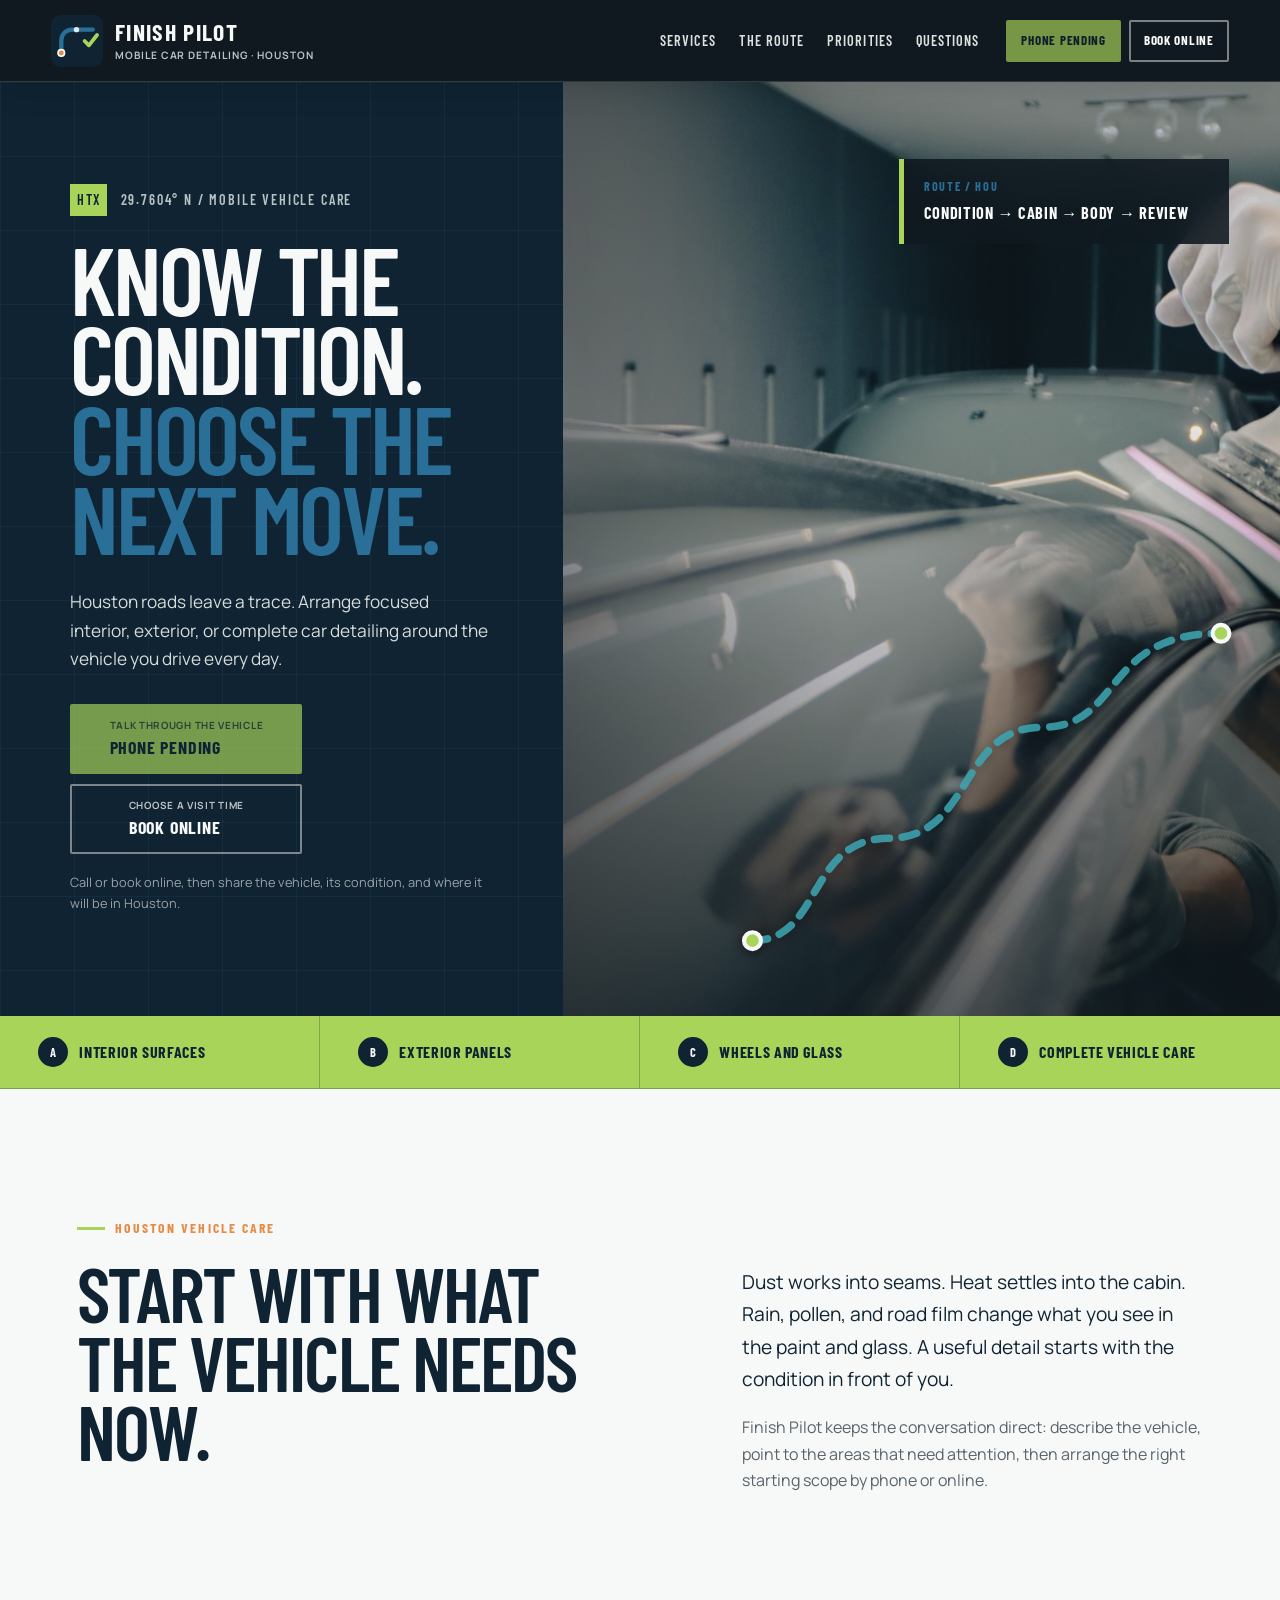
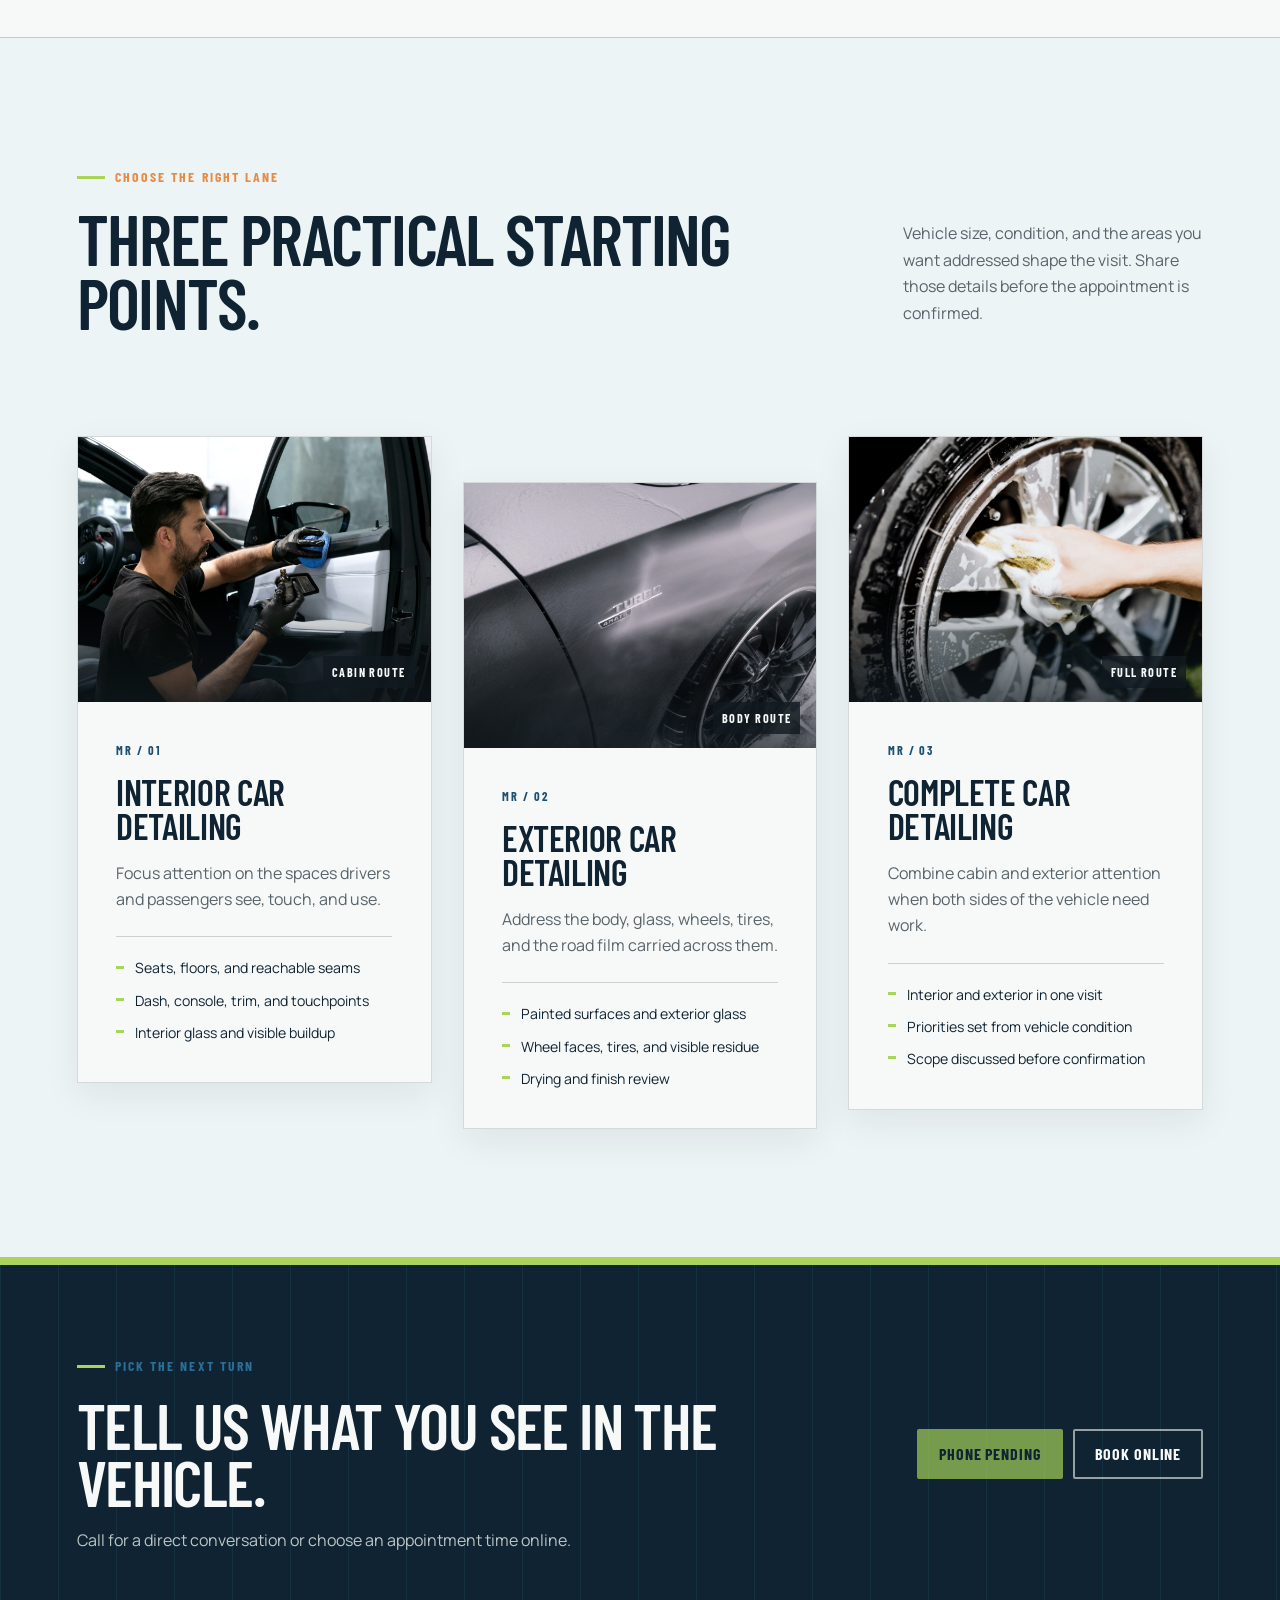
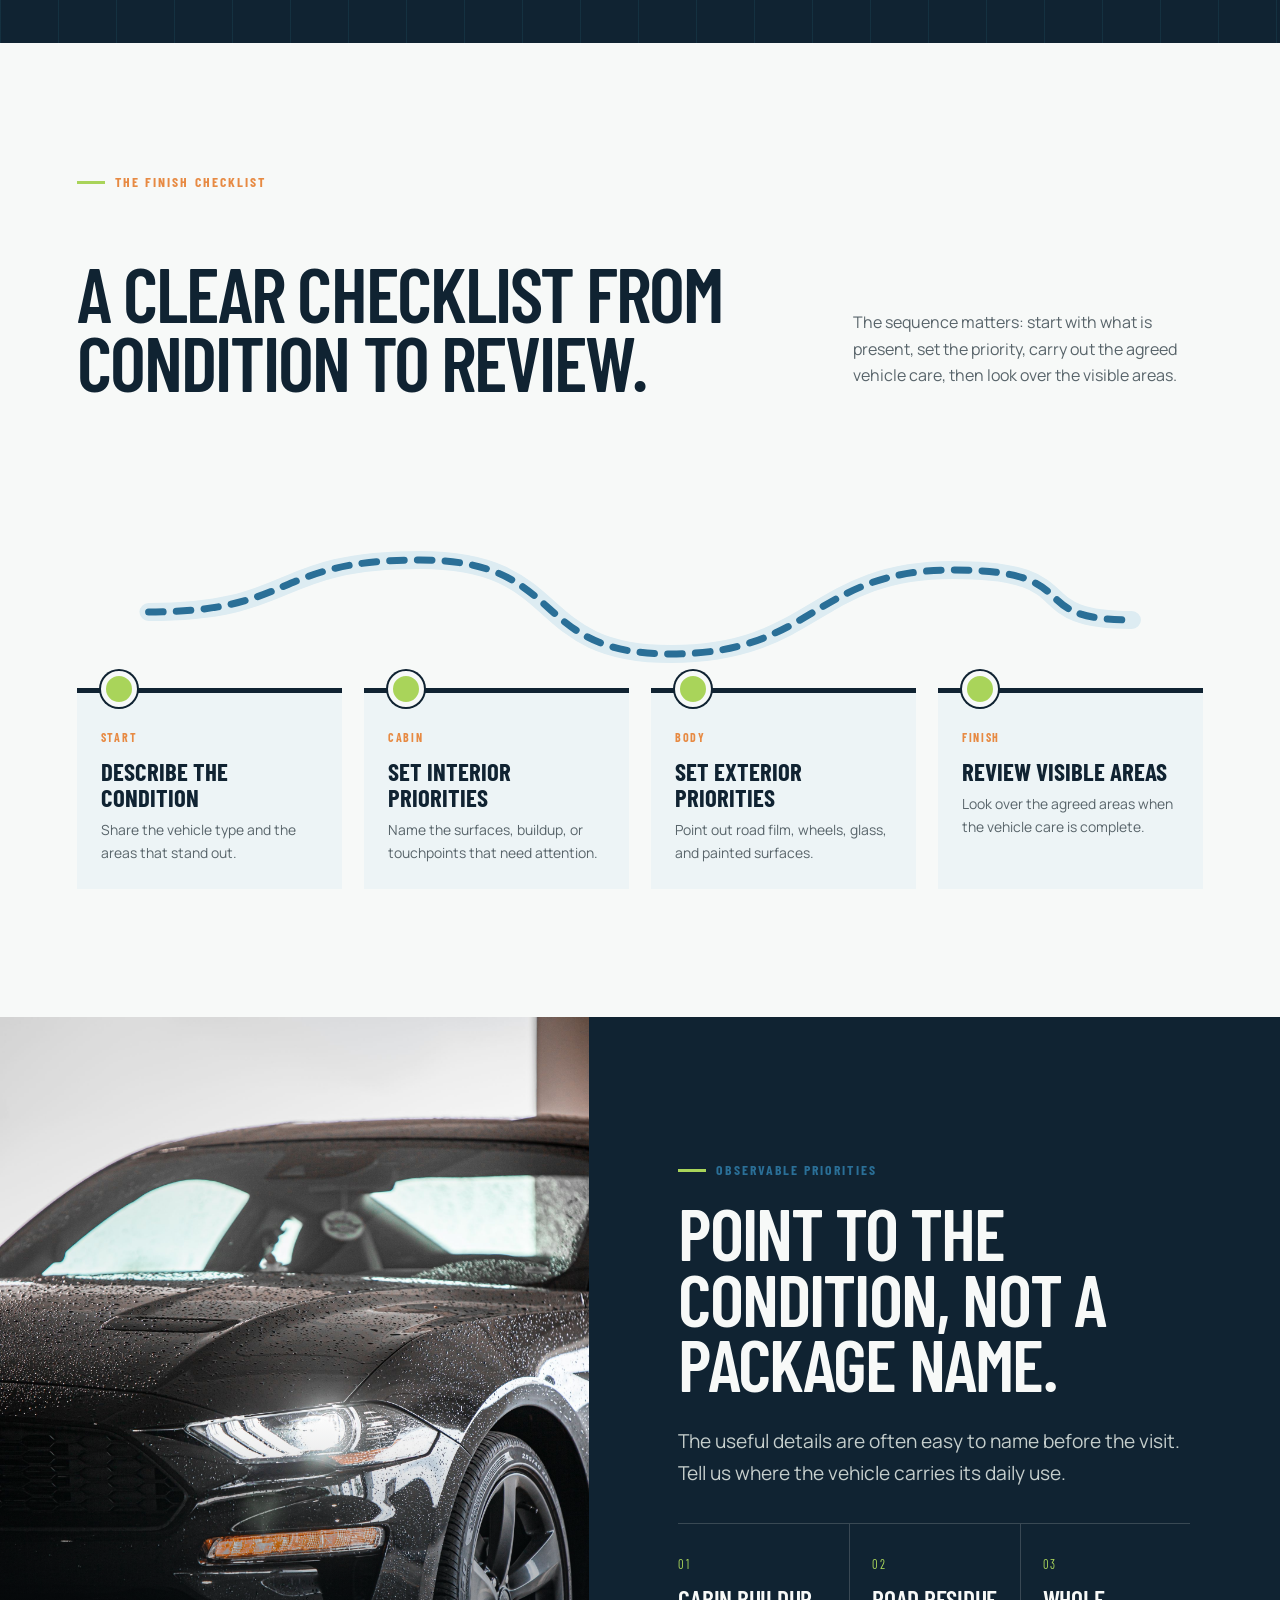
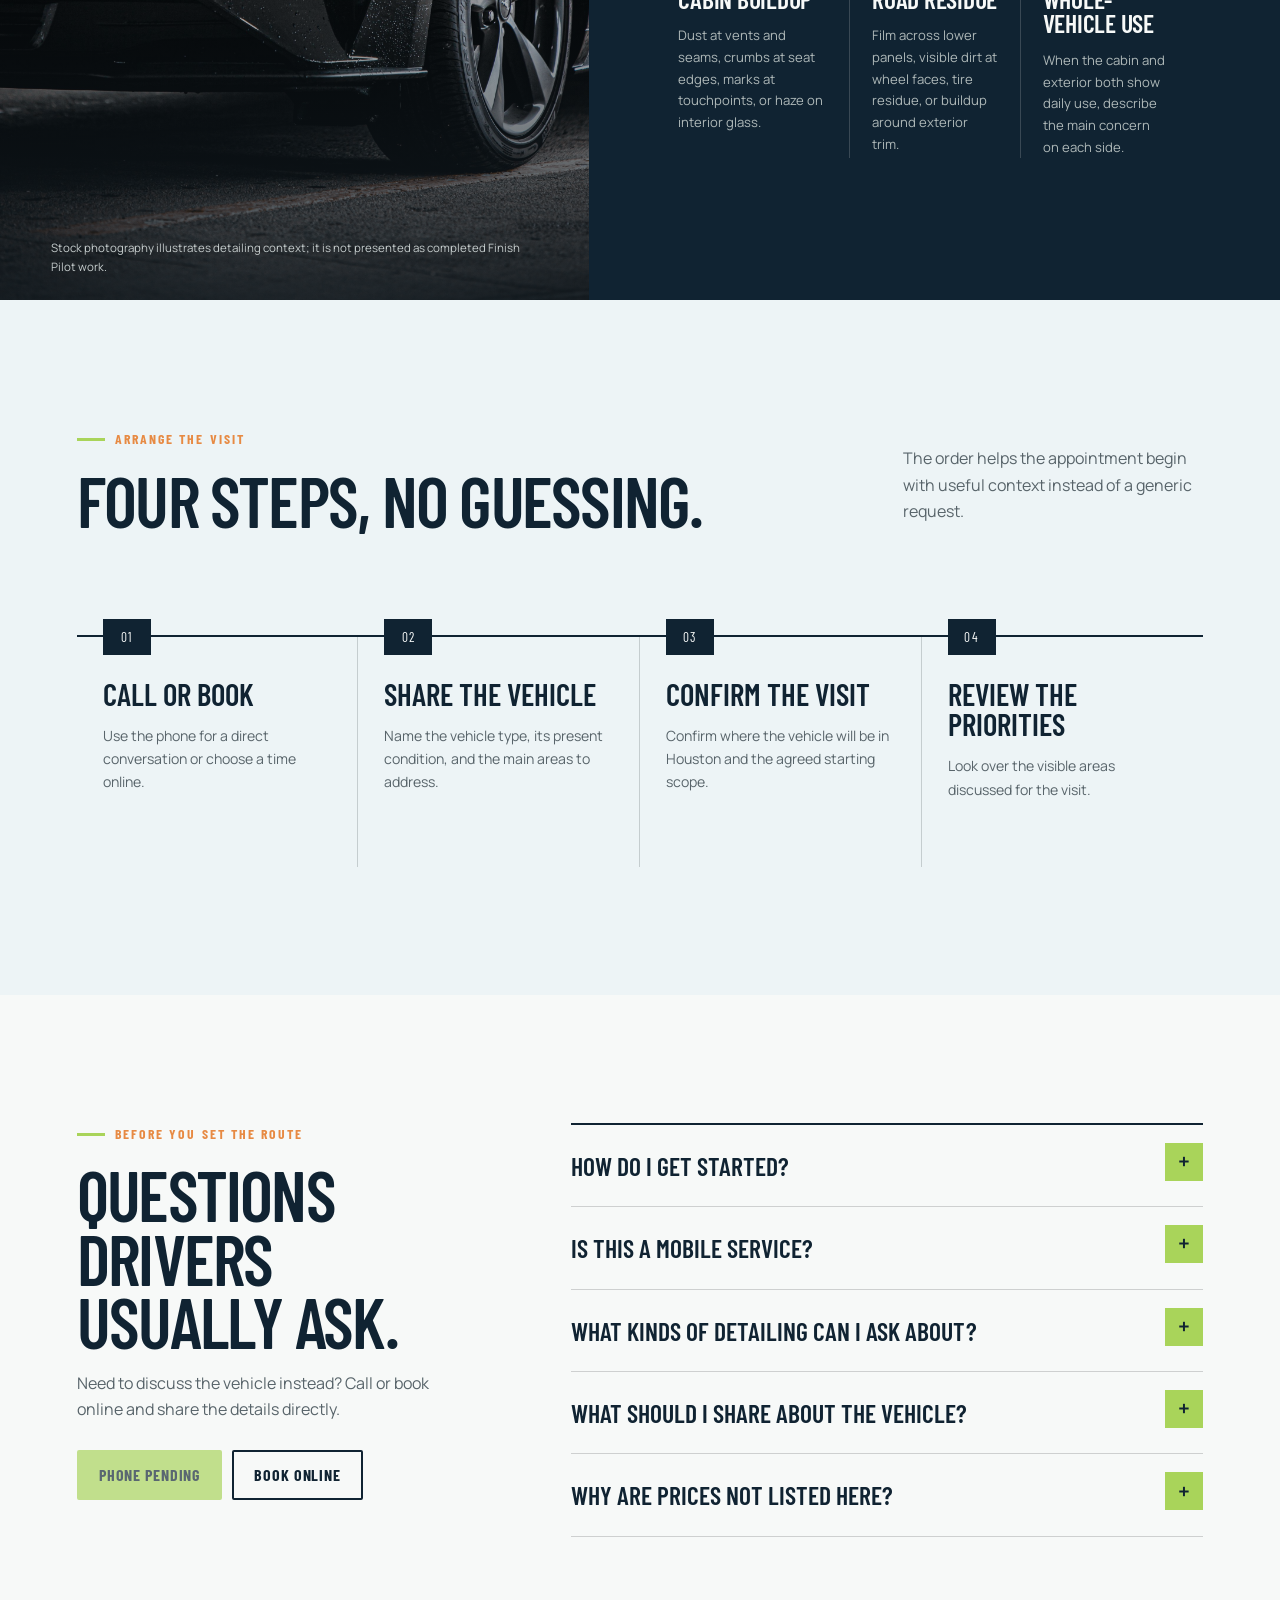
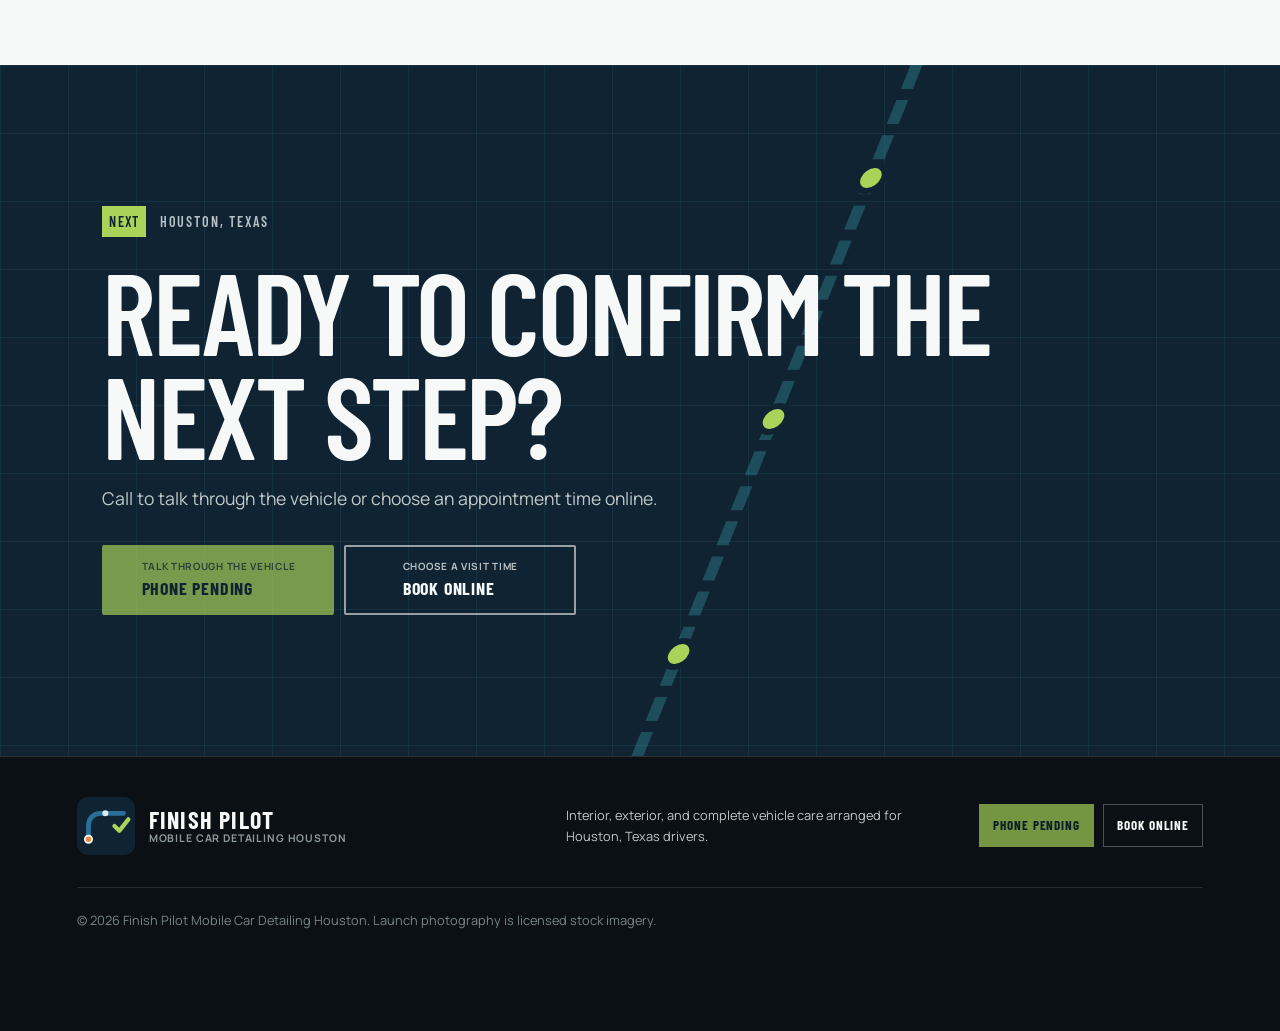
==== index.html @ 6c79b37c "feat: launch Finish Pilot Mobile Car Detailing Houston website" ====
<!doctype html>
<html lang="en">
<head>
  <meta charset="utf-8">
  <meta name="viewport" content="width=device-width, initial-scale=1">
  <title>Finish Pilot Mobile Car Detailing Houston, TX</title>
  <meta name="description" content="Mobile car detailing in Houston, Texas for interior, exterior, and complete vehicle care. Call Finish Pilot or book an appointment online.">
  <meta name="theme-color" content="#102332">
  <meta property="og:title" content="Finish Pilot Mobile Car Detailing Houston">
  <meta property="og:description" content="Call or book mobile car detailing for interior, exterior, and complete vehicle care in Houston, Texas.">
  <meta property="og:type" content="website">
  <meta property="og:url" content="https://finishpilot.shop/">
  <meta property="og:image" content="https://finishpilot.shop/assets/hero-route.jpg">
  <link rel="canonical" href="https://finishpilot.shop/">
  <link rel="icon" href="/assets/favicon.svg" type="image/svg+xml">
  <link rel="preconnect" href="https://fonts.googleapis.com">
  <link rel="preconnect" href="https://fonts.gstatic.com" crossorigin>
  <link href="https://fonts.googleapis.com/css2?family=Barlow+Condensed:wght@500;600;700&family=Manrope:wght@400;500;600;700&display=swap" rel="stylesheet">
  <link rel="preload" href="/assets/hero-route.jpg" as="image">
  <link rel="stylesheet" href="/styles.css">
  <script type="application/ld+json">
  {
    "@context": "https://schema.org",
    "@type": "LocalBusiness",
    "name": "Finish Pilot Mobile Car Detailing Houston",
    "url": "https://finishpilot.shop/",
    "description": "Mobile car detailing in Houston, Texas with interior, exterior, and complete vehicle care appointments.",
    "areaServed": {
      "@type": "City",
      "name": "Houston",
      "containedInPlace": {
        "@type": "State",
        "name": "Texas"
      }
    },
    "hasOfferCatalog": {
      "@type": "OfferCatalog",
      "name": "Car detailing services",
      "itemListElement": [
        {"@type": "Offer", "itemOffered": {"@type": "Service", "name": "Interior car detailing"}},
        {"@type": "Offer", "itemOffered": {"@type": "Service", "name": "Exterior car detailing"}},
        {"@type": "Offer", "itemOffered": {"@type": "Service", "name": "Complete car detailing"}}
      ]
    }
  }
  </script>
</head>
<body>
  <a class="skip-link" href="#main">Skip to content</a>

  <header class="site-header" data-header>
    <a class="brand" href="#top" aria-label="Finish Pilot home">
      <img src="/assets/logo.svg" width="52" height="52" alt="">
      <span class="brand-words">
        <strong>Finish Pilot</strong>
        <small>Mobile Car Detailing · Houston</small>
      </span>
    </a>

    <button class="menu-toggle" type="button" aria-expanded="false" aria-controls="site-nav">
      <span class="sr-only">Open menu</span>
      <i></i><i></i><i></i>
    </button>

    <nav class="site-nav" id="site-nav" aria-label="Primary navigation">
      <a href="#services">Services</a>
      <a href="#route">The route</a>
      <a href="#priorities">Priorities</a>
      <a href="#questions">Questions</a>
      <div class="nav-actions">
        <a class="button button-call button-small" href="#contact" aria-disabled="true">Phone pending</a>
        <a class="button button-book button-small" href="https://cal.com/sumitdatta/auto-detail-service">Book online</a>
      </div>
    </nav>
  </header>

  <main id="main">
    <section class="hero" id="top">
      <div class="hero-copy">
        <p class="coordinate"><span>HTX</span> 29.7604° N / Mobile vehicle care</p>
        <h1>Know the condition. <em>Choose the next move.</em></h1>
        <p class="hero-lede">Houston roads leave a trace. Arrange focused interior, exterior, or complete car detailing around the vehicle you drive every day.</p>
        <div class="action-pair hero-actions">
          <a class="button button-call button-large" href="#contact" aria-disabled="true">
            <span>Talk through the vehicle</span>
            <strong>Phone pending</strong>
          </a>
          <a class="button button-book button-large" href="https://cal.com/sumitdatta/auto-detail-service">
            <span>Choose a visit time</span>
            <strong>Book online</strong>
          </a>
        </div>
        <p class="microcopy">Call or book online, then share the vehicle, its condition, and where it will be in Houston.</p>
      </div>

      <div class="hero-image" role="img" aria-label="A polished vehicle panel under inspection light">
        <div class="hero-image-scrim"></div>
        <div class="hero-map-card" aria-hidden="true">
          <span>ROUTE / HOU</span>
          <strong>Condition → Cabin → Body → Review</strong>
        </div>
        <svg class="hero-route-line" viewBox="0 0 700 560" aria-hidden="true">
          <path d="M72 470 C156 470 136 348 235 348 S318 216 416 216 S487 104 630 104"/>
          <circle cx="72" cy="470" r="10"/>
          <circle cx="630" cy="104" r="10"/>
        </svg>
      </div>
    </section>

    <section class="road-strip" aria-label="Service focus">
      <p><span>A</span> Interior surfaces</p>
      <p><span>B</span> Exterior panels</p>
      <p><span>C</span> Wheels and glass</p>
      <p><span>D</span> Complete vehicle care</p>
    </section>

    <section class="section intro" aria-labelledby="intro-title">
      <div class="section-label">Houston vehicle care</div>
      <div class="intro-grid">
        <h2 id="intro-title">Start with what the vehicle needs now.</h2>
        <div class="intro-copy">
          <p class="lead">Dust works into seams. Heat settles into the cabin. Rain, pollen, and road film change what you see in the paint and glass. A useful detail starts with the condition in front of you.</p>
          <p>Finish Pilot keeps the conversation direct: describe the vehicle, point to the areas that need attention, then arrange the right starting scope by phone or online.</p>
        </div>
      </div>
    </section>

    <section class="section services" id="services" aria-labelledby="services-title">
      <div class="section-heading">
        <div>
          <p class="section-kicker">Choose the right lane</p>
          <h2 id="services-title">Three practical starting points.</h2>
        </div>
        <p>Vehicle size, condition, and the areas you want addressed shape the visit. Share those details before the appointment is confirmed.</p>
      </div>

      <div class="service-grid">
        <article class="service-card">
          <div class="service-photo">
            <img src="/assets/service-interior.jpg" alt="A vehicle interior receiving careful surface cleaning" loading="lazy">
            <span>Cabin route</span>
          </div>
          <div class="service-content">
            <p class="service-code">MR / 01</p>
            <h3>Interior car detailing</h3>
            <p>Focus attention on the spaces drivers and passengers see, touch, and use.</p>
            <ul>
              <li>Seats, floors, and reachable seams</li>
              <li>Dash, console, trim, and touchpoints</li>
              <li>Interior glass and visible buildup</li>
            </ul>
          </div>
        </article>

        <article class="service-card service-card-offset">
          <div class="service-photo">
            <img src="/assets/service-foam.jpg" alt="A dark car covered with wash foam" loading="lazy">
            <span>Body route</span>
          </div>
          <div class="service-content">
            <p class="service-code">MR / 02</p>
            <h3>Exterior car detailing</h3>
            <p>Address the body, glass, wheels, tires, and the road film carried across them.</p>
            <ul>
              <li>Painted surfaces and exterior glass</li>
              <li>Wheel faces, tires, and visible residue</li>
              <li>Drying and finish review</li>
            </ul>
          </div>
        </article>

        <article class="service-card">
          <div class="service-photo">
            <img src="/assets/service-wheel.jpg" alt="A vehicle wheel covered with cleaning foam" loading="lazy">
            <span>Full route</span>
          </div>
          <div class="service-content">
            <p class="service-code">MR / 03</p>
            <h3>Complete car detailing</h3>
            <p>Combine cabin and exterior attention when both sides of the vehicle need work.</p>
            <ul>
              <li>Interior and exterior in one visit</li>
              <li>Priorities set from vehicle condition</li>
              <li>Scope discussed before confirmation</li>
            </ul>
          </div>
        </article>
      </div>
    </section>

    <section class="route-callout" aria-label="Contact Finish Pilot">
      <div>
        <p class="section-kicker">Pick the next turn</p>
        <h2>Tell us what you see in the vehicle.</h2>
        <p>Call for a direct conversation or choose an appointment time online.</p>
      </div>
      <div class="action-pair">
        <a class="button button-call" href="#contact" aria-disabled="true">Phone pending</a>
        <a class="button button-book button-book-light" href="https://cal.com/sumitdatta/auto-detail-service">Book online</a>
      </div>
    </section>

    <section class="section route-section" id="route" aria-labelledby="route-title">
      <div class="route-intro">
        <p class="section-kicker">The finish checklist</p>
        <h2 id="route-title">A clear checklist from condition to review.</h2>
        <p>The sequence matters: start with what is present, set the priority, carry out the agreed vehicle care, then look over the visible areas.</p>
      </div>

      <div class="route-map">
        <svg viewBox="0 0 1100 190" preserveAspectRatio="none" aria-hidden="true">
          <path class="route-base" d="M70 100 C215 100 190 48 335 48 S440 142 580 142 S720 58 855 58 S920 108 1030 108"/>
          <path class="route-progress" d="M70 100 C215 100 190 48 335 48 S440 142 580 142 S720 58 855 58 S920 108 1030 108"/>
        </svg>
        <ol class="waypoints">
          <li>
            <span>Start</span>
            <strong>Describe the condition</strong>
            <p>Share the vehicle type and the areas that stand out.</p>
          </li>
          <li>
            <span>Cabin</span>
            <strong>Set interior priorities</strong>
            <p>Name the surfaces, buildup, or touchpoints that need attention.</p>
          </li>
          <li>
            <span>Body</span>
            <strong>Set exterior priorities</strong>
            <p>Point out road film, wheels, glass, and painted surfaces.</p>
          </li>
          <li>
            <span>Finish</span>
            <strong>Review visible areas</strong>
            <p>Look over the agreed areas when the vehicle care is complete.</p>
          </li>
        </ol>
      </div>
    </section>

    <section class="priorities" id="priorities" aria-labelledby="priorities-title">
      <div class="priority-image">
        <img src="/assets/detail-wet-paint.jpg" alt="Water droplets reflecting light on dark vehicle paint" loading="lazy">
        <p>Stock photography illustrates detailing context; it is not presented as completed Finish Pilot work.</p>
      </div>
      <div class="priority-copy">
        <p class="section-kicker">Observable priorities</p>
        <h2 id="priorities-title">Point to the condition, not a package name.</h2>
        <p class="lead">The useful details are often easy to name before the visit. Tell us where the vehicle carries its daily use.</p>
        <div class="priority-list">
          <article>
            <span>01</span>
            <h3>Cabin buildup</h3>
            <p>Dust at vents and seams, crumbs at seat edges, marks at touchpoints, or haze on interior glass.</p>
          </article>
          <article>
            <span>02</span>
            <h3>Road residue</h3>
            <p>Film across lower panels, visible dirt at wheel faces, tire residue, or buildup around exterior trim.</p>
          </article>
          <article>
            <span>03</span>
            <h3>Whole-vehicle use</h3>
            <p>When the cabin and exterior both show daily use, describe the main concern on each side.</p>
          </article>
        </div>
      </div>
    </section>

    <section class="section process" aria-labelledby="process-title">
      <div class="section-heading">
        <div>
          <p class="section-kicker">Arrange the visit</p>
          <h2 id="process-title">Four steps, no guessing.</h2>
        </div>
        <p>The order helps the appointment begin with useful context instead of a generic request.</p>
      </div>
      <ol class="process-grid">
        <li><span>Call or book</span><p>Use the phone for a direct conversation or choose a time online.</p></li>
        <li><span>Share the vehicle</span><p>Name the vehicle type, its present condition, and the main areas to address.</p></li>
        <li><span>Confirm the visit</span><p>Confirm where the vehicle will be in Houston and the agreed starting scope.</p></li>
        <li><span>Review the priorities</span><p>Look over the visible areas discussed for the visit.</p></li>
      </ol>
    </section>

    <section class="section questions" id="questions" aria-labelledby="questions-title">
      <div class="questions-intro">
        <p class="section-kicker">Before you set the route</p>
        <h2 id="questions-title">Questions drivers usually ask.</h2>
        <p>Need to discuss the vehicle instead? Call or book online and share the details directly.</p>
        <div class="action-pair questions-actions">
          <a class="button button-call" href="#contact" aria-disabled="true">Phone pending</a>
          <a class="button button-book button-book-dark" href="https://cal.com/sumitdatta/auto-detail-service">Book online</a>
        </div>
      </div>
      <div class="faq-list">
        <details>
          <summary>How do I get started?</summary>
          <p>Phone pending or book online. Share the vehicle type, its condition, the areas that need attention, and where it will be in Houston.</p>
        </details>
        <details>
          <summary>Is this a mobile service?</summary>
          <p>Yes. Finish Pilot is built around mobile car detailing in Houston. Confirm the location and visit details when you call or book.</p>
        </details>
        <details>
          <summary>What kinds of detailing can I ask about?</summary>
          <p>Start with interior, exterior, or complete car detailing. The vehicle size, condition, and visible priorities help shape the scope.</p>
        </details>
        <details>
          <summary>What should I share about the vehicle?</summary>
          <p>Share the vehicle type, what you can see now, any areas that need focused attention, and where the vehicle will be for the visit.</p>
        </details>
        <details>
          <summary>Why are prices not listed here?</summary>
          <p>Vehicle size, condition, and the requested scope vary. Discuss the vehicle by phone or through the booking path before the visit is confirmed.</p>
        </details>
      </div>
    </section>

    <section class="final-cta" id="contact">
      <div class="final-route-mark" aria-hidden="true">
        <span></span><span></span><span></span>
      </div>
      <p class="coordinate"><span>NEXT</span> Houston, Texas</p>
      <h2>Ready to confirm the next step?</h2>
      <p>Call to talk through the vehicle or choose an appointment time online.</p>
      <div class="action-pair final-actions">
        <a class="button button-call button-large" href="#contact" aria-disabled="true">
          <span>Talk through the vehicle</span>
          <strong>Phone pending</strong>
        </a>
        <a class="button button-book button-book-light button-large" href="https://cal.com/sumitdatta/auto-detail-service">
          <span>Choose a visit time</span>
          <strong>Book online</strong>
        </a>
      </div>
    </section>
  </main>

  <footer class="site-footer">
    <div class="footer-brand">
      <img src="/assets/logo.svg" width="58" height="58" alt="">
      <div><strong>Finish Pilot</strong><span>Mobile Car Detailing Houston</span></div>
    </div>
    <p>Interior, exterior, and complete vehicle care arranged for Houston, Texas drivers.</p>
    <div class="footer-actions">
      <a href="#contact" aria-disabled="true">Phone pending</a>
      <a href="https://cal.com/sumitdatta/auto-detail-service">Book online</a>
    </div>
    <p class="footer-fine">© <span data-year>2026</span> Finish Pilot Mobile Car Detailing Houston. Launch photography is licensed stock imagery.</p>
  </footer>

  <div class="mobile-action-bar" aria-label="Contact options">
    <a href="#contact" aria-disabled="true"><span>Call</span><strong>Phone pending</strong></a>
    <a href="https://cal.com/sumitdatta/auto-detail-service"><span>Schedule</span><strong>Book online</strong></a>
  </div>

  <script src="/script.js" defer></script>
</body>
</html>
---- styles.css ----
:root {
  --asphalt: #111a20;
  --asphalt-2: #1b2830;
  --rain: #3ca6b3;
  --rain-deep: #237985;
  --lane: #f5f3ed;
  --concrete: #d6d7d1;
  --concrete-light: #e8e8e2;
  --signal: #f2a900;
  --signal-dark: #b87700;
  --tail: #7a2738;
  --white: #ffffff;
  --ink-muted: #58646a;
  --line: rgba(17, 26, 32, 0.18);
  --header-height: 82px;
  --display: "Barlow Condensed", "Arial Narrow", sans-serif;
  --body: "Manrope", "Trebuchet MS", sans-serif;
  --shadow: 0 32px 80px rgba(17, 26, 32, 0.16);
}

/* Finish Pilot identity layer */
:root {
  --asphalt: #102332;
  --asphalt-2: #1c3a4d;
  --rain: #2a6f97;
  --rain-deep: #1c5070;
  --lane: #f7f9f8;
  --concrete: #ddecf2;
  --concrete-light: #edf4f6;
  --signal: #a9d45a;
  --signal-dark: #6f9b2d;
  --tail: #e78a43;
}

a[aria-disabled="true"] {
  pointer-events: none;
  cursor: not-allowed;
  opacity: 0.68;
}

* {
  box-sizing: border-box;
}

html {
  scroll-behavior: smooth;
  scroll-padding-top: calc(var(--header-height) + 18px);
}

body {
  margin: 0;
  overflow-x: hidden;
  background: var(--lane);
  color: var(--asphalt);
  font-family: var(--body);
  font-size: 16px;
  line-height: 1.65;
  -webkit-font-smoothing: antialiased;
}

body.menu-open {
  overflow: hidden;
}

img,
svg {
  display: block;
  max-width: 100%;
}

a {
  color: inherit;
}

button,
summary {
  font: inherit;
}

:focus-visible {
  outline: 3px solid var(--signal);
  outline-offset: 4px;
}

.sr-only {
  position: absolute;
  width: 1px;
  height: 1px;
  padding: 0;
  margin: -1px;
  overflow: hidden;
  clip: rect(0, 0, 0, 0);
  white-space: nowrap;
  border: 0;
}

.skip-link {
  position: fixed;
  z-index: 1000;
  top: 12px;
  left: 12px;
  padding: 10px 16px;
  background: var(--signal);
  color: var(--asphalt);
  font-weight: 800;
  text-decoration: none;
  transform: translateY(-160%);
}

.skip-link:focus {
  transform: translateY(0);
}

.site-header {
  position: fixed;
  z-index: 100;
  inset: 0 0 auto;
  min-height: var(--header-height);
  display: flex;
  align-items: center;
  justify-content: space-between;
  gap: 24px;
  padding: 12px clamp(20px, 4vw, 68px);
  color: var(--lane);
  background: rgba(17, 26, 32, 0.96);
  border-bottom: 1px solid rgba(245, 243, 237, 0.14);
  box-shadow: 0 8px 30px rgba(0, 0, 0, 0.12);
  backdrop-filter: blur(18px);
  transition: background 180ms ease, box-shadow 180ms ease;
}

.site-header.is-scrolled {
  background: rgba(17, 26, 32, 0.985);
  box-shadow: 0 12px 34px rgba(0, 0, 0, 0.24);
}

.brand {
  display: inline-flex;
  align-items: center;
  gap: 12px;
  min-width: 0;
  color: var(--lane);
  text-decoration: none;
}

.brand img {
  flex: 0 0 auto;
}

.brand-words {
  display: grid;
  line-height: 1.05;
}

.brand-words strong {
  font-family: var(--display);
  font-size: 1.48rem;
  font-weight: 700;
  letter-spacing: 0.055em;
  text-transform: uppercase;
}

.brand-words small {
  margin-top: 5px;
  color: #b7c0c3;
  font-size: 0.64rem;
  font-weight: 700;
  letter-spacing: 0.09em;
  text-transform: uppercase;
}

.site-nav {
  display: flex;
  align-items: center;
  gap: clamp(15px, 1.8vw, 28px);
}

.site-nav > a {
  color: #dce1df;
  font-family: var(--display);
  font-size: 0.89rem;
  font-weight: 600;
  letter-spacing: 0.075em;
  text-decoration: none;
  text-transform: uppercase;
}

.site-nav > a:hover {
  color: var(--signal);
}

.nav-actions {
  display: flex;
  gap: 8px;
  margin-left: 4px;
}

.menu-toggle {
  display: none;
  width: 46px;
  height: 46px;
  padding: 10px;
  color: var(--lane);
  background: transparent;
  border: 1px solid rgba(245, 243, 237, 0.25);
  cursor: pointer;
}

.menu-toggle i {
  display: block;
  height: 2px;
  margin: 5px 0;
  background: currentColor;
  transition: transform 180ms ease, opacity 180ms ease;
}

.menu-toggle[aria-expanded="true"] i:nth-of-type(1) {
  transform: translateY(7px) rotate(45deg);
}

.menu-toggle[aria-expanded="true"] i:nth-of-type(2) {
  opacity: 0;
}

.menu-toggle[aria-expanded="true"] i:nth-of-type(3) {
  transform: translateY(-7px) rotate(-45deg);
}

.button {
  display: inline-flex;
  align-items: center;
  justify-content: center;
  min-height: 50px;
  padding: 13px 20px;
  border: 2px solid transparent;
  border-radius: 2px;
  font-family: var(--display);
  font-size: 1rem;
  font-weight: 700;
  letter-spacing: 0.055em;
  line-height: 1.15;
  text-align: center;
  text-decoration: none;
  text-transform: uppercase;
  transition: transform 180ms ease, background 180ms ease, border-color 180ms ease, color 180ms ease;
}

.button:hover {
  transform: translateY(-2px);
}

.button-small {
  min-height: 42px;
  padding: 10px 13px;
  font-size: 0.82rem;
}

.button-large {
  min-width: 232px;
  min-height: 70px;
  display: grid;
  justify-items: start;
  gap: 4px;
  padding: 13px 20px;
  text-align: left;
}

.button-large span {
  font-family: var(--body);
  font-size: 0.62rem;
  font-weight: 700;
  letter-spacing: 0.07em;
  opacity: 0.74;
  text-transform: uppercase;
}

.button-large strong {
  font-family: var(--display);
  font-size: 1.12rem;
  letter-spacing: 0.045em;
}

.button-call {
  color: var(--asphalt);
  background: var(--signal);
  border-color: var(--signal);
}

.button-call:hover {
  background: #ffc33d;
  border-color: #ffc33d;
}

.button-book {
  color: var(--lane);
  background: transparent;
  border-color: rgba(245, 243, 237, 0.48);
}

.button-book:hover {
  color: var(--white);
  border-color: var(--rain);
  background: rgba(60, 166, 179, 0.16);
}

.button-book-light {
  color: var(--lane);
  border-color: rgba(245, 243, 237, 0.6);
}

.button-book-dark {
  color: var(--asphalt);
  border-color: var(--asphalt);
}

.button-book-dark:hover {
  color: var(--asphalt);
  background: rgba(60, 166, 179, 0.12);
  border-color: var(--rain-deep);
}

.action-pair {
  display: flex;
  flex-wrap: wrap;
  gap: 10px;
}

.hero {
  min-height: 720px;
  display: grid;
  grid-template-columns: minmax(0, 0.88fr) minmax(0, 1.12fr);
  padding-top: var(--header-height);
  background: var(--asphalt);
  color: var(--lane);
}

.hero-copy {
  position: relative;
  z-index: 2;
  display: flex;
  flex-direction: column;
  justify-content: center;
  padding: clamp(68px, 8vw, 132px) clamp(28px, 5.5vw, 96px);
  background:
    linear-gradient(90deg, rgba(60, 166, 179, 0.08) 1px, transparent 1px) 0 0 / 74px 74px,
    linear-gradient(rgba(60, 166, 179, 0.08) 1px, transparent 1px) 0 0 / 74px 74px,
    var(--asphalt);
}

.coordinate {
  margin: 0 0 22px;
  color: #b6c2c4;
  font-family: var(--display);
  font-size: 0.88rem;
  font-weight: 600;
  letter-spacing: 0.13em;
  text-transform: uppercase;
}

.coordinate span {
  display: inline-block;
  margin-right: 9px;
  padding: 4px 7px;
  color: var(--asphalt);
  background: var(--signal);
  letter-spacing: 0.08em;
}

.hero h1 {
  max-width: 760px;
  margin: 0;
  font-family: var(--display);
  font-size: clamp(4.6rem, 7.5vw, 8.8rem);
  font-weight: 600;
  letter-spacing: -0.035em;
  line-height: 0.83;
  text-transform: uppercase;
}

.hero h1 em {
  display: block;
  color: var(--rain);
  font-style: normal;
}

.hero-lede {
  max-width: 650px;
  margin: 32px 0 28px;
  color: #d6dcda;
  font-size: clamp(1.05rem, 1.35vw, 1.3rem);
  line-height: 1.65;
}

.hero-actions {
  margin-top: 2px;
}

.microcopy {
  max-width: 610px;
  margin: 18px 0 0;
  color: #97a4a7;
  font-size: 0.8rem;
}

.hero-image {
  position: relative;
  min-height: 640px;
  overflow: hidden;
  background: #17191a url("/assets/hero-route.jpg") center 62% / cover no-repeat;
}

.hero-image-scrim {
  position: absolute;
  inset: 0;
  background:
    linear-gradient(90deg, rgba(17, 26, 32, 0.4), transparent 38%),
    linear-gradient(180deg, rgba(17, 26, 32, 0.2), transparent 36%, rgba(17, 26, 32, 0.62));
}

.hero-map-card {
  position: absolute;
  z-index: 2;
  top: clamp(38px, 6vw, 92px);
  right: clamp(24px, 4vw, 68px);
  width: min(330px, calc(100% - 48px));
  padding: 17px 20px;
  color: var(--lane);
  background: rgba(17, 26, 32, 0.88);
  border-left: 5px solid var(--signal);
  backdrop-filter: blur(12px);
}

.hero-map-card span {
  display: block;
  margin-bottom: 4px;
  color: var(--rain);
  font-family: var(--display);
  font-size: 0.76rem;
  font-weight: 700;
  letter-spacing: 0.14em;
}

.hero-map-card strong {
  font-family: var(--display);
  font-size: 1.02rem;
  letter-spacing: 0.04em;
  text-transform: uppercase;
}

.hero-route-line {
  position: absolute;
  z-index: 2;
  inset: auto 0 0 auto;
  width: min(82%, 760px);
  height: auto;
  filter: drop-shadow(0 2px 6px rgba(0, 0, 0, 0.45));
}

.hero-route-line path {
  fill: none;
  stroke: rgba(60, 166, 179, 0.86);
  stroke-width: 9;
  stroke-linecap: round;
  stroke-dasharray: 18 15;
}

.hero-route-line circle {
  fill: var(--signal);
  stroke: var(--lane);
  stroke-width: 5;
}

.road-strip {
  display: grid;
  grid-template-columns: repeat(4, 1fr);
  background: var(--signal);
  border-bottom: 1px solid rgba(17, 26, 32, 0.28);
}

.road-strip p {
  display: flex;
  align-items: center;
  gap: 11px;
  min-height: 72px;
  margin: 0;
  padding: 15px clamp(18px, 3vw, 42px);
  border-right: 1px solid rgba(17, 26, 32, 0.25);
  font-family: var(--display);
  font-size: 1rem;
  font-weight: 700;
  letter-spacing: 0.04em;
  text-transform: uppercase;
}

.road-strip p:last-child {
  border-right: 0;
}

.road-strip span {
  display: inline-grid;
  width: 30px;
  height: 30px;
  place-items: center;
  color: var(--lane);
  background: var(--asphalt);
  border-radius: 50%;
  font-size: 0.78rem;
}

.section {
  padding: clamp(86px, 10vw, 156px) clamp(24px, 6vw, 104px);
}

.section-label,
.section-kicker {
  margin: 0 0 18px;
  color: var(--tail);
  font-family: var(--display);
  font-size: 0.86rem;
  font-weight: 700;
  letter-spacing: 0.15em;
  text-transform: uppercase;
}

.section-kicker::before,
.section-label::before {
  content: "";
  display: inline-block;
  width: 28px;
  height: 3px;
  margin: 0 10px 3px 0;
  background: var(--signal);
}

.intro {
  background: var(--lane);
}

.intro-grid {
  display: grid;
  grid-template-columns: minmax(0, 1.1fr) minmax(360px, 0.9fr);
  gap: clamp(42px, 8vw, 132px);
  align-items: start;
}

.intro h2,
.section-heading h2,
.route-intro h2,
.priority-copy h2,
.questions-intro h2,
.final-cta h2,
.route-callout h2 {
  margin: 0;
  font-family: var(--display);
  font-size: clamp(3.4rem, 6vw, 7rem);
  font-weight: 600;
  letter-spacing: -0.025em;
  line-height: 0.9;
  text-transform: uppercase;
}

.intro-copy {
  padding-top: 8px;
}

.lead {
  margin-top: 0;
  font-size: clamp(1.15rem, 1.5vw, 1.38rem);
  line-height: 1.68;
}

.intro-copy p:last-child {
  color: var(--ink-muted);
}

.services {
  background: var(--concrete-light);
  border-top: 1px solid var(--line);
}

.section-heading {
  display: grid;
  grid-template-columns: minmax(0, 1.45fr) minmax(300px, 0.55fr);
  gap: clamp(40px, 7vw, 112px);
  align-items: end;
  margin-bottom: clamp(54px, 8vw, 104px);
}

.section-heading h2 {
  font-size: clamp(3.4rem, 5.5vw, 6.7rem);
}

.section-heading > p {
  margin: 0 0 8px;
  color: var(--ink-muted);
}

.service-grid {
  display: grid;
  grid-template-columns: repeat(3, minmax(0, 1fr));
  gap: clamp(18px, 2.4vw, 38px);
  align-items: start;
}

.service-card {
  min-width: 0;
  background: var(--lane);
  border: 1px solid rgba(17, 26, 32, 0.14);
  box-shadow: 0 12px 34px rgba(17, 26, 32, 0.07);
}

.service-card-offset {
  margin-top: 46px;
}

.service-photo {
  position: relative;
  aspect-ratio: 4 / 3;
  overflow: hidden;
  background: var(--asphalt-2);
}

.service-photo::after {
  content: "";
  position: absolute;
  inset: 0;
  background: linear-gradient(180deg, transparent 58%, rgba(17, 26, 32, 0.72));
}

.service-photo img {
  width: 100%;
  height: 100%;
  object-fit: cover;
  filter: saturate(0.82) contrast(1.06);
  transition: transform 450ms ease;
}

.service-card:hover .service-photo img {
  transform: scale(1.025);
}

.service-photo span {
  position: absolute;
  z-index: 2;
  right: 16px;
  bottom: 14px;
  padding: 6px 9px;
  color: var(--lane);
  background: rgba(17, 26, 32, 0.8);
  font-family: var(--display);
  font-size: 0.76rem;
  font-weight: 700;
  letter-spacing: 0.12em;
  text-transform: uppercase;
}

.service-content {
  padding: clamp(24px, 3vw, 42px);
}

.service-code {
  margin: 0 0 14px;
  color: var(--rain-deep);
  font-family: var(--display);
  font-size: 0.77rem;
  font-weight: 700;
  letter-spacing: 0.16em;
}

.service-content h3,
.priority-list h3 {
  margin: 0 0 14px;
  font-family: var(--display);
  font-size: clamp(2rem, 2.8vw, 3rem);
  font-weight: 600;
  letter-spacing: -0.01em;
  line-height: 0.96;
  text-transform: uppercase;
}

.service-content > p:not(.service-code) {
  color: var(--ink-muted);
}

.service-content ul {
  display: grid;
  gap: 9px;
  margin: 24px 0 0;
  padding: 19px 0 0;
  border-top: 1px solid var(--line);
  list-style: none;
}

.service-content li {
  position: relative;
  padding-left: 19px;
  font-size: 0.88rem;
}

.service-content li::before {
  content: "";
  position: absolute;
  top: 0.66em;
  left: 0;
  width: 8px;
  height: 3px;
  background: var(--signal);
}

.route-callout {
  display: grid;
  grid-template-columns: minmax(0, 1fr) auto;
  gap: 42px;
  align-items: center;
  padding: clamp(62px, 7vw, 92px) clamp(24px, 6vw, 104px);
  color: var(--lane);
  background:
    linear-gradient(90deg, rgba(60, 166, 179, 0.11) 1px, transparent 1px) 0 0 / 58px 58px,
    var(--asphalt);
  border-top: 8px solid var(--signal);
}

.route-callout h2 {
  max-width: 850px;
  font-size: clamp(3.2rem, 5vw, 6rem);
}

.route-callout .section-kicker {
  color: var(--rain);
}

.route-callout p:not(.section-kicker) {
  margin-bottom: 0;
  color: #bdc6c6;
}

.route-callout .action-pair {
  justify-content: flex-end;
}

.route-section {
  background: var(--lane);
}

.route-intro {
  display: grid;
  grid-template-columns: minmax(0, 1.1fr) minmax(300px, 0.55fr);
  gap: clamp(34px, 6vw, 94px);
  align-items: end;
}

.route-intro .section-kicker {
  grid-column: 1 / -1;
  margin-bottom: -12px;
}

.route-intro > p:last-child {
  margin: 0 0 8px;
  color: var(--ink-muted);
}

.route-map {
  position: relative;
  margin-top: clamp(76px, 9vw, 126px);
  padding-top: 176px;
}

.route-map > svg {
  position: absolute;
  top: 0;
  left: 0;
  width: 100%;
  height: 190px;
  overflow: visible;
}

.route-base,
.route-progress {
  fill: none;
  stroke-linecap: round;
  stroke-linejoin: round;
}

.route-base {
  stroke: var(--concrete);
  stroke-width: 18;
}

.route-progress {
  stroke: var(--rain);
  stroke-width: 7;
  stroke-dasharray: 14 13;
}

.waypoints {
  display: grid;
  grid-template-columns: repeat(4, minmax(0, 1fr));
  gap: 22px;
  margin: 0;
  padding: 0;
  list-style: none;
}

.waypoints li {
  position: relative;
  padding: 30px 24px 24px;
  background: var(--concrete-light);
  border-top: 5px solid var(--asphalt);
}

.waypoints li::before {
  content: "";
  position: absolute;
  top: -22px;
  left: 24px;
  width: 26px;
  height: 26px;
  background: var(--signal);
  border: 5px solid var(--lane);
  border-radius: 50%;
  box-shadow: 0 0 0 2px var(--asphalt);
}

.waypoints span {
  color: var(--tail);
  font-family: var(--display);
  font-size: 0.75rem;
  font-weight: 700;
  letter-spacing: 0.14em;
  text-transform: uppercase;
}

.waypoints strong {
  display: block;
  margin: 9px 0;
  font-family: var(--display);
  font-size: 1.55rem;
  line-height: 1.05;
  text-transform: uppercase;
}

.waypoints p {
  margin: 0;
  color: var(--ink-muted);
  font-size: 0.87rem;
}

.priorities {
  display: grid;
  grid-template-columns: minmax(0, 0.92fr) minmax(0, 1.08fr);
  min-height: 760px;
  color: var(--lane);
  background: var(--asphalt);
}

.priority-image {
  position: relative;
  min-height: 620px;
  overflow: hidden;
}

.priority-image::after {
  content: "";
  position: absolute;
  inset: 0;
  background: linear-gradient(180deg, transparent 45%, rgba(17, 26, 32, 0.86));
}

.priority-image img {
  width: 100%;
  height: 100%;
  object-fit: cover;
}

.priority-image p {
  position: absolute;
  z-index: 2;
  right: clamp(22px, 4vw, 60px);
  bottom: 24px;
  left: clamp(22px, 4vw, 60px);
  margin: 0;
  color: #c5cccc;
  font-size: 0.72rem;
}

.priority-copy {
  display: flex;
  flex-direction: column;
  justify-content: center;
  padding: clamp(74px, 9vw, 136px) clamp(30px, 7vw, 116px);
}

.priority-copy .section-kicker {
  color: var(--rain);
}

.priority-copy h2 {
  font-size: clamp(3.6rem, 5.7vw, 6.8rem);
}

.priority-copy > .lead {
  max-width: 760px;
  margin: 28px 0 34px;
  color: #c5cecc;
}

.priority-list {
  display: grid;
  grid-template-columns: repeat(3, minmax(0, 1fr));
  border-top: 1px solid rgba(245, 243, 237, 0.18);
}

.priority-list article {
  padding: 26px 22px 0 0;
}

.priority-list article + article {
  padding-left: 22px;
  border-left: 1px solid rgba(245, 243, 237, 0.18);
}

.priority-list span {
  color: var(--signal);
  font-family: var(--display);
  font-size: 0.78rem;
  letter-spacing: 0.14em;
}

.priority-list h3 {
  margin-top: 10px;
  font-size: 1.6rem;
}

.priority-list p {
  margin-bottom: 0;
  color: #aeb8b8;
  font-size: 0.82rem;
}

.process {
  background: var(--concrete-light);
}

.process-grid {
  display: grid;
  grid-template-columns: repeat(4, minmax(0, 1fr));
  margin: 0;
  padding: 0;
  border-top: 2px solid var(--asphalt);
  list-style: none;
  counter-reset: route-step;
}

.process-grid li {
  position: relative;
  min-height: 230px;
  padding: 42px 26px 24px;
  border-right: 1px solid var(--line);
  counter-increment: route-step;
}

.process-grid li:last-child {
  border-right: 0;
}

.process-grid li::before {
  content: counter(route-step, decimal-leading-zero);
  position: absolute;
  top: -18px;
  left: 26px;
  display: grid;
  min-width: 48px;
  height: 36px;
  place-items: center;
  color: var(--lane);
  background: var(--asphalt);
  font-family: var(--display);
  font-size: 0.84rem;
  letter-spacing: 0.1em;
}

.process-grid span {
  display: block;
  font-family: var(--display);
  font-size: clamp(1.8rem, 2.4vw, 2.7rem);
  font-weight: 600;
  line-height: 1;
  text-transform: uppercase;
}

.process-grid p {
  color: var(--ink-muted);
  font-size: 0.88rem;
}

.questions {
  display: grid;
  grid-template-columns: minmax(0, 0.75fr) minmax(0, 1.25fr);
  gap: clamp(50px, 9vw, 150px);
  background: var(--lane);
}

.questions-intro {
  align-self: start;
}

.questions-intro h2 {
  font-size: clamp(3.5rem, 5.5vw, 6.4rem);
}

.questions-intro > p:not(.section-kicker) {
  color: var(--ink-muted);
}

.questions-actions {
  margin-top: 28px;
}

.faq-list {
  border-top: 2px solid var(--asphalt);
}

.faq-list details {
  border-bottom: 1px solid var(--line);
}

.faq-list summary {
  position: relative;
  padding: 26px 54px 26px 0;
  font-family: var(--display);
  font-size: clamp(1.45rem, 2vw, 2.05rem);
  font-weight: 600;
  line-height: 1.15;
  text-transform: uppercase;
  cursor: pointer;
  list-style: none;
}

.faq-list summary::-webkit-details-marker {
  display: none;
}

.faq-list summary::after {
  content: "+";
  position: absolute;
  top: 18px;
  right: 0;
  display: grid;
  width: 38px;
  height: 38px;
  place-items: center;
  color: var(--asphalt);
  background: var(--signal);
  font-family: var(--body);
  font-size: 1.3rem;
  font-weight: 700;
}

.faq-list details[open] summary::after {
  content: "–";
}

.faq-list details p {
  max-width: 760px;
  margin: -4px 0 27px;
  padding-right: 54px;
  color: var(--ink-muted);
}

.final-cta {
  position: relative;
  overflow: hidden;
  padding: clamp(92px, 11vw, 170px) clamp(24px, 8vw, 140px);
  color: var(--lane);
  background:
    linear-gradient(90deg, rgba(60, 166, 179, 0.11) 1px, transparent 1px) 0 0 / 68px 68px,
    linear-gradient(rgba(60, 166, 179, 0.11) 1px, transparent 1px) 0 0 / 68px 68px,
    var(--asphalt);
}

.final-cta h2 {
  position: relative;
  z-index: 2;
  max-width: 980px;
  font-size: clamp(4.5rem, 9vw, 10.5rem);
}

.final-cta > p:not(.coordinate) {
  position: relative;
  z-index: 2;
  max-width: 660px;
  color: #c2cac9;
  font-size: 1.1rem;
}

.final-actions {
  position: relative;
  z-index: 2;
  margin-top: 32px;
}

.final-route-mark {
  position: absolute;
  z-index: 1;
  top: 0;
  right: -80px;
  width: 46%;
  height: 100%;
  border-left: 12px dashed rgba(60, 166, 179, 0.32);
  transform: skewX(-22deg);
}

.final-route-mark span {
  position: absolute;
  left: -22px;
  width: 32px;
  height: 32px;
  background: var(--signal);
  border: 6px solid var(--asphalt);
  border-radius: 50%;
}

.final-route-mark span:nth-child(1) { top: 14%; }
.final-route-mark span:nth-child(2) { top: 49%; }
.final-route-mark span:nth-child(3) { top: 83%; }

.site-footer {
  display: grid;
  grid-template-columns: 1.2fr 1fr auto;
  gap: 32px;
  align-items: center;
  padding: 40px clamp(24px, 6vw, 104px) 100px;
  color: #c1c8c7;
  background: #0a1014;
  border-top: 1px solid rgba(245, 243, 237, 0.14);
}

.footer-brand {
  display: flex;
  align-items: center;
  gap: 14px;
}

.footer-brand div {
  display: grid;
  line-height: 1.1;
}

.footer-brand strong {
  color: var(--lane);
  font-family: var(--display);
  font-size: 1.5rem;
  letter-spacing: 0.05em;
  text-transform: uppercase;
}

.footer-brand span {
  color: #8f9b9e;
  font-size: 0.66rem;
  font-weight: 700;
  letter-spacing: 0.08em;
  text-transform: uppercase;
}

.site-footer > p {
  margin: 0;
  font-size: 0.8rem;
}

.footer-actions {
  display: flex;
  gap: 9px;
}

.footer-actions a {
  padding: 10px 13px;
  color: var(--lane);
  border: 1px solid rgba(245, 243, 237, 0.28);
  font-family: var(--display);
  font-size: 0.82rem;
  font-weight: 700;
  letter-spacing: 0.07em;
  text-decoration: none;
  text-transform: uppercase;
}

.footer-actions a:first-child {
  color: var(--asphalt);
  background: var(--signal);
  border-color: var(--signal);
}

.footer-fine {
  grid-column: 1 / -1;
  padding-top: 22px;
  border-top: 1px solid rgba(245, 243, 237, 0.12);
  color: #778589;
}

.mobile-action-bar {
  display: none;
}

@media (max-width: 1180px) {
  .site-nav > a {
    display: none;
  }

  .hero {
    grid-template-columns: minmax(0, 0.98fr) minmax(0, 1.02fr);
  }

  .hero h1 {
    font-size: clamp(4.4rem, 8.4vw, 7.2rem);
  }

  .service-grid {
    gap: 18px;
  }

  .service-content {
    padding: 26px 22px 30px;
  }

  .priority-list {
    grid-template-columns: 1fr;
  }

  .priority-list article,
  .priority-list article + article {
    padding: 20px 0;
    border-left: 0;
    border-bottom: 1px solid rgba(245, 243, 237, 0.14);
  }

  .priority-list article:last-child {
    border-bottom: 0;
  }

  .site-footer {
    grid-template-columns: 1fr 1fr;
  }

  .footer-actions {
    grid-column: 1 / -1;
  }
}

@media (max-width: 900px) {
  :root {
    --header-height: 76px;
  }

  .site-header {
    padding: 10px 20px;
  }

  .brand img {
    width: 48px;
    height: 48px;
  }

  .brand-words strong {
    font-size: 1.28rem;
  }

  .brand-words small {
    font-size: 0.57rem;
  }

  .menu-toggle {
    display: block;
  }

  .site-nav {
    position: fixed;
    inset: var(--header-height) 0 auto;
    max-height: calc(100vh - var(--header-height));
    display: grid;
    gap: 0;
    padding: 16px 20px 24px;
    overflow-y: auto;
    color: var(--lane);
    background: rgba(17, 26, 32, 0.995);
    border-top: 1px solid rgba(245, 243, 237, 0.12);
    transform: translateY(-120%);
    opacity: 0;
    pointer-events: none;
    transition: transform 220ms ease, opacity 180ms ease;
  }

  .site-nav.is-open {
    transform: translateY(0);
    opacity: 1;
    pointer-events: auto;
  }

  .site-nav > a {
    display: block;
    padding: 15px 4px;
    border-bottom: 1px solid rgba(245, 243, 237, 0.12);
    font-size: 1.1rem;
  }

  .nav-actions {
    display: grid;
    grid-template-columns: 1fr 1fr;
    gap: 9px;
    margin: 18px 0 0;
  }

  .hero {
    min-height: auto;
    grid-template-columns: 1fr;
  }

  .hero-copy {
    min-height: 630px;
    padding: 78px 28px 72px;
  }

  .hero-image {
    min-height: 590px;
    background-position: center 70%;
  }

  .road-strip {
    grid-template-columns: repeat(2, 1fr);
  }

  .road-strip p:nth-child(2) {
    border-right: 0;
  }

  .road-strip p:nth-child(-n+2) {
    border-bottom: 1px solid rgba(17, 26, 32, 0.25);
  }

  .intro-grid,
  .section-heading,
  .route-intro,
  .questions,
  .route-callout {
    grid-template-columns: 1fr;
  }

  .intro-grid,
  .section-heading,
  .route-intro {
    gap: 34px;
  }

  .service-grid {
    grid-template-columns: 1fr;
    gap: 28px;
  }

  .service-card-offset {
    margin-top: 0;
  }

  .service-card {
    display: grid;
    grid-template-columns: minmax(0, 0.95fr) minmax(0, 1.05fr);
  }

  .service-photo {
    height: 100%;
    min-height: 390px;
    aspect-ratio: auto;
  }

  .route-callout .action-pair {
    justify-content: flex-start;
  }

  .route-map {
    padding-top: 0;
  }

  .route-map > svg {
    display: none;
  }

  .waypoints {
    grid-template-columns: repeat(2, minmax(0, 1fr));
    gap: 34px 18px;
  }

  .priorities {
    grid-template-columns: 1fr;
  }

  .priority-image {
    min-height: 600px;
  }

  .priority-list {
    grid-template-columns: repeat(3, minmax(0, 1fr));
  }

  .priority-list article,
  .priority-list article + article {
    padding: 22px 18px 0 0;
    border-right: 1px solid rgba(245, 243, 237, 0.14);
    border-bottom: 0;
  }

  .priority-list article + article {
    padding-left: 18px;
  }

  .priority-list article:last-child {
    border-right: 0;
  }

  .process-grid {
    grid-template-columns: repeat(2, minmax(0, 1fr));
    gap: 44px 0;
  }

  .process-grid li:nth-child(2) {
    border-right: 0;
  }
}

@media (max-width: 640px) {
  body {
    padding-bottom: 68px;
  }

  .brand-words small {
    max-width: 175px;
    white-space: nowrap;
    overflow: hidden;
    text-overflow: ellipsis;
  }

  .hero-copy {
    min-height: 590px;
    padding: 68px 20px 58px;
  }

  .hero h1 {
    font-size: clamp(4rem, 20vw, 6.4rem);
  }

  .coordinate {
    font-size: 0.74rem;
  }

  .hero-lede {
    margin: 26px 0 22px;
    font-size: 1rem;
  }

  .action-pair,
  .hero-actions,
  .final-actions,
  .questions-actions {
    display: grid;
    grid-template-columns: 1fr;
    width: 100%;
  }

  .button,
  .button-large {
    width: 100%;
    min-width: 0;
  }

  .hero-image {
    min-height: 520px;
  }

  .hero-map-card {
    top: 24px;
    right: 20px;
    width: calc(100% - 40px);
  }

  .road-strip {
    grid-template-columns: 1fr;
  }

  .road-strip p,
  .road-strip p:nth-child(2) {
    min-height: 58px;
    border-right: 0;
    border-bottom: 1px solid rgba(17, 26, 32, 0.25);
  }

  .road-strip p:last-child {
    border-bottom: 0;
  }

  .section {
    padding: 82px 20px;
  }

  .intro h2,
  .section-heading h2,
  .route-intro h2,
  .priority-copy h2,
  .questions-intro h2,
  .route-callout h2 {
    font-size: clamp(3.2rem, 15vw, 5rem);
  }

  .intro-grid {
    grid-template-columns: 1fr;
  }

  .section-heading {
    margin-bottom: 44px;
  }

  .service-card {
    display: block;
  }

  .service-photo {
    min-height: 0;
    aspect-ratio: 4 / 3;
  }

  .route-callout {
    padding: 66px 20px;
  }

  .waypoints {
    grid-template-columns: 1fr;
    gap: 36px;
  }

  .priorities {
    display: flex;
    flex-direction: column;
  }

  .priority-image {
    min-height: 460px;
  }

  .priority-copy {
    padding: 76px 20px;
  }

  .priority-list {
    grid-template-columns: 1fr;
  }

  .priority-list article,
  .priority-list article + article {
    padding: 22px 0;
    border-right: 0;
    border-bottom: 1px solid rgba(245, 243, 237, 0.14);
  }

  .process-grid {
    grid-template-columns: 1fr;
    gap: 42px 0;
  }

  .process-grid li,
  .process-grid li:nth-child(2) {
    min-height: 0;
    padding: 36px 12px 18px;
    border-right: 0;
    border-bottom: 1px solid var(--line);
  }

  .questions {
    gap: 52px;
  }

  .faq-list details p {
    padding-right: 0;
  }

  .final-cta {
    padding: 92px 20px 104px;
  }

  .final-cta h2 {
    font-size: clamp(4.4rem, 22vw, 7rem);
  }

  .final-route-mark {
    right: -150px;
    width: 70%;
    opacity: 0.62;
  }

  .site-footer {
    grid-template-columns: 1fr;
    padding: 36px 20px 40px;
  }

  .footer-actions {
    grid-column: 1;
    display: grid;
    grid-template-columns: 1fr 1fr;
  }

  .footer-actions a {
    text-align: center;
  }

  .footer-fine {
    grid-column: 1;
  }

  .mobile-action-bar {
    position: fixed;
    z-index: 120;
    inset: auto 0 0;
    display: grid;
    grid-template-columns: 1.12fr 0.88fr;
    min-height: 68px;
    box-shadow: 0 -10px 30px rgba(0, 0, 0, 0.2);
  }

  .mobile-action-bar a {
    display: grid;
    place-content: center;
    gap: 1px;
    padding: 8px 11px;
    color: var(--asphalt);
    background: var(--signal);
    text-align: center;
    text-decoration: none;
  }

  .mobile-action-bar a + a {
    color: var(--lane);
    background: var(--rain-deep);
  }

  .mobile-action-bar span {
    font-family: var(--body);
    font-size: 0.58rem;
    font-weight: 700;
    letter-spacing: 0.08em;
    text-transform: uppercase;
  }

  .mobile-action-bar strong {
    font-family: var(--display);
    font-size: 0.98rem;
    letter-spacing: 0.035em;
    text-transform: uppercase;
  }
}

@media (prefers-reduced-motion: reduce) {
  html {
    scroll-behavior: auto;
  }

  *,
  *::before,
  *::after {
    scroll-behavior: auto !important;
    transition-duration: 0.01ms !important;
    animation-duration: 0.01ms !important;
    animation-iteration-count: 1 !important;
  }
}
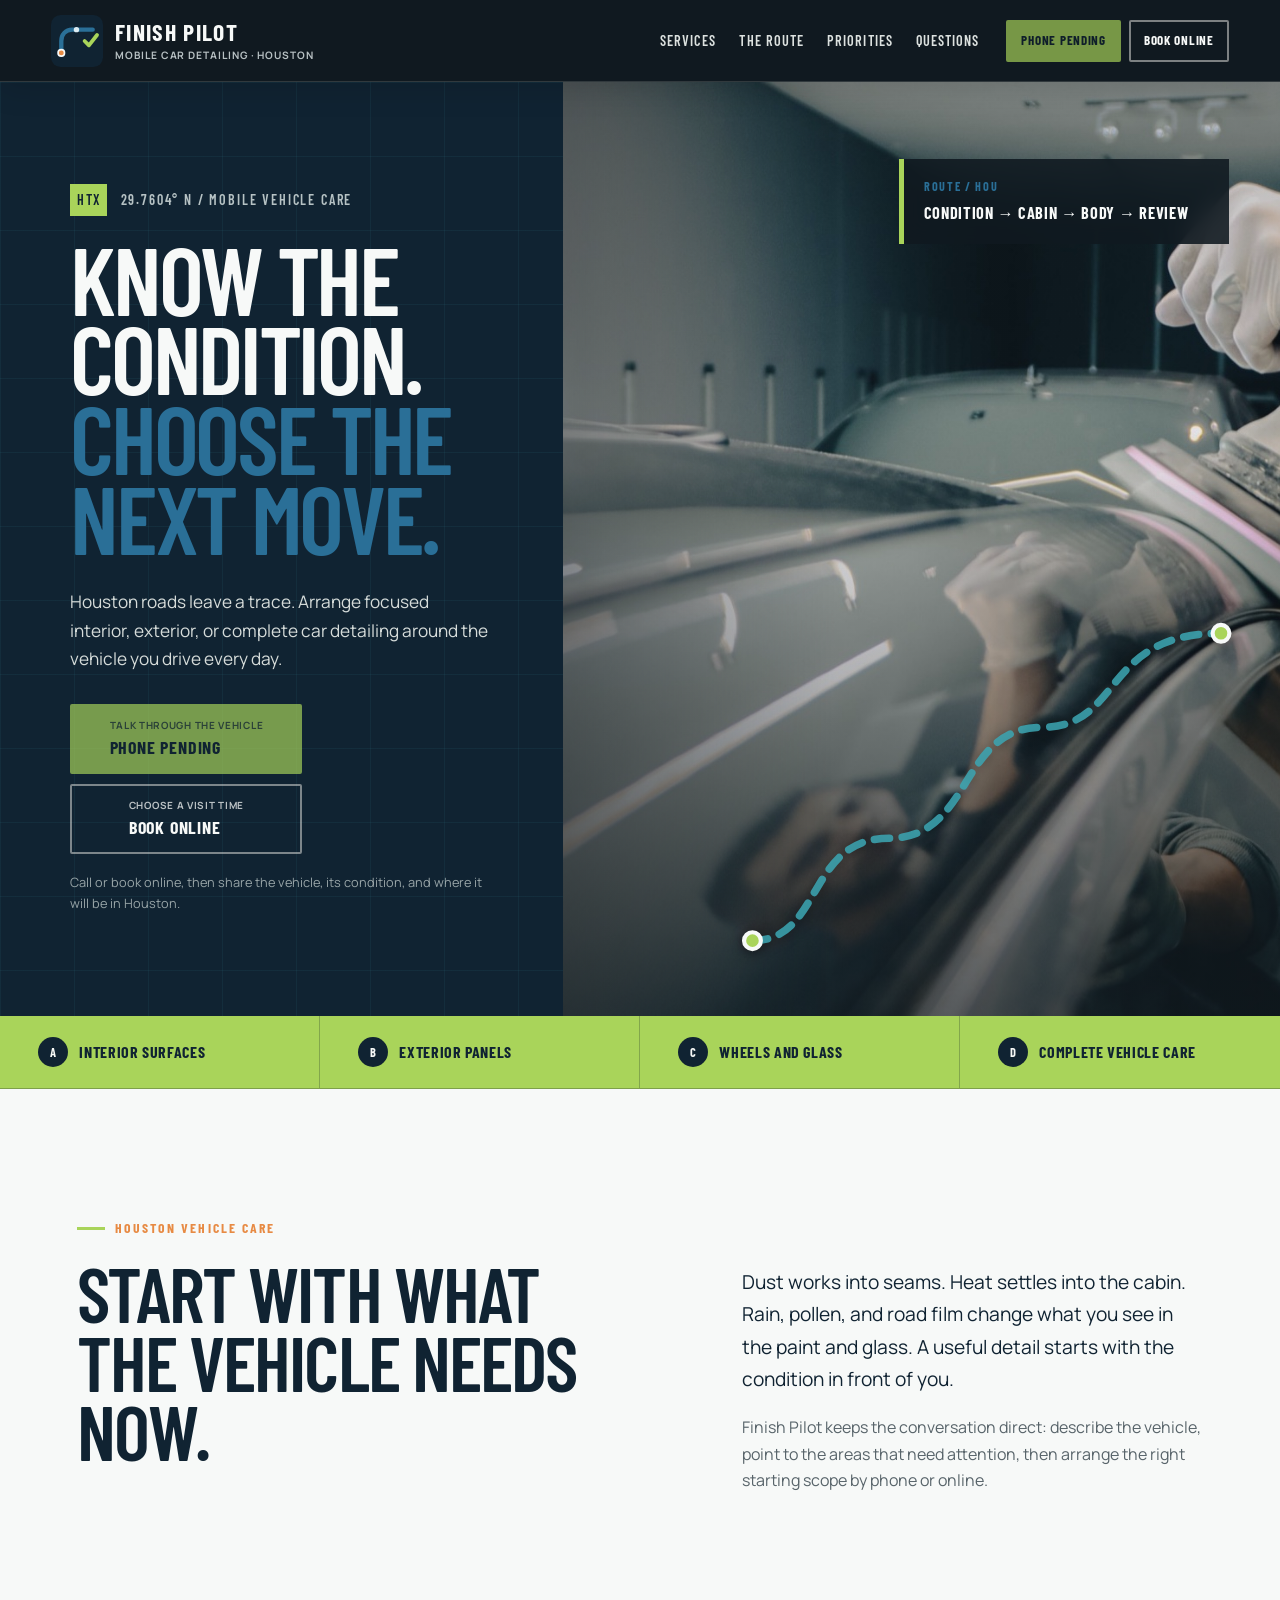
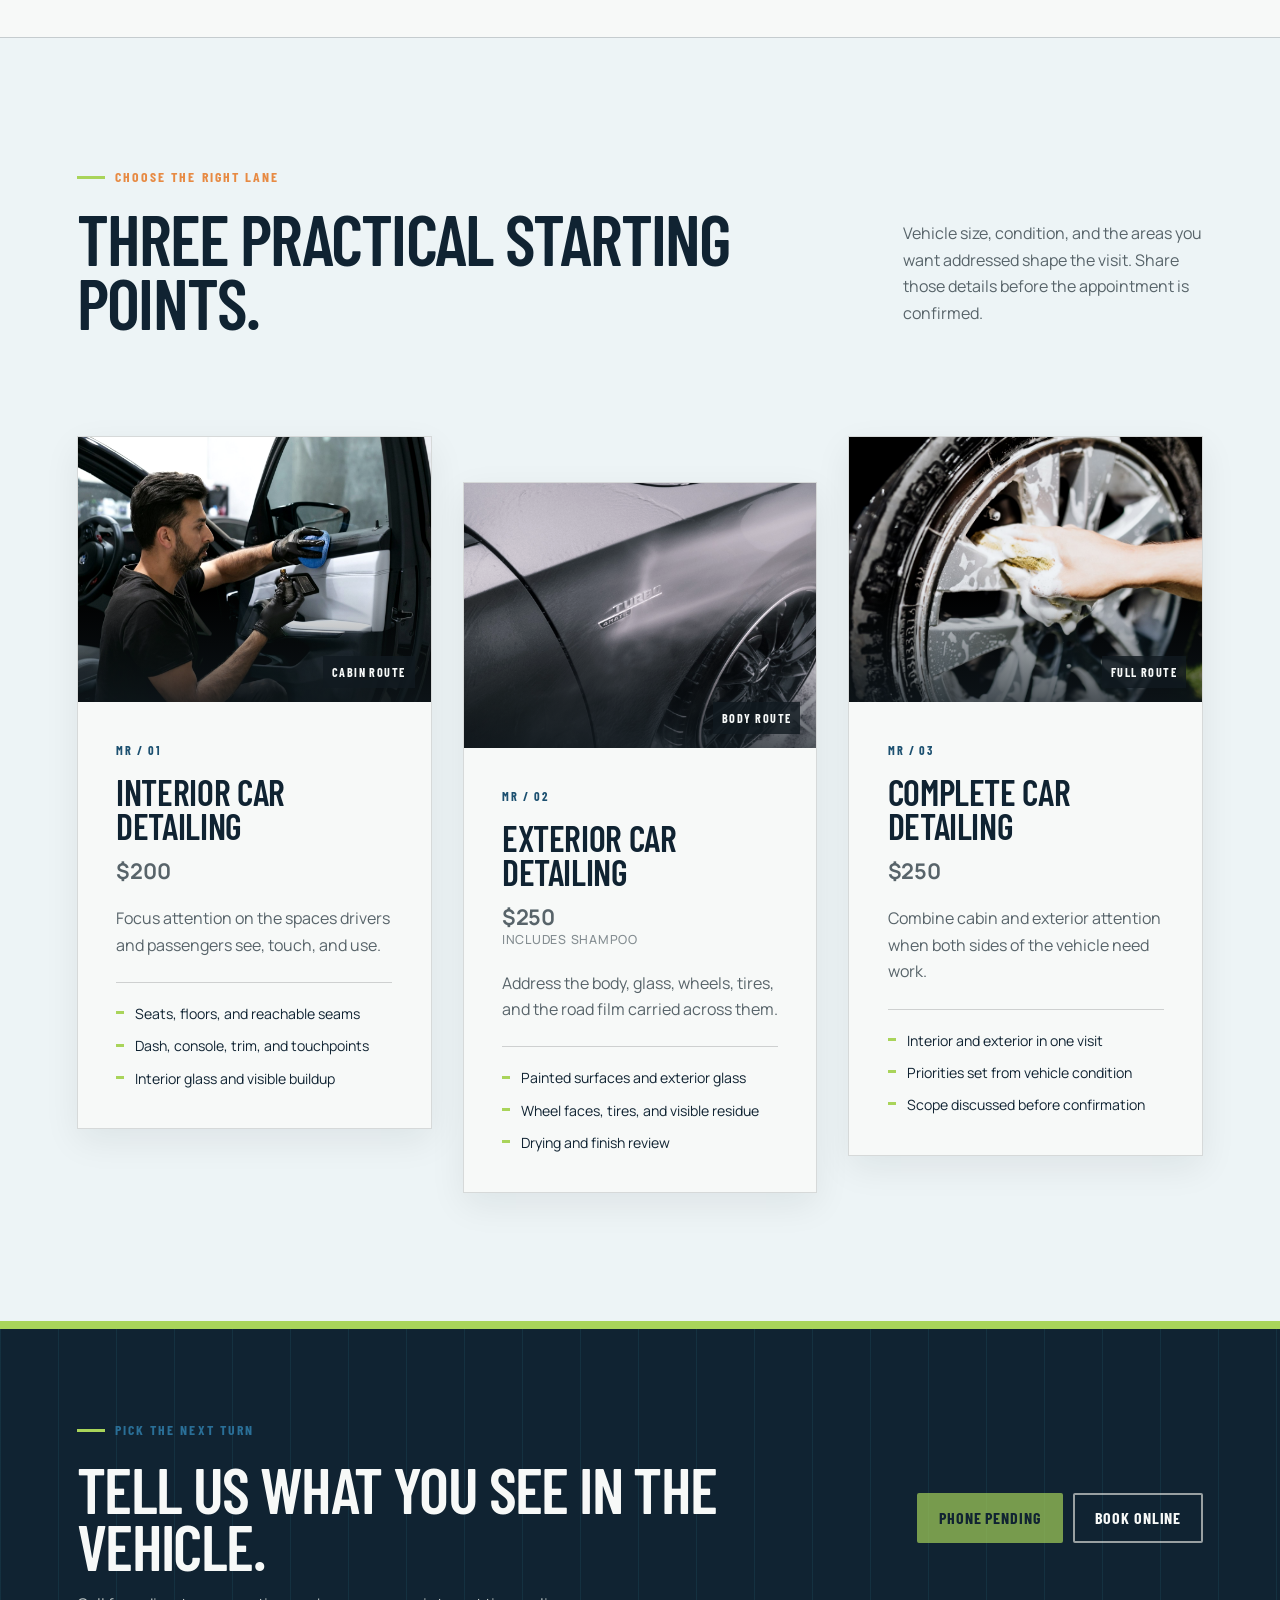
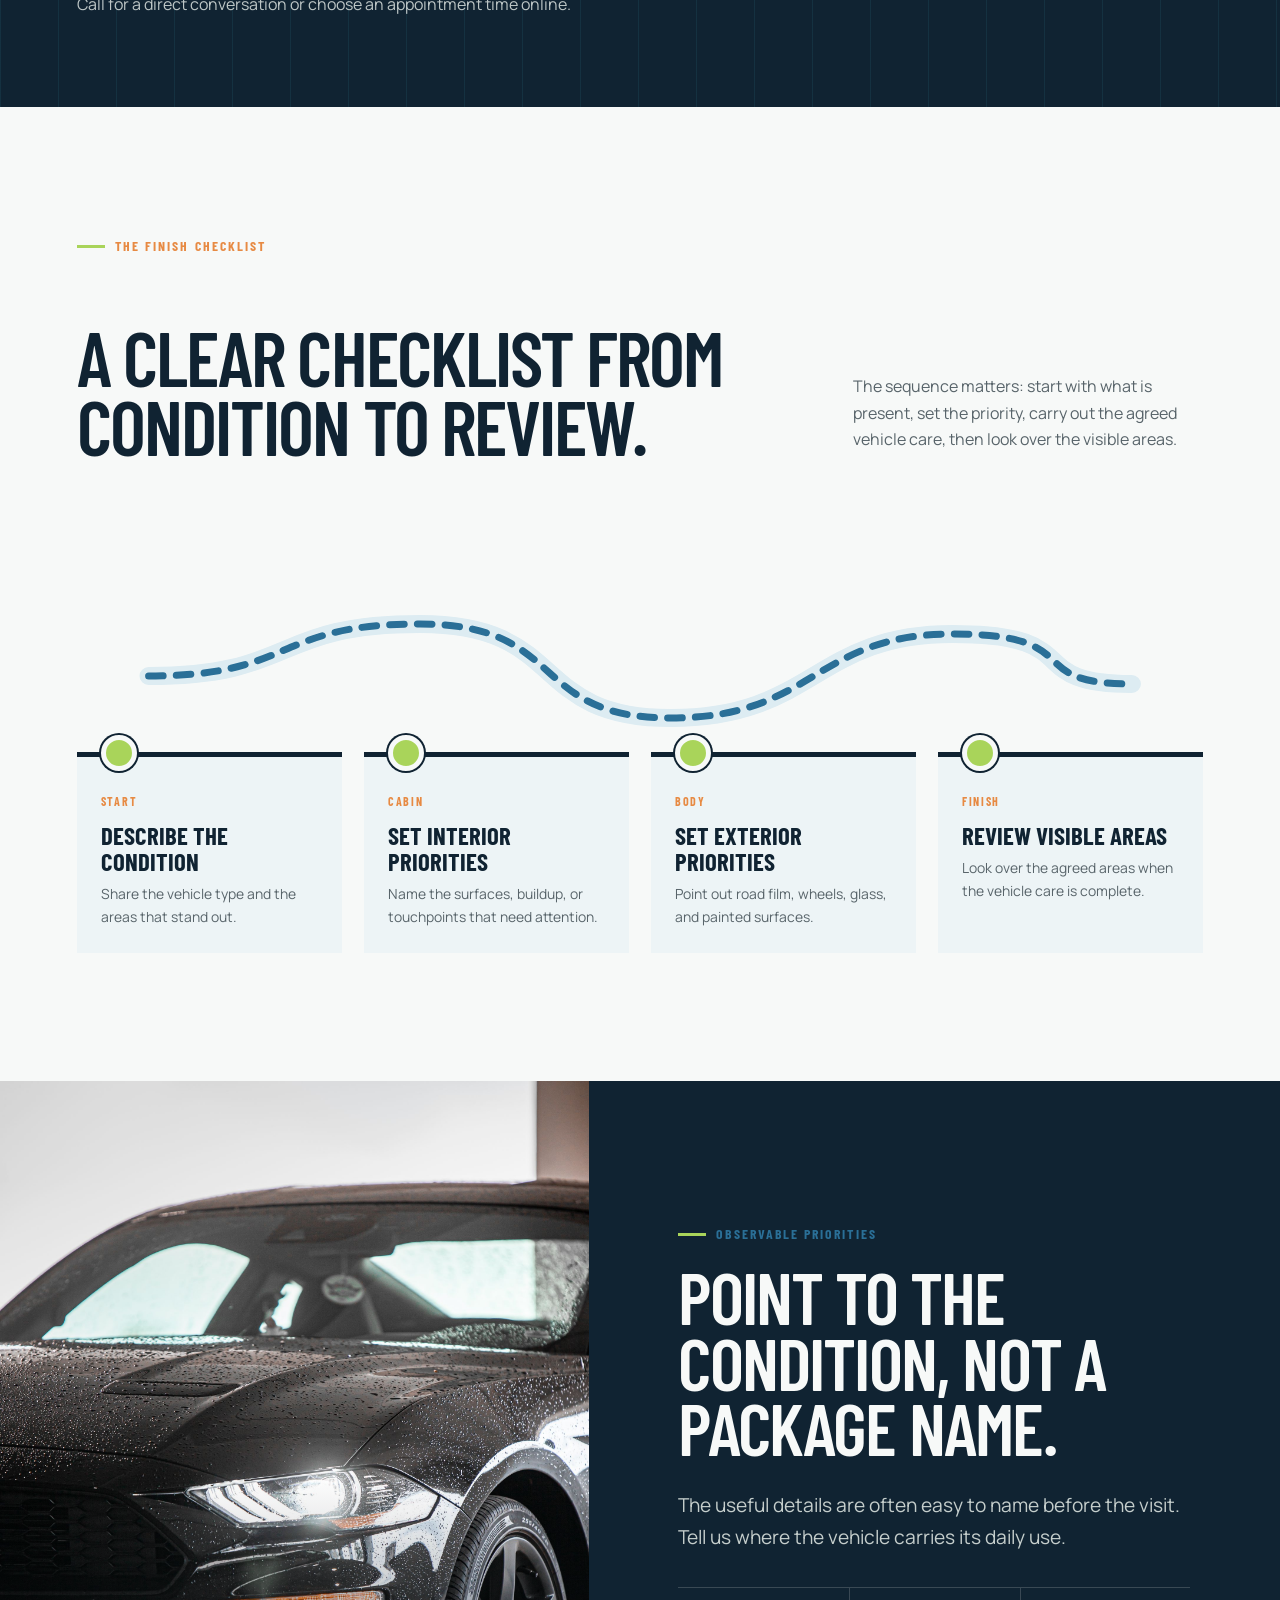
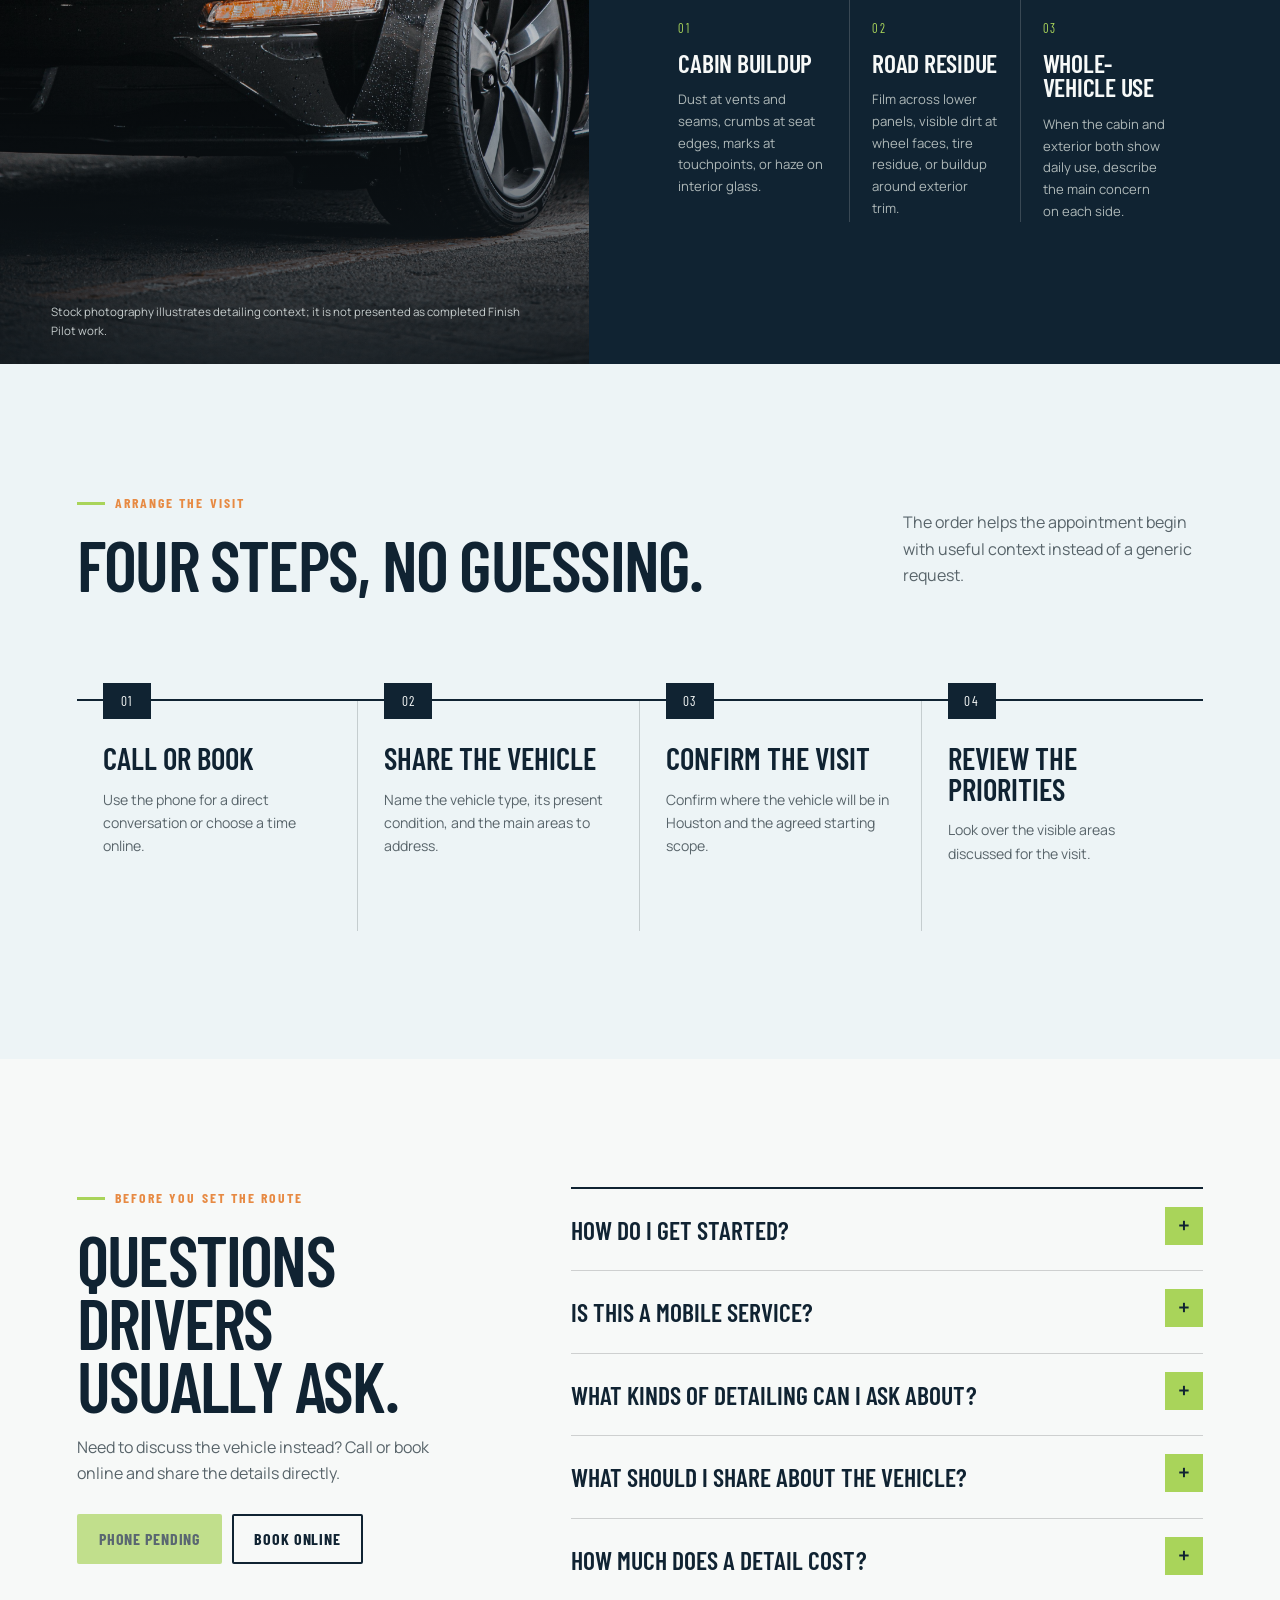
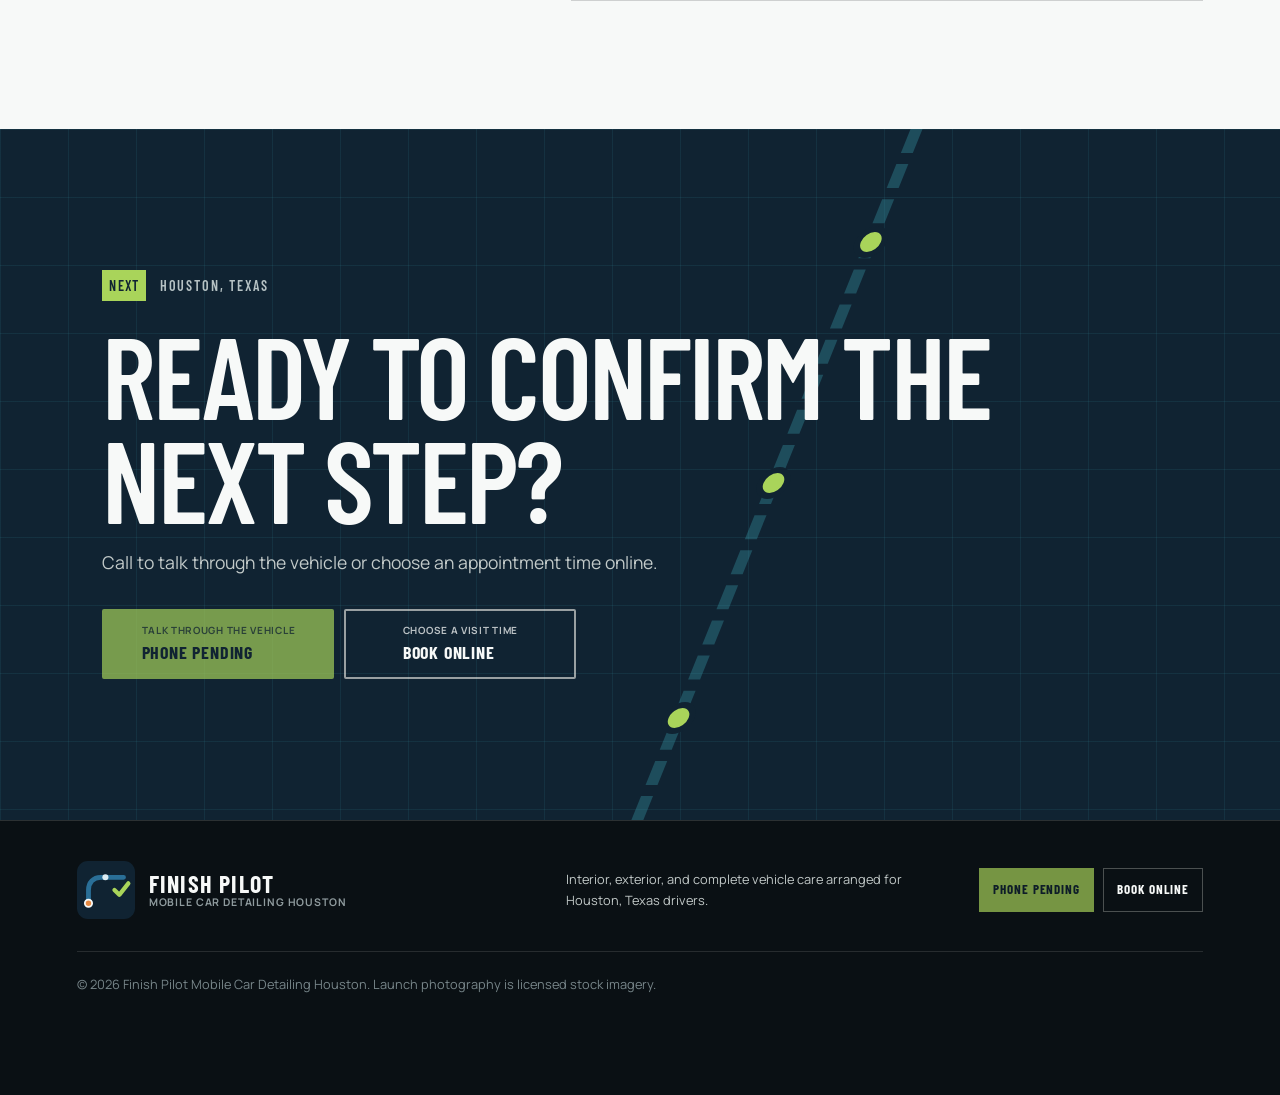
==== commit e5f3018d: "feat: add service pricing to site Interior $200, exterior $250 with shampoo, complete $250. Adds pri" ====
--- a/index.html
+++ b/index.html
@@ -37,11 +37,36 @@
       "@type": "OfferCatalog",
       "name": "Car detailing services",
       "itemListElement": [
-        {"@type": "Offer", "itemOffered": {"@type": "Service", "name": "Interior car detailing"}},
-        {"@type": "Offer", "itemOffered": {"@type": "Service", "name": "Exterior car detailing"}},
-        {"@type": "Offer", "itemOffered": {"@type": "Service", "name": "Complete car detailing"}}
+        {
+          "@type": "Offer",
+          "itemOffered": {
+            "@type": "Service",
+            "name": "Interior car detailing"
+          },
+          "price": "200",
+          "priceCurrency": "USD"
+        },
+        {
+          "@type": "Offer",
+          "itemOffered": {
+            "@type": "Service",
+            "name": "Exterior car detailing"
+          },
+          "price": "250",
+          "priceCurrency": "USD"
+        },
+        {
+          "@type": "Offer",
+          "itemOffered": {
+            "@type": "Service",
+            "name": "Complete car detailing"
+          },
+          "price": "250",
+          "priceCurrency": "USD"
+        }
       ]
-    }
+    },
+    "priceRange": "$200-$250"
   }
   </script>
 </head>
@@ -143,6 +168,7 @@
           <div class="service-content">
             <p class="service-code">MR / 01</p>
             <h3>Interior car detailing</h3>
+            <p class="service-price">$200</p>
             <p>Focus attention on the spaces drivers and passengers see, touch, and use.</p>
             <ul>
               <li>Seats, floors, and reachable seams</li>
@@ -160,6 +186,7 @@
           <div class="service-content">
             <p class="service-code">MR / 02</p>
             <h3>Exterior car detailing</h3>
+            <p class="service-price">$250<span>Includes shampoo</span></p>
             <p>Address the body, glass, wheels, tires, and the road film carried across them.</p>
             <ul>
               <li>Painted surfaces and exterior glass</li>
@@ -177,6 +204,7 @@
           <div class="service-content">
             <p class="service-code">MR / 03</p>
             <h3>Complete car detailing</h3>
+            <p class="service-price">$250</p>
             <p>Combine cabin and exterior attention when both sides of the vehicle need work.</p>
             <ul>
               <li>Interior and exterior in one visit</li>
@@ -310,8 +338,8 @@
           <p>Share the vehicle type, what you can see now, any areas that need focused attention, and where the vehicle will be for the visit.</p>
         </details>
         <details>
-          <summary>Why are prices not listed here?</summary>
-          <p>Vehicle size, condition, and the requested scope vary. Discuss the vehicle by phone or through the booking path before the visit is confirmed.</p>
+          <summary>How much does a detail cost?</summary>
+          <p>Interior car detailing starts at $200. Exterior car detailing is $250 and includes shampoo. Complete car detailing is $250. Vehicle size and condition can affect the final scope, so confirm the details when you call or book.</p>
         </details>
       </div>
     </section>
--- a/styles.css
+++ b/styles.css
@@ -1667,3 +1667,21 @@
     animation-iteration-count: 1 !important;
   }
 }
+
+.service-price {
+  margin-top: 0.9rem;
+  font-size: 1.35rem;
+  font-weight: 700;
+  letter-spacing: -0.01em;
+  line-height: 1.2;
+}
+
+.service-price span {
+  display: block;
+  margin-top: 0.2rem;
+  font-size: 0.78rem;
+  font-weight: 500;
+  letter-spacing: 0.06em;
+  text-transform: uppercase;
+  opacity: 0.72;
+}
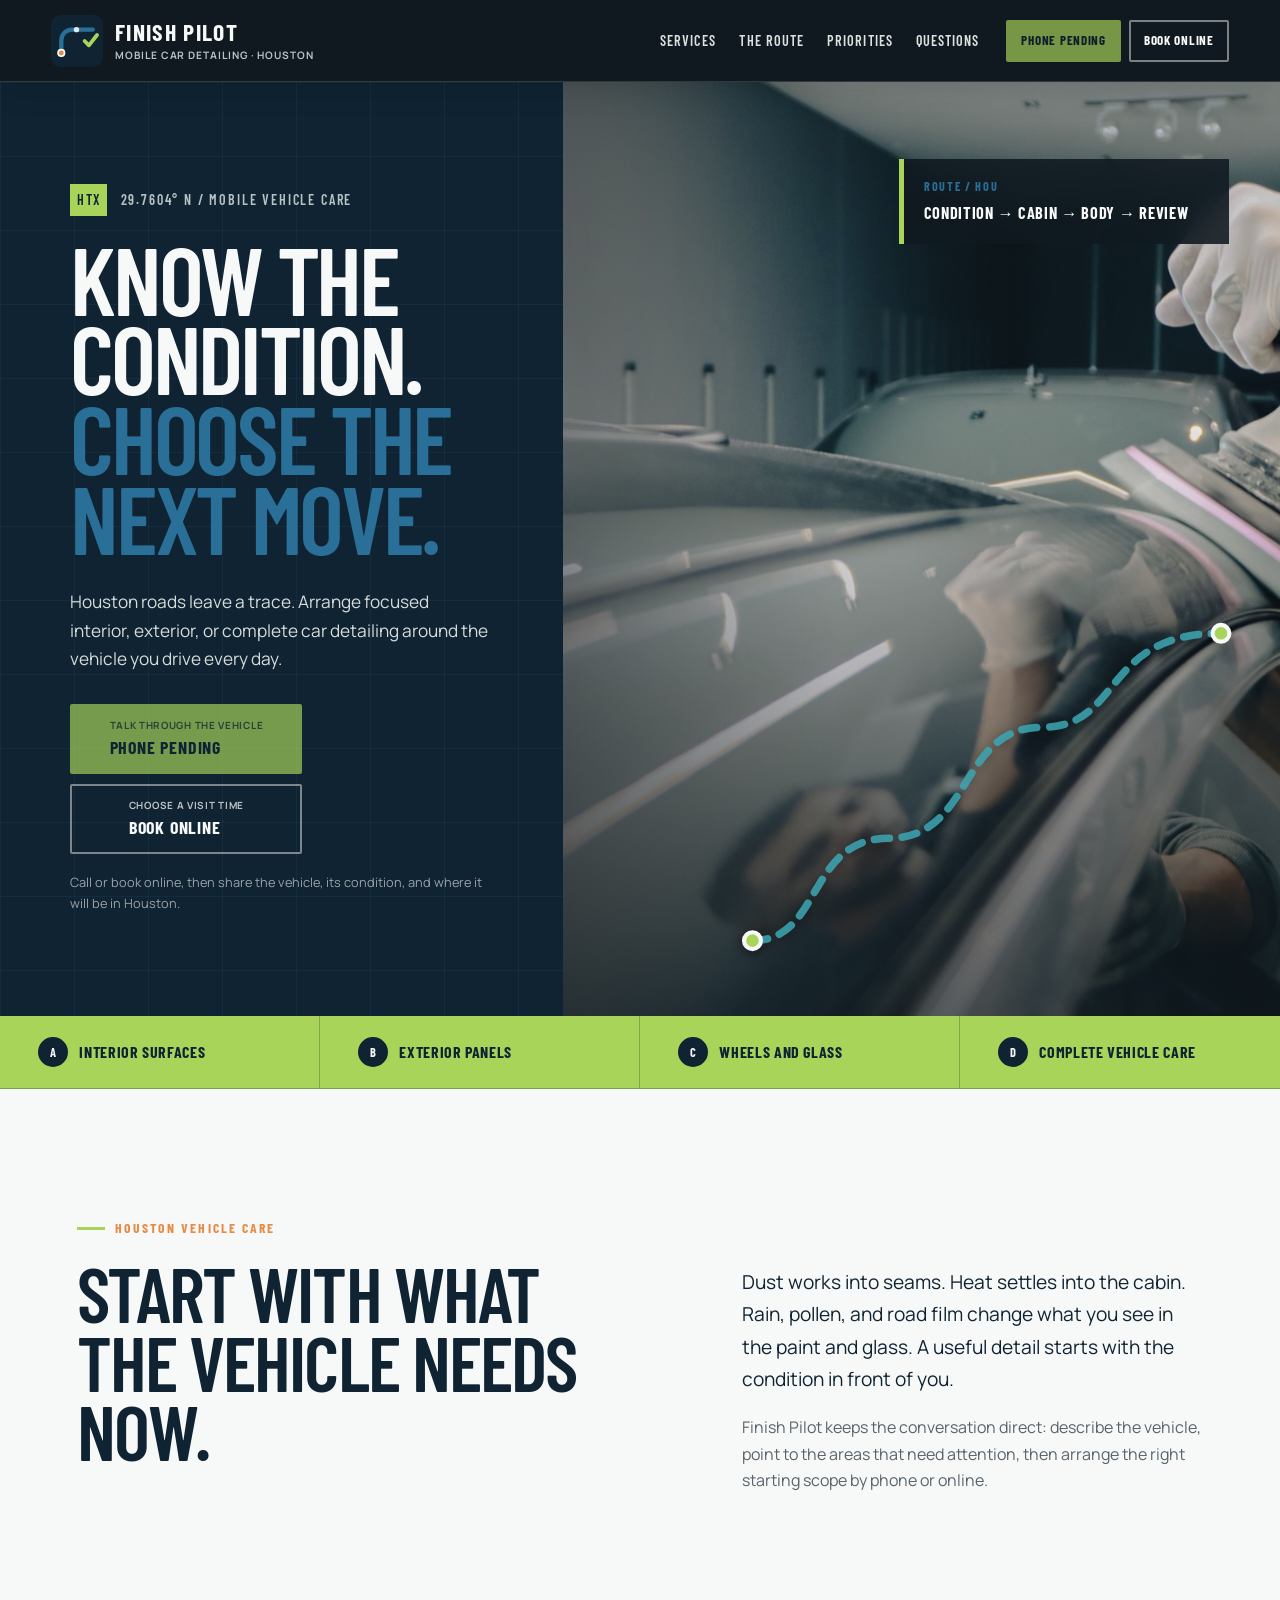
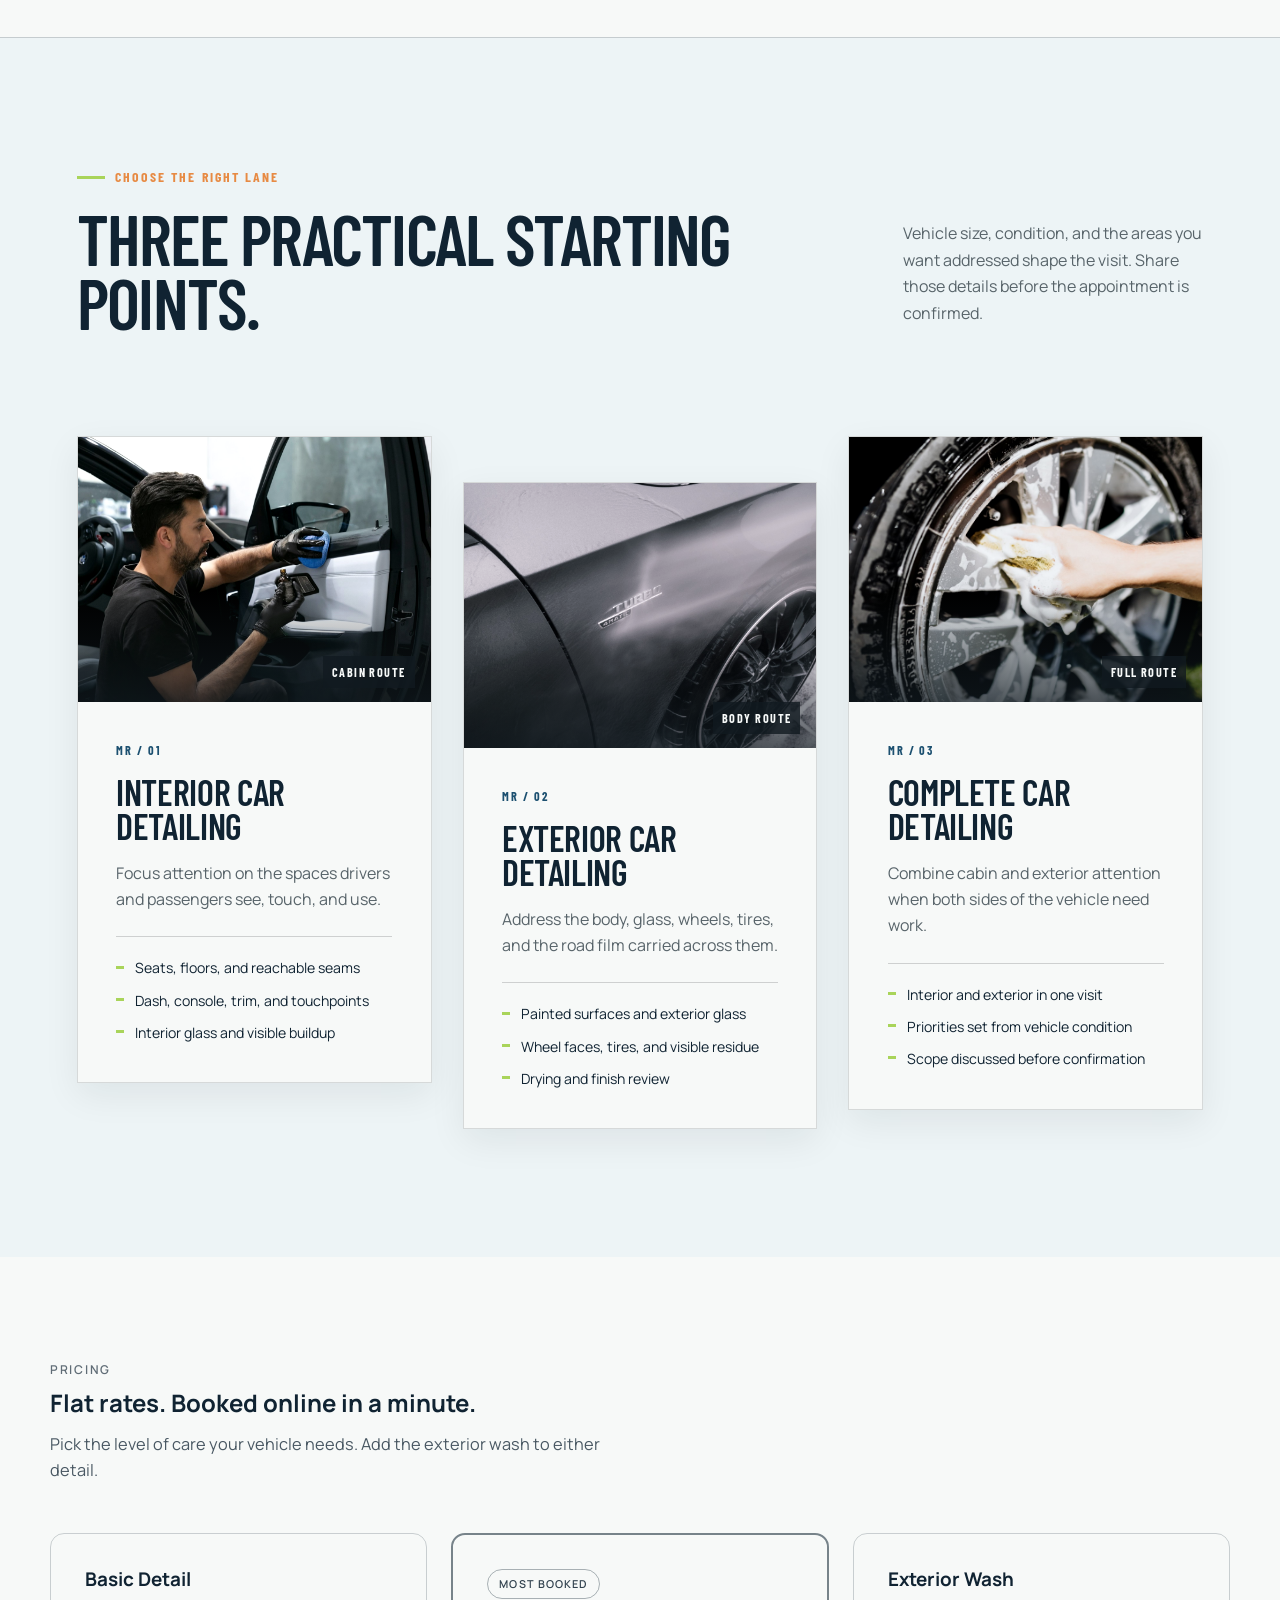
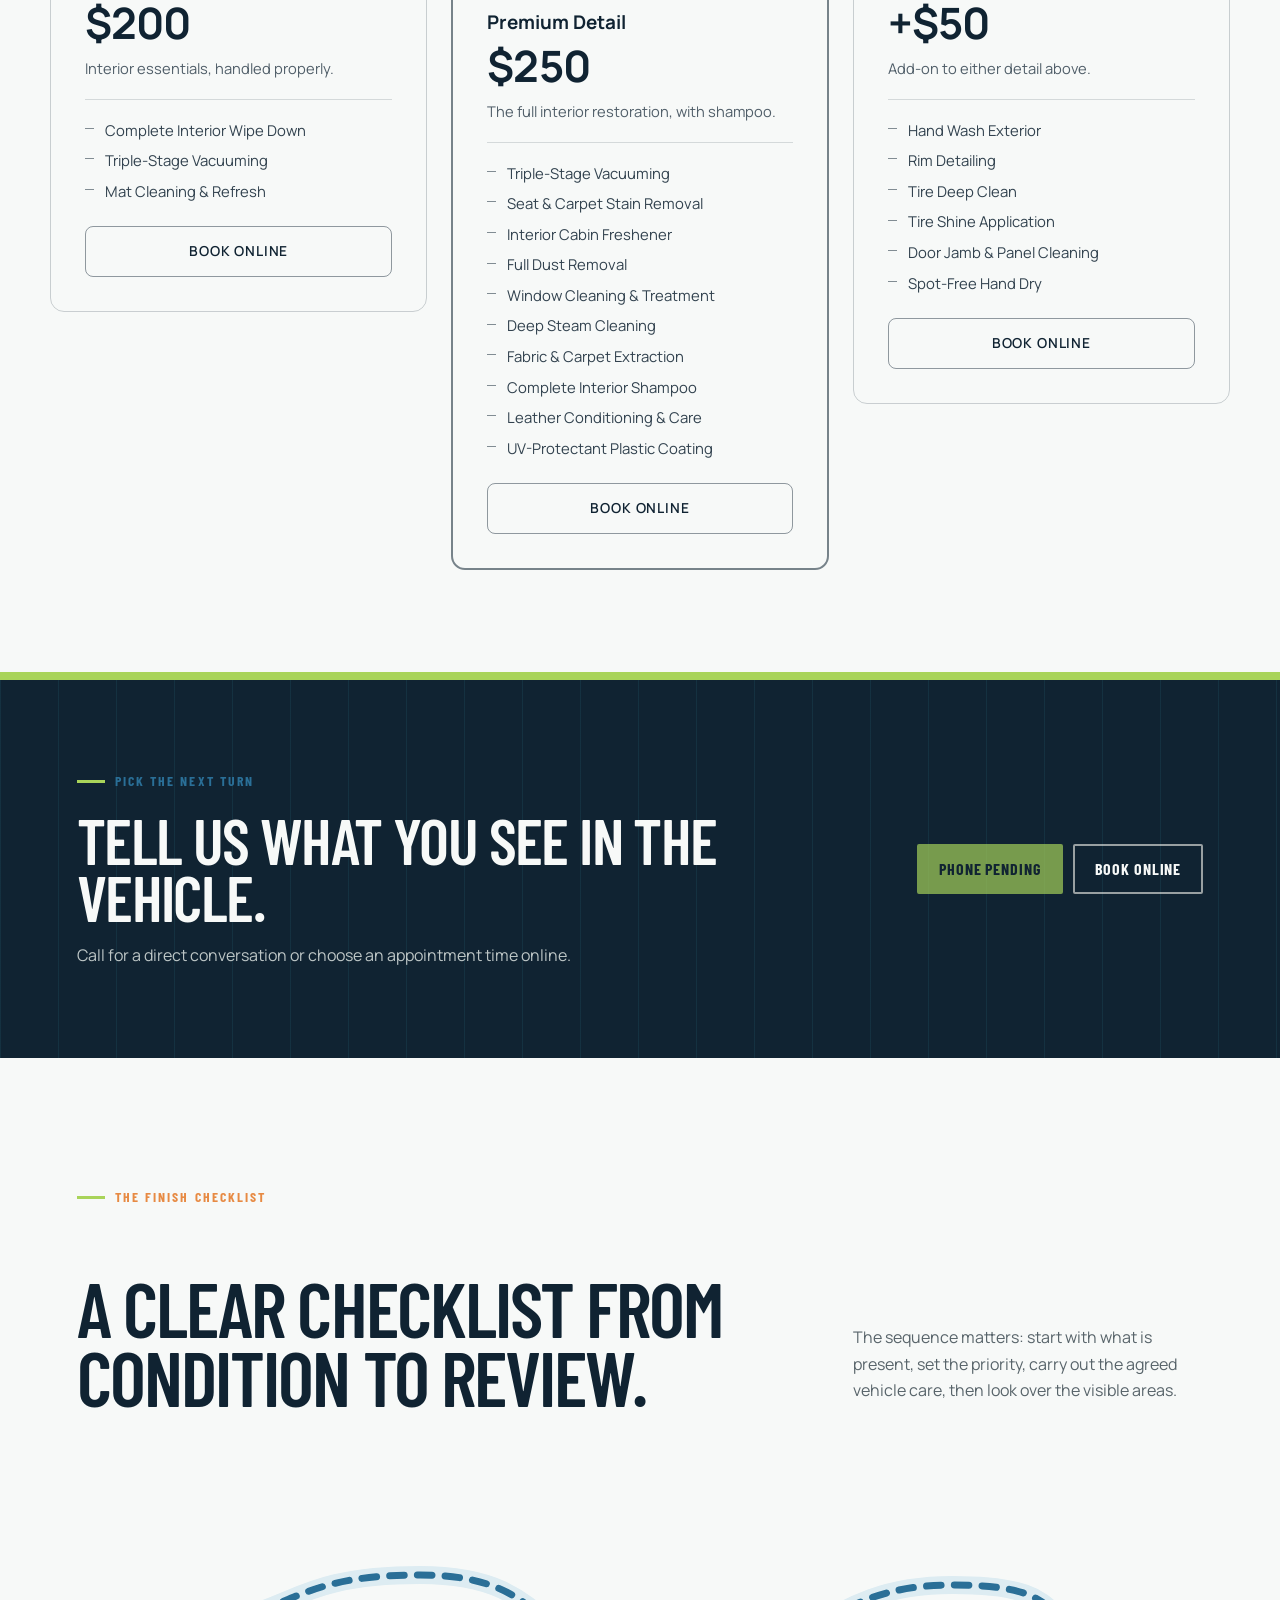
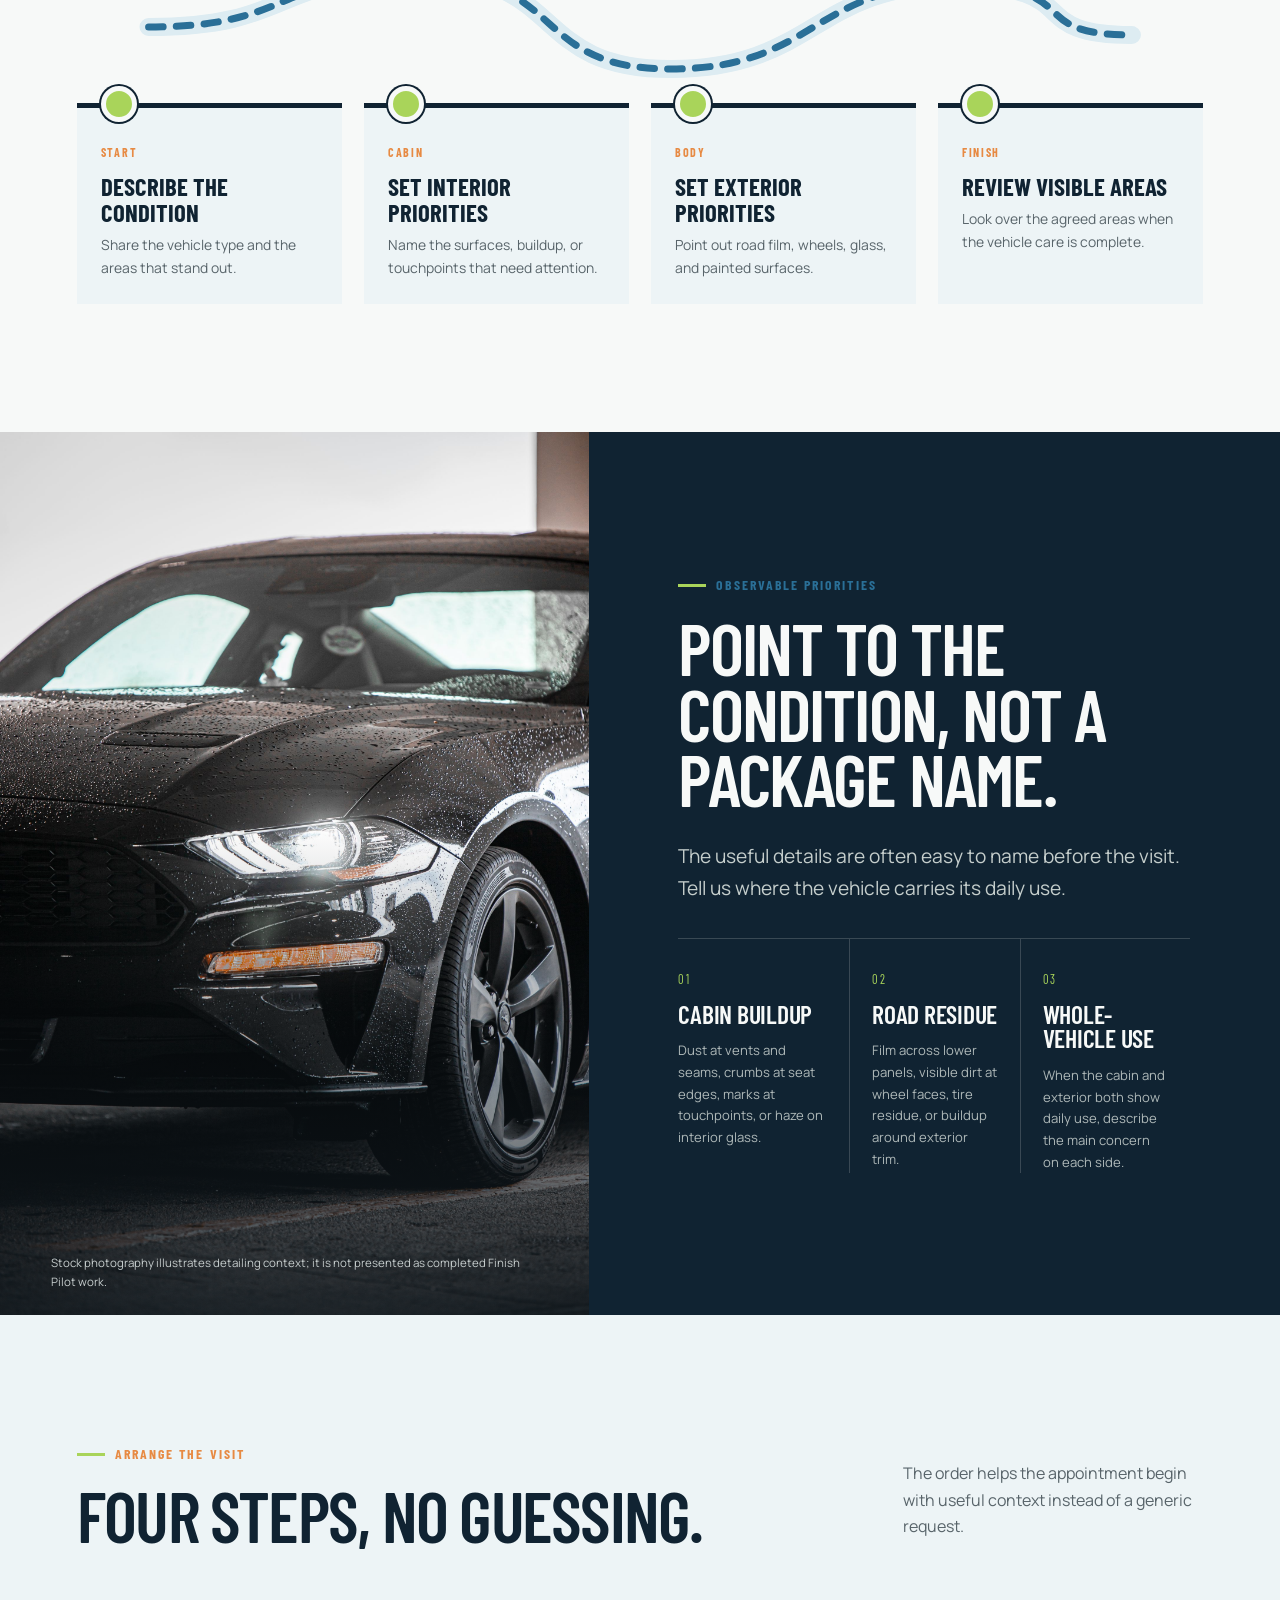
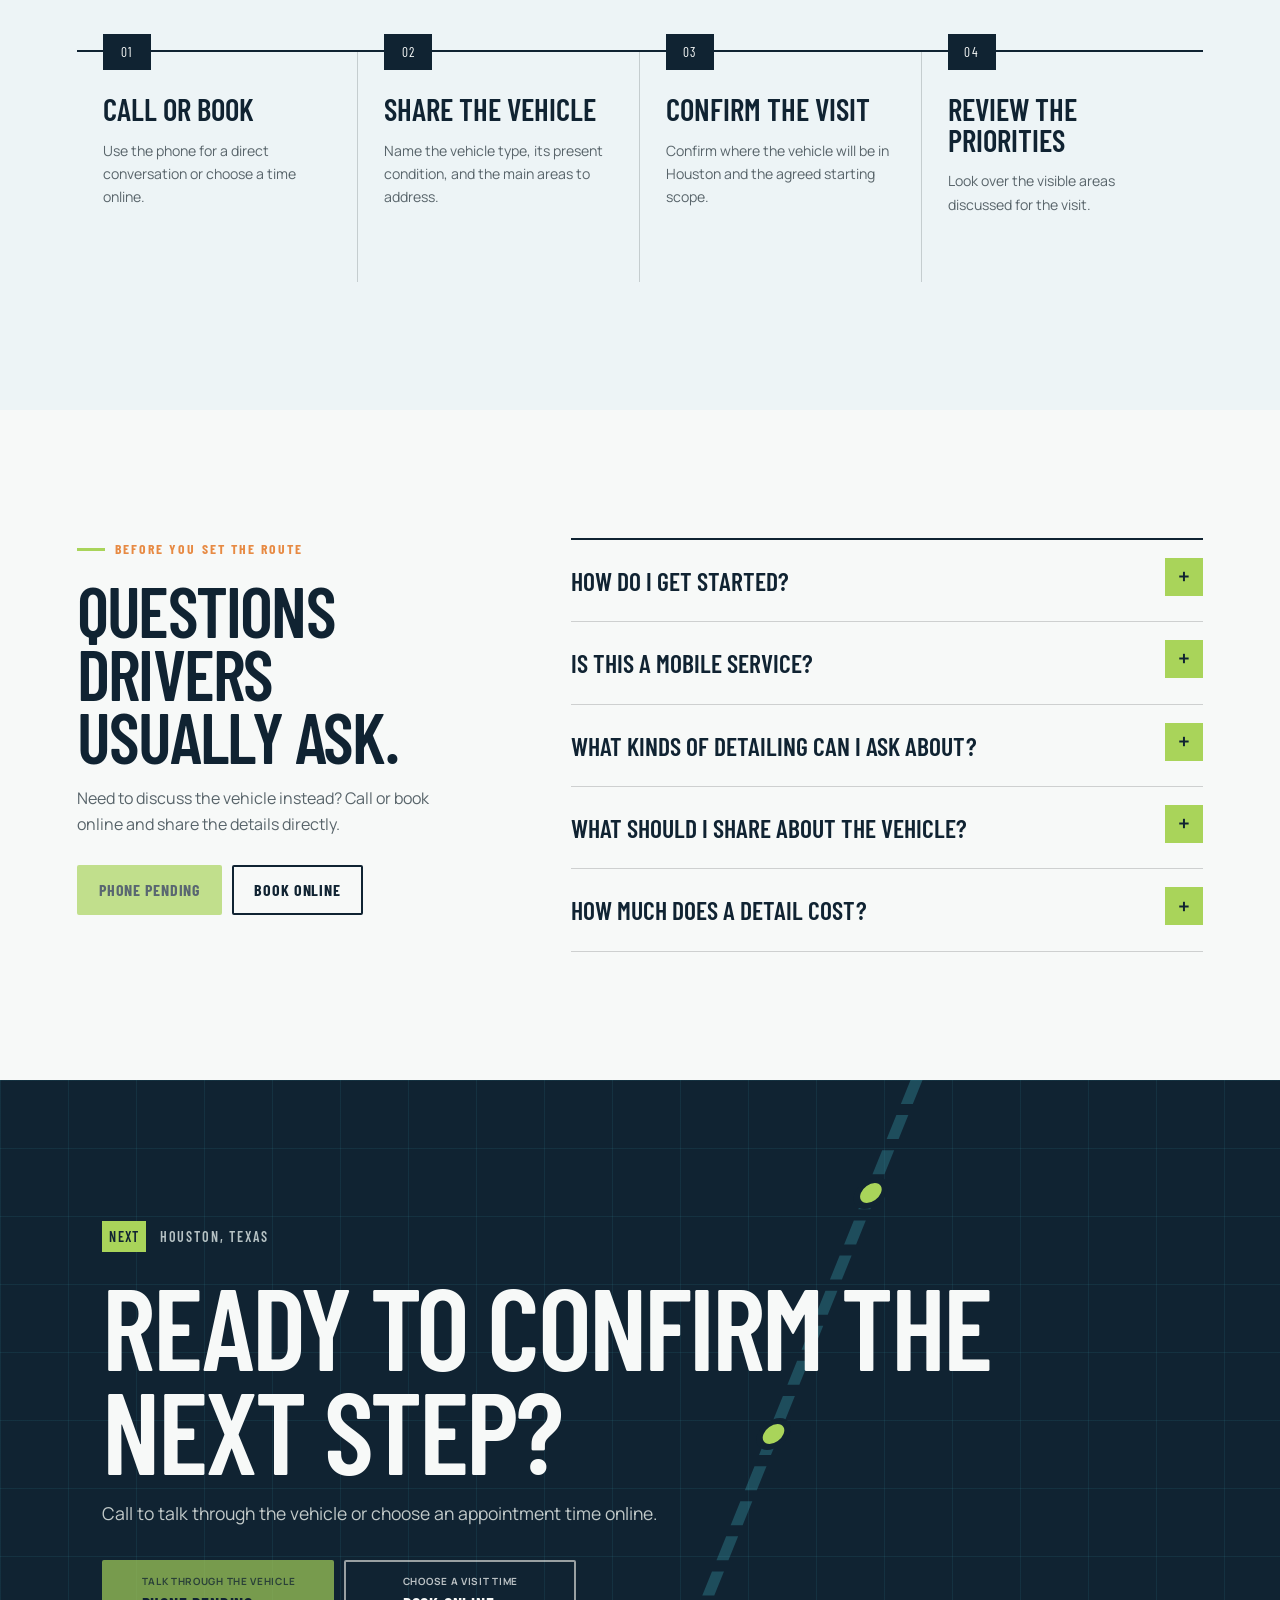
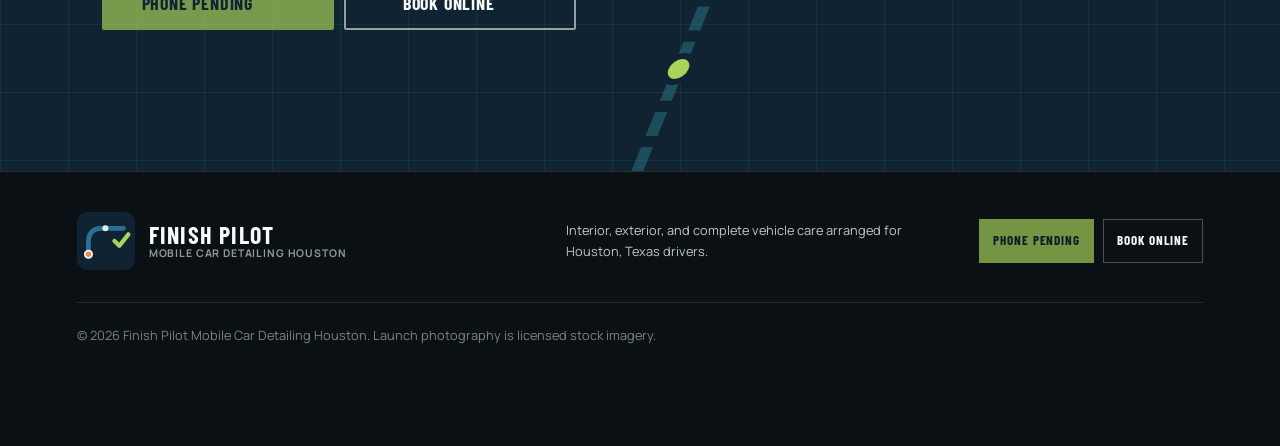
==== commit f66f3cb4: "feat: replace pricing with the standard rate grid Basic Detail $200, Premium Detail $250 including s" ====
--- a/index.html
+++ b/index.html
@@ -42,31 +42,63 @@
           "itemOffered": {
             "@type": "Service",
             "name": "Interior car detailing"
-          },
-          "price": "200",
-          "priceCurrency": "USD"
+          }
         },
         {
           "@type": "Offer",
           "itemOffered": {
             "@type": "Service",
             "name": "Exterior car detailing"
-          },
-          "price": "250",
-          "priceCurrency": "USD"
+          }
         },
         {
           "@type": "Offer",
           "itemOffered": {
             "@type": "Service",
             "name": "Complete car detailing"
-          },
-          "price": "250",
-          "priceCurrency": "USD"
+          }
         }
       ]
     },
-    "priceRange": "$200-$250"
+    "priceRange": "$200-$250",
+    "makesOffer": [
+      {
+        "@type": "Offer",
+        "name": "Basic Detail",
+        "price": "200",
+        "priceCurrency": "USD",
+        "availability": "https://schema.org/InStock",
+        "itemOffered": {
+          "@type": "Service",
+          "name": "Basic Detail",
+          "description": "Interior essentials: complete interior wipe down, triple-stage vacuuming, and mat cleaning and refresh."
+        }
+      },
+      {
+        "@type": "Offer",
+        "name": "Premium Detail",
+        "price": "250",
+        "priceCurrency": "USD",
+        "availability": "https://schema.org/InStock",
+        "itemOffered": {
+          "@type": "Service",
+          "name": "Premium Detail",
+          "description": "The full interior restoration, including complete interior shampoo, deep steam cleaning, fabric and carpet extraction, and leather conditioning."
+        }
+      },
+      {
+        "@type": "Offer",
+        "name": "Exterior Wash",
+        "price": "50",
+        "priceCurrency": "USD",
+        "availability": "https://schema.org/InStock",
+        "itemOffered": {
+          "@type": "Service",
+          "name": "Exterior Wash",
+          "description": "Add-on exterior wash: hand wash, rim detailing, tire deep clean and shine, door jamb cleaning, and spot-free hand dry."
+        }
+      }
+    ]
   }
   </script>
 </head>
@@ -168,7 +200,6 @@
           <div class="service-content">
             <p class="service-code">MR / 01</p>
             <h3>Interior car detailing</h3>
-            <p class="service-price">$200</p>
             <p>Focus attention on the spaces drivers and passengers see, touch, and use.</p>
             <ul>
               <li>Seats, floors, and reachable seams</li>
@@ -186,7 +217,6 @@
           <div class="service-content">
             <p class="service-code">MR / 02</p>
             <h3>Exterior car detailing</h3>
-            <p class="service-price">$250<span>Includes shampoo</span></p>
             <p>Address the body, glass, wheels, tires, and the road film carried across them.</p>
             <ul>
               <li>Painted surfaces and exterior glass</li>
@@ -204,7 +234,6 @@
           <div class="service-content">
             <p class="service-code">MR / 03</p>
             <h3>Complete car detailing</h3>
-            <p class="service-price">$250</p>
             <p>Combine cabin and exterior attention when both sides of the vehicle need work.</p>
             <ul>
               <li>Interior and exterior in one visit</li>
@@ -215,6 +244,64 @@
         </article>
       </div>
     </section>
+
+    <section class="rates" id="pricing" aria-labelledby="pricing-title">
+      <div class="rates-shell">
+        <div class="rates-head">
+          <p class="rates-eyebrow">Pricing</p>
+          <h2 id="pricing-title">Flat rates. Booked online in a minute.</h2>
+          <p class="rates-intro">Pick the level of care your vehicle needs. Add the exterior wash to either detail.</p>
+        </div>
+
+        <div class="rate-grid">
+          <article class="rate-card">
+            <h3>Basic Detail</h3>
+            <p class="rate-figure">$200</p>
+            <p class="rate-note">Interior essentials, handled properly.</p>
+            <ul class="rate-list">
+              <li>Complete Interior Wipe Down</li>
+              <li>Triple-Stage Vacuuming</li>
+              <li>Mat Cleaning &amp; Refresh</li>
+            </ul>
+            <a class="rate-cta" href="https://cal.com/sumitdatta/auto-detail-service" target="_blank" rel="noopener">Book Online</a>
+          </article>
+          <article class="rate-card rate-card-featured">
+            <span class="rate-badge">Most booked</span>
+            <h3>Premium Detail</h3>
+            <p class="rate-figure">$250</p>
+            <p class="rate-note">The full interior restoration, with shampoo.</p>
+            <ul class="rate-list">
+              <li>Triple-Stage Vacuuming</li>
+              <li>Seat &amp; Carpet Stain Removal</li>
+              <li>Interior Cabin Freshener</li>
+              <li>Full Dust Removal</li>
+              <li>Window Cleaning &amp; Treatment</li>
+              <li>Deep Steam Cleaning</li>
+              <li>Fabric &amp; Carpet Extraction</li>
+              <li>Complete Interior Shampoo</li>
+              <li>Leather Conditioning &amp; Care</li>
+              <li>UV-Protectant Plastic Coating</li>
+            </ul>
+            <a class="rate-cta" href="https://cal.com/sumitdatta/auto-detail-service" target="_blank" rel="noopener">Book Online</a>
+          </article>
+          <article class="rate-card">
+            <h3>Exterior Wash</h3>
+            <p class="rate-figure">+$50</p>
+            <p class="rate-note">Add-on to either detail above.</p>
+            <ul class="rate-list">
+              <li>Hand Wash Exterior</li>
+              <li>Rim Detailing</li>
+              <li>Tire Deep Clean</li>
+              <li>Tire Shine Application</li>
+              <li>Door Jamb &amp; Panel Cleaning</li>
+              <li>Spot-Free Hand Dry</li>
+            </ul>
+            <a class="rate-cta" href="https://cal.com/sumitdatta/auto-detail-service" target="_blank" rel="noopener">Book Online</a>
+          </article>
+        </div>
+      </div>
+    </section>
+
 
     <section class="route-callout" aria-label="Contact Finish Pilot">
       <div>
@@ -339,7 +426,7 @@
         </details>
         <details>
           <summary>How much does a detail cost?</summary>
-          <p>Interior car detailing starts at $200. Exterior car detailing is $250 and includes shampoo. Complete car detailing is $250. Vehicle size and condition can affect the final scope, so confirm the details when you call or book.</p>
+          <p>The Basic Detail is $200 and covers interior essentials. The Premium Detail is $250 and includes a complete interior shampoo. An Exterior Wash can be added to either for $50. Vehicle size and condition can affect the final scope, so confirm the details when you call or book.</p>
         </details>
       </div>
     </section>
--- a/styles.css
+++ b/styles.css
@@ -1668,20 +1668,147 @@
   }
 }
 
-.service-price {
-  margin-top: 0.9rem;
-  font-size: 1.35rem;
+/* Pricing section — self-contained, inherits each site's own colors and type. */
+.rates {
+  padding: clamp(56px, 8vw, 104px) clamp(20px, 5vw, 48px);
+}
+
+.rates-shell {
+  width: min(1180px, 100%);
+  margin-inline: auto;
+}
+
+.rates-head {
+  max-width: 60ch;
+  margin-bottom: clamp(30px, 4vw, 50px);
+}
+
+.rates-eyebrow {
+  margin: 0 0 10px;
+  font-size: 0.76rem;
+  font-weight: 600;
+  letter-spacing: 0.14em;
+  text-transform: uppercase;
+  opacity: 0.65;
+}
+
+.rates-head h2 {
+  margin: 0 0 14px;
+  line-height: 1.12;
+}
+
+.rates-intro {
+  margin: 0;
+  font-size: 1.02rem;
+  line-height: 1.6;
+  opacity: 0.75;
+}
+
+.rate-grid {
+  display: grid;
+  gap: clamp(16px, 2vw, 24px);
+  grid-template-columns: repeat(auto-fit, minmax(260px, 1fr));
+  align-items: start;
+}
+
+.rate-card {
+  position: relative;
+  display: flex;
+  flex-direction: column;
+  padding: clamp(24px, 3vw, 34px);
+  border: 1px solid color-mix(in srgb, currentColor 20%, transparent);
+  border-radius: 14px;
+}
+
+.rate-card-featured {
+  border-width: 2px;
+  border-color: color-mix(in srgb, currentColor 55%, transparent);
+}
+
+.rate-badge {
+  align-self: flex-start;
+  margin-bottom: 12px;
+  padding: 5px 11px;
+  border: 1px solid color-mix(in srgb, currentColor 40%, transparent);
+  border-radius: 999px;
+  font-size: 0.68rem;
+  font-weight: 600;
+  letter-spacing: 0.1em;
+  text-transform: uppercase;
+  opacity: 0.85;
+}
+
+.rate-card h3 {
+  margin: 0;
+  font-size: 1.18rem;
+  line-height: 1.25;
+}
+
+.rate-figure {
+  margin: 10px 0 0;
+  font-size: clamp(2.1rem, 4vw, 2.7rem);
   font-weight: 700;
-  letter-spacing: -0.01em;
-  line-height: 1.2;
-}
-
-.service-price span {
-  display: block;
-  margin-top: 0.2rem;
-  font-size: 0.78rem;
-  font-weight: 500;
+  letter-spacing: -0.02em;
+  line-height: 1;
+}
+
+.rate-note {
+  margin: 12px 0 0;
+  font-size: 0.92rem;
+  line-height: 1.5;
+  opacity: 0.72;
+}
+
+.rate-list {
+  margin: 20px 0 0;
+  padding: 20px 0 0;
+  border-top: 1px solid color-mix(in srgb, currentColor 15%, transparent);
+  list-style: none;
+  display: grid;
+  gap: 9px;
+}
+
+.rate-list li {
+  position: relative;
+  padding-left: 20px;
+  font-size: 0.93rem;
+  line-height: 1.45;
+  opacity: 0.85;
+}
+
+.rate-list li::before {
+  content: "";
+  position: absolute;
+  left: 0;
+  top: 0.55em;
+  width: 9px;
+  height: 1px;
+  background: currentColor;
+  opacity: 0.6;
+}
+
+.rate-cta {
+  margin-top: 24px;
+  padding: 13px 20px;
+  border: 1px solid color-mix(in srgb, currentColor 45%, transparent);
+  border-radius: 8px;
+  font-size: 0.86rem;
+  font-weight: 600;
   letter-spacing: 0.06em;
   text-transform: uppercase;
-  opacity: 0.72;
-}
+  text-align: center;
+  text-decoration: none;
+  color: inherit;
+  transition: opacity 0.18s ease;
+}
+
+.rate-cta:hover,
+.rate-cta:focus-visible {
+  opacity: 0.7;
+}
+
+@media (max-width: 640px) {
+  .rate-grid {
+    grid-template-columns: 1fr;
+  }
+}
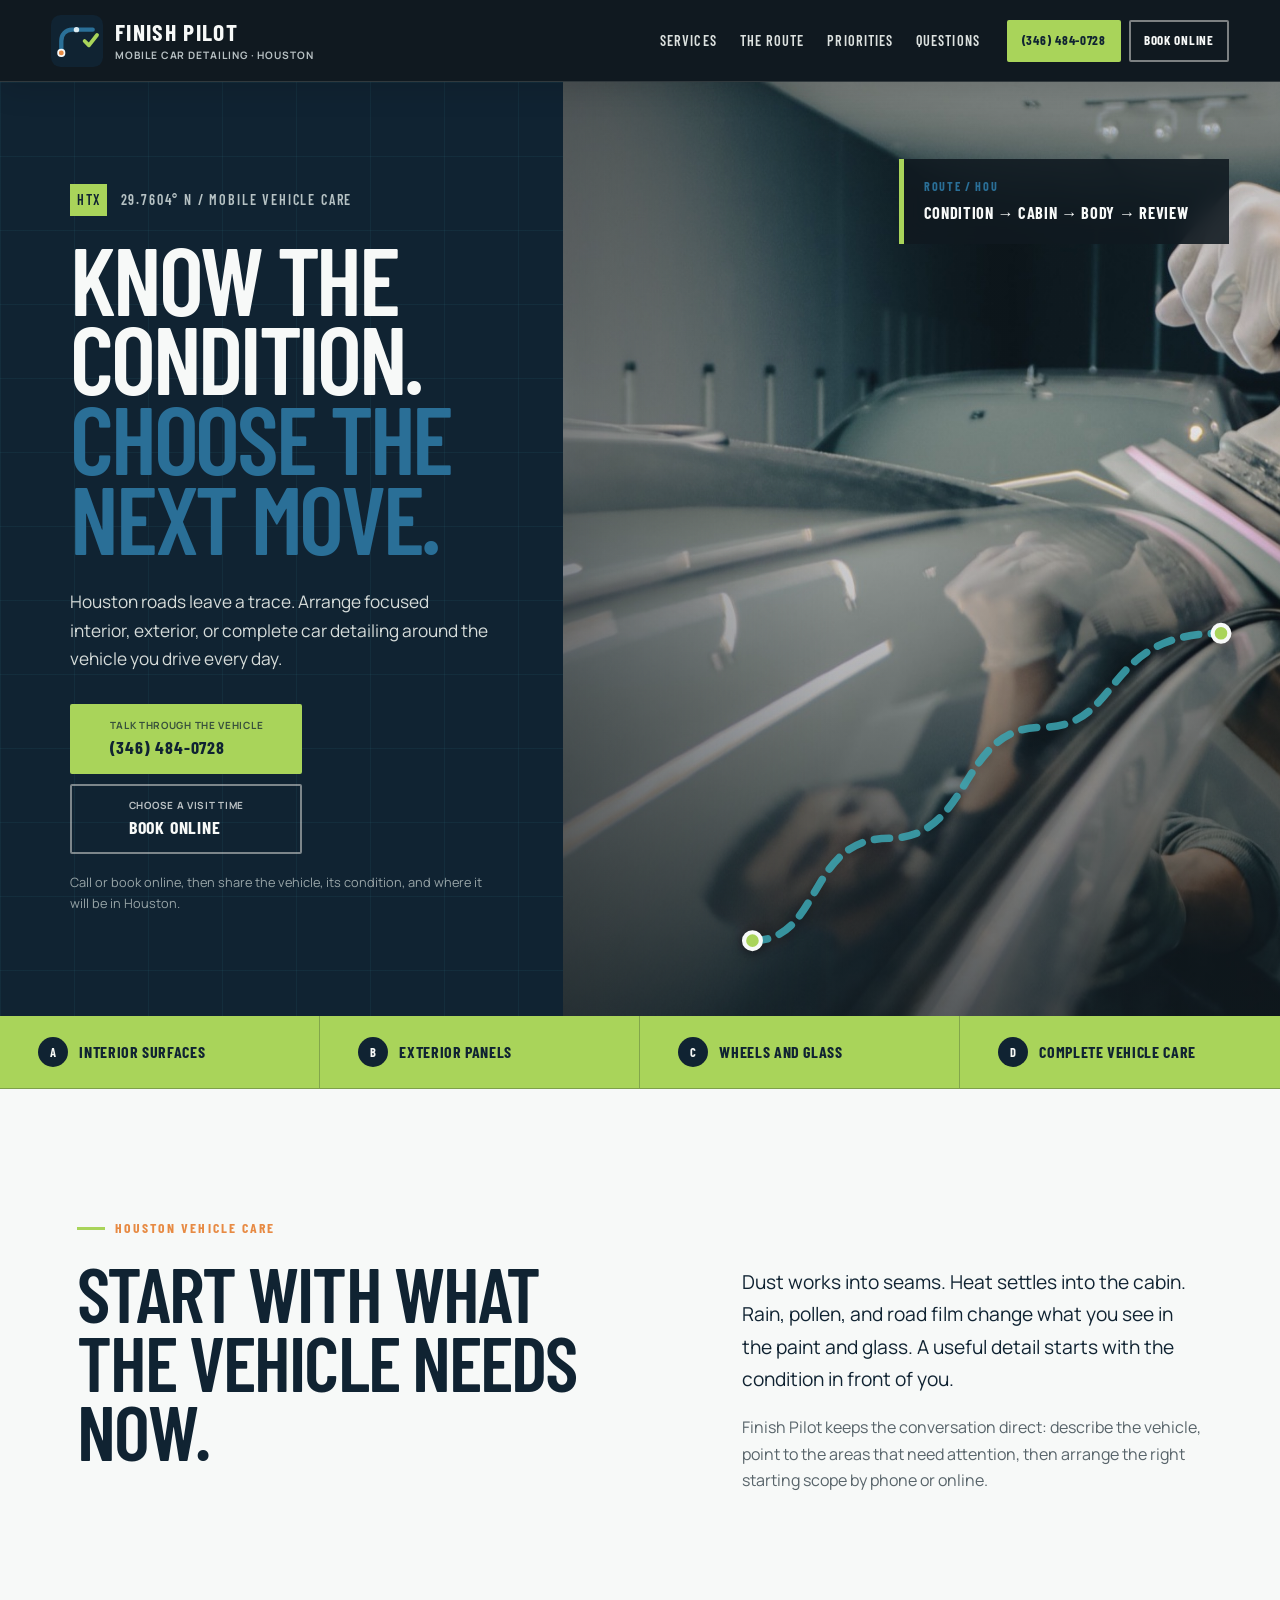
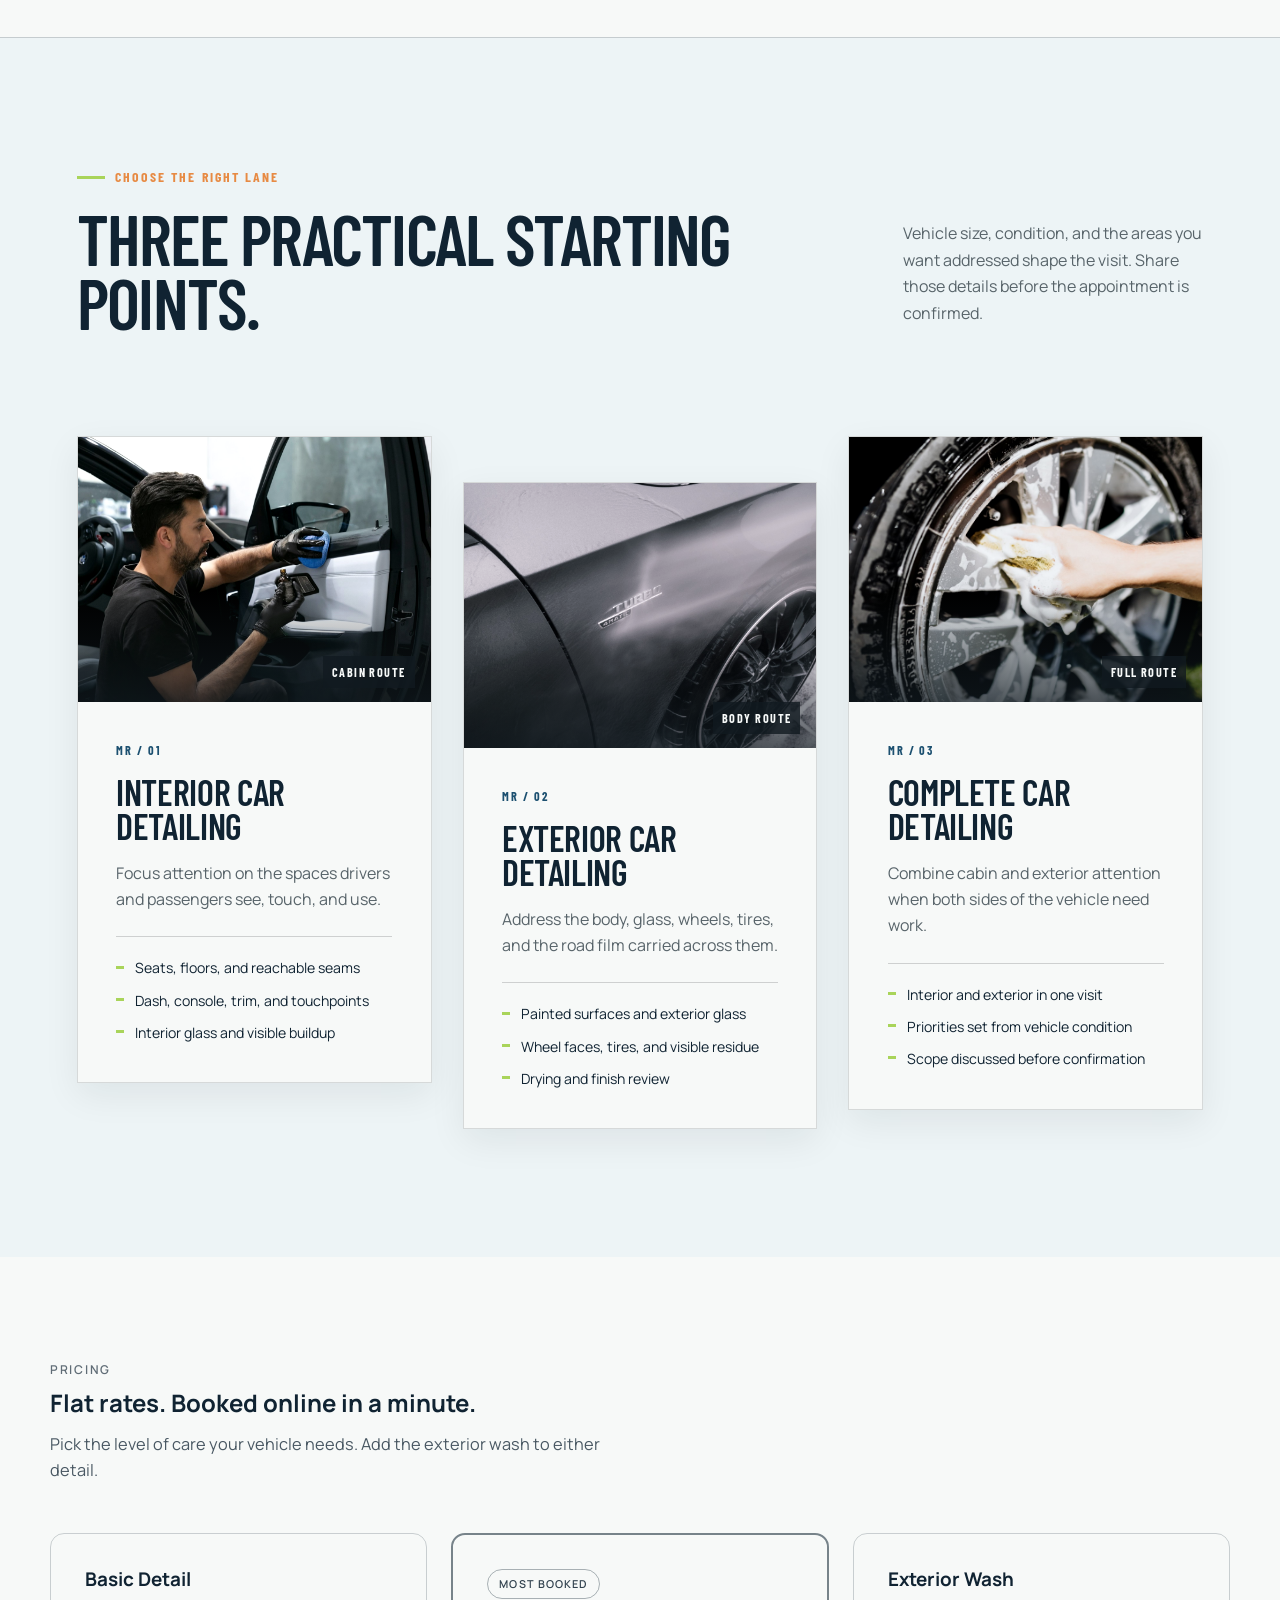
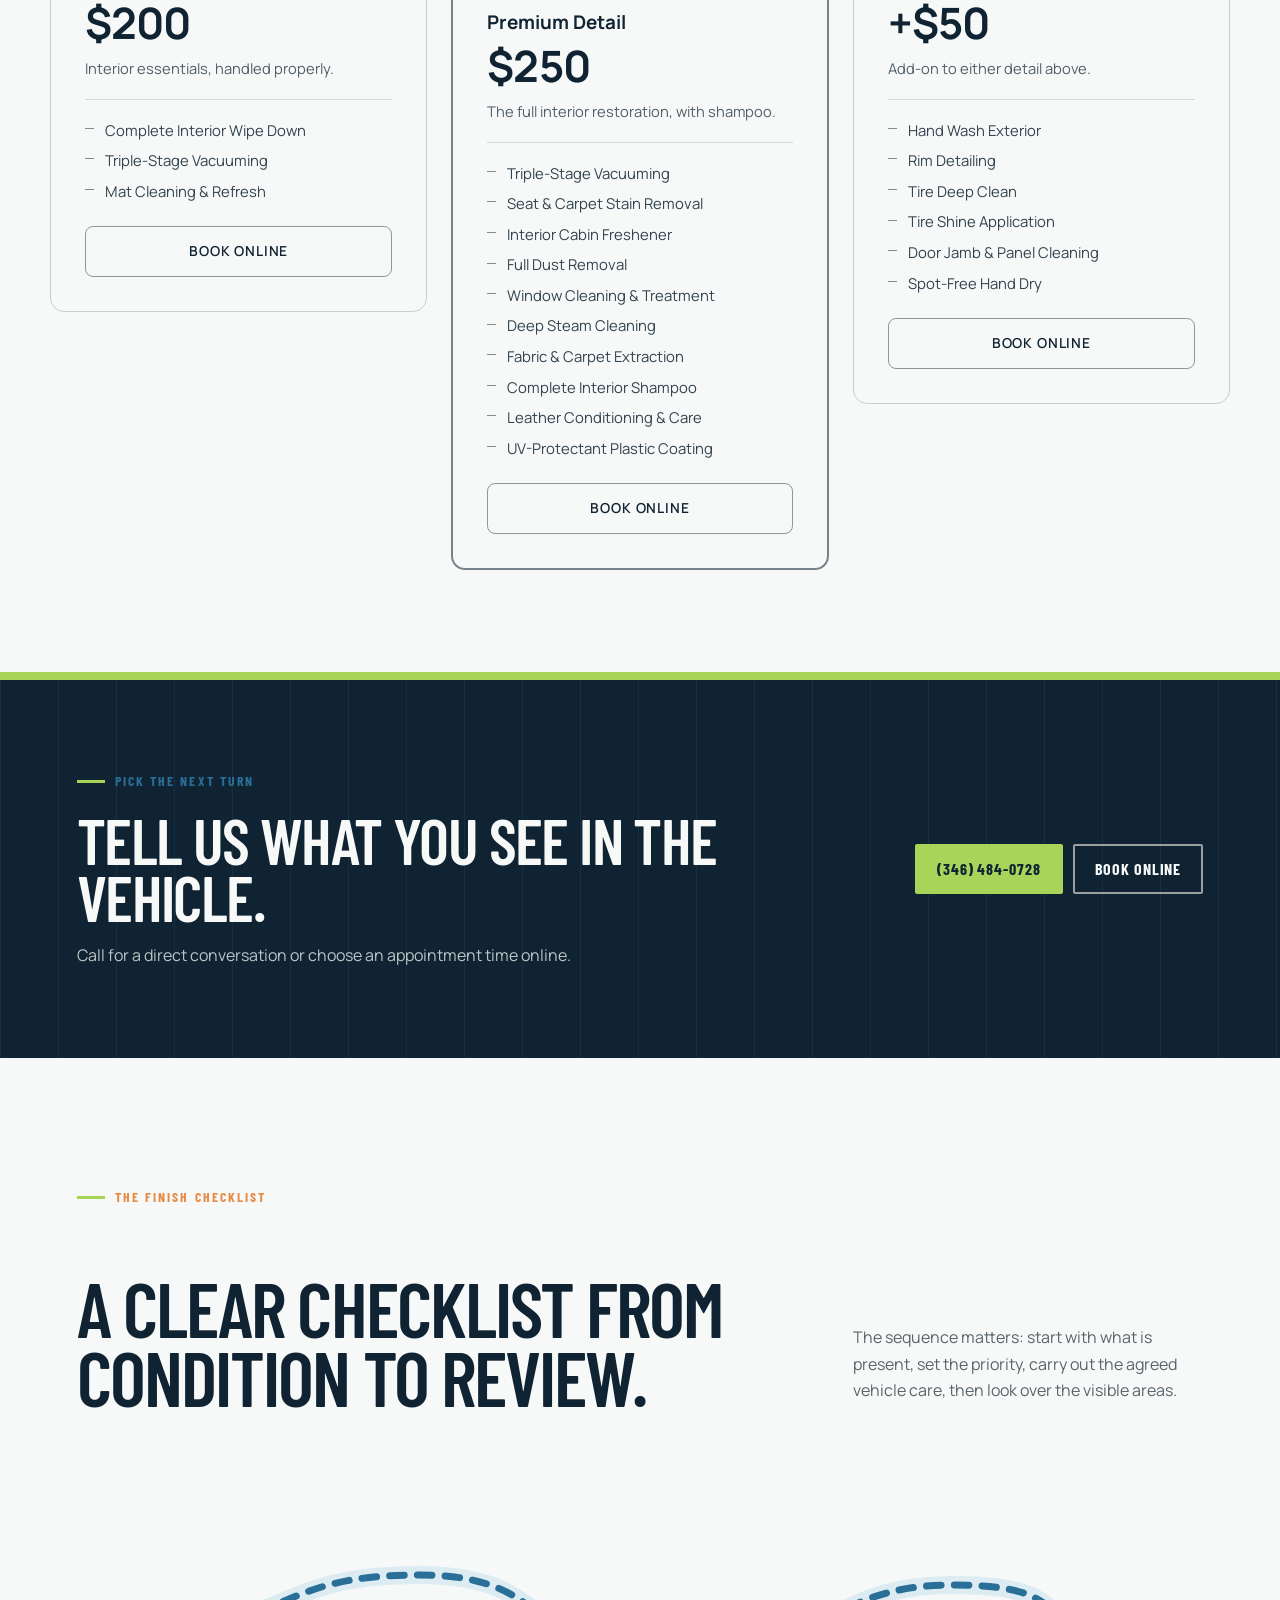
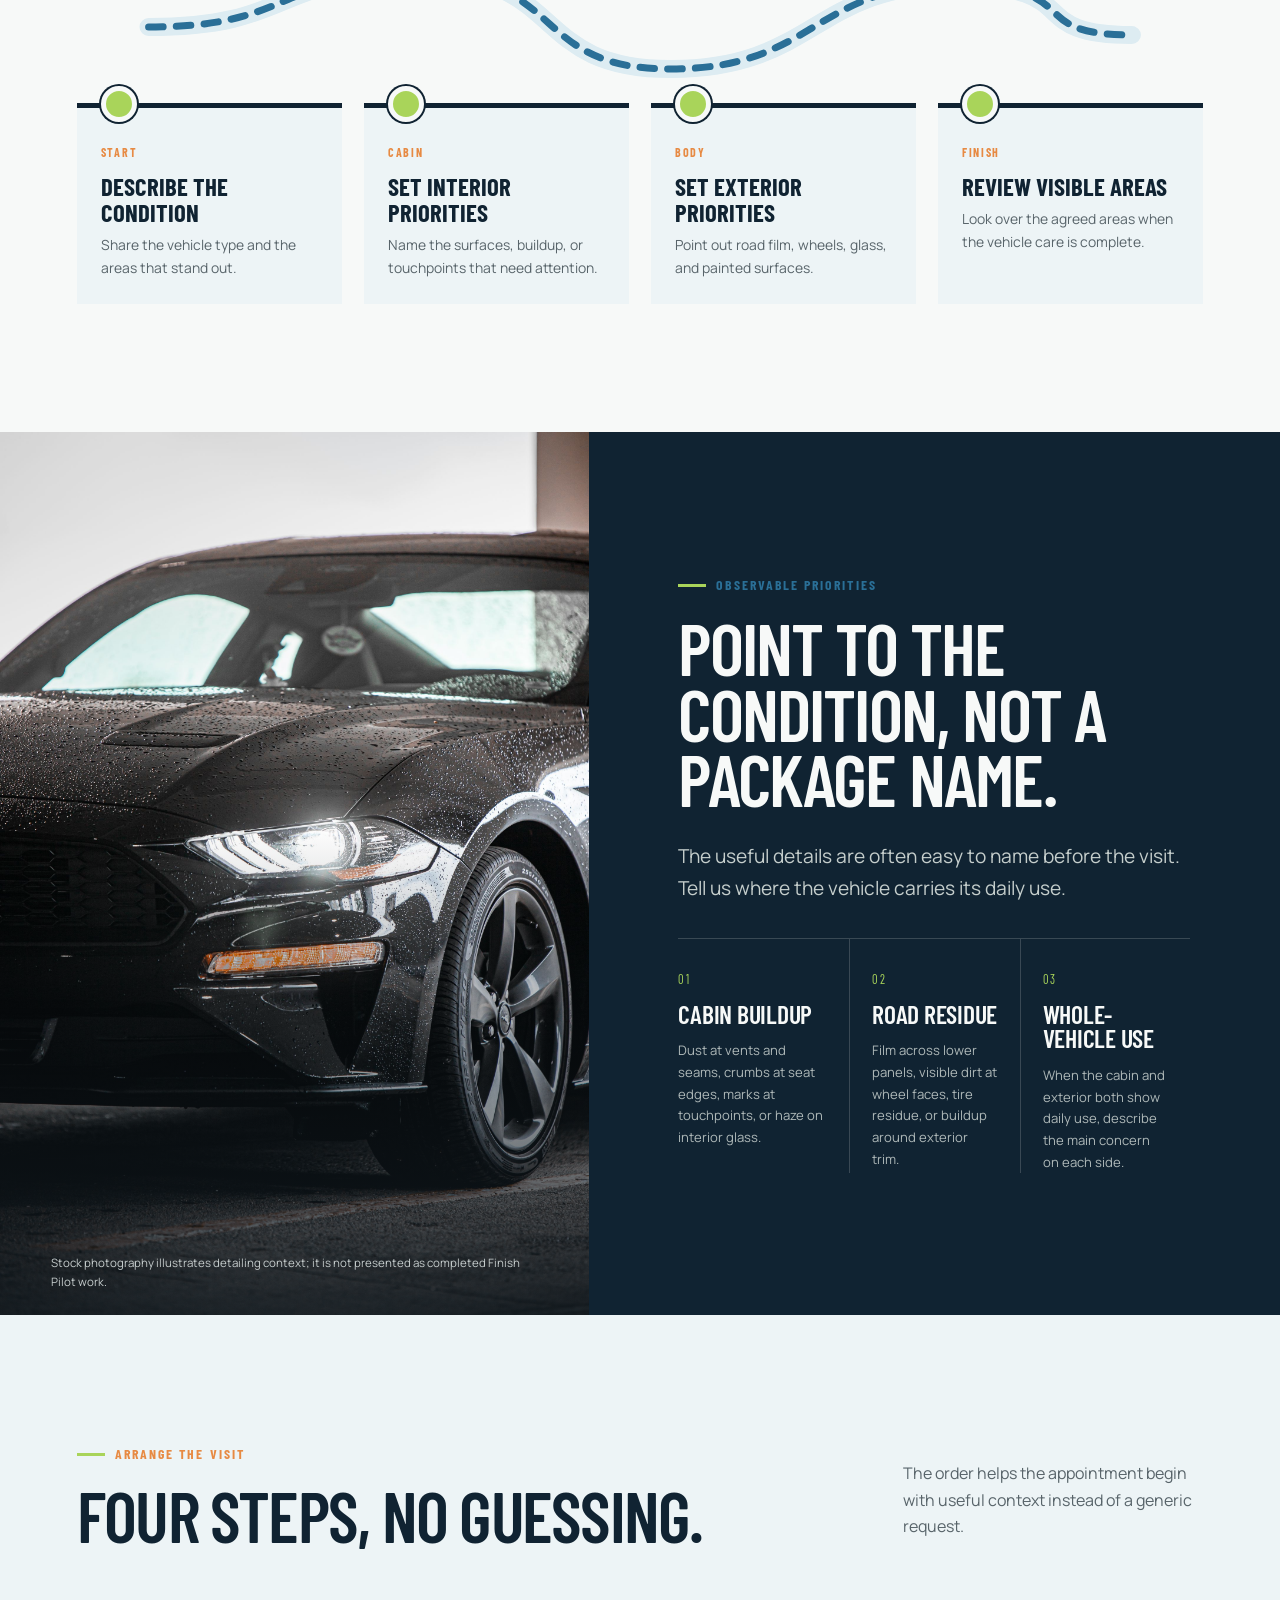
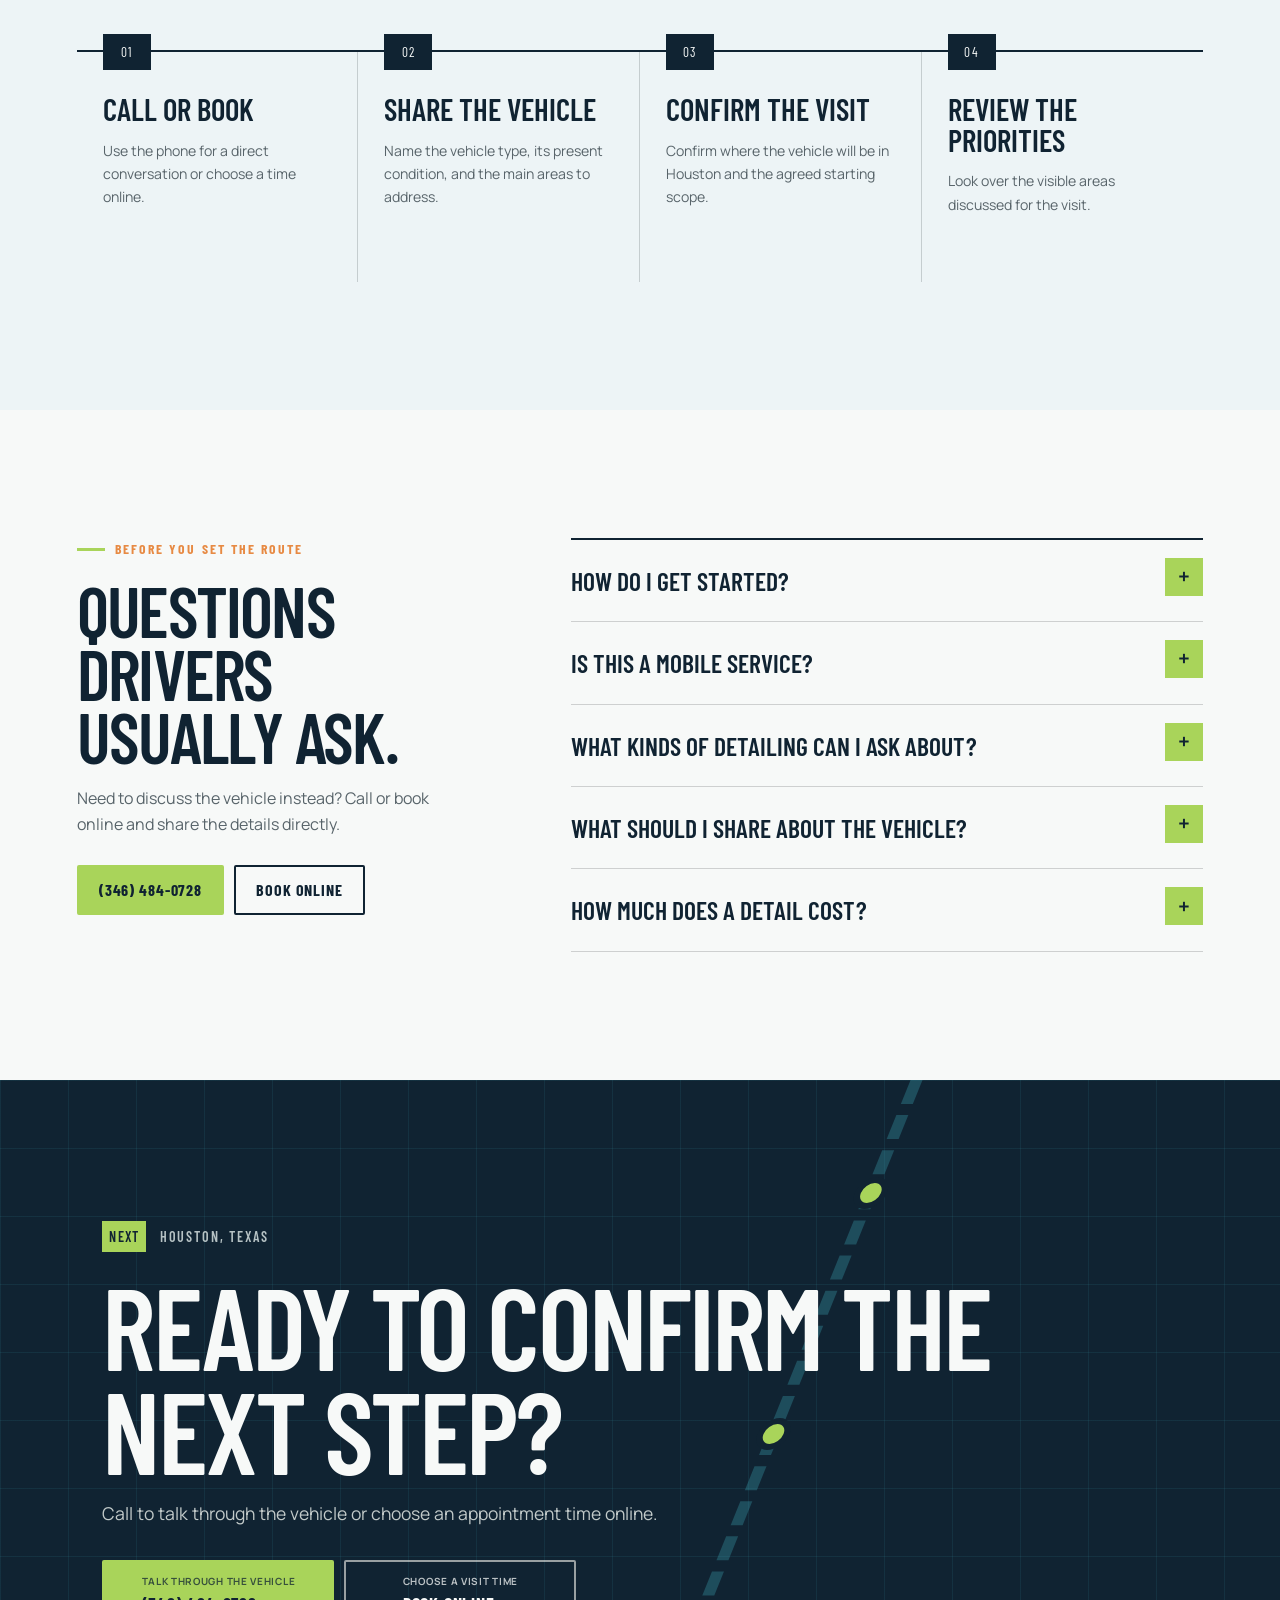
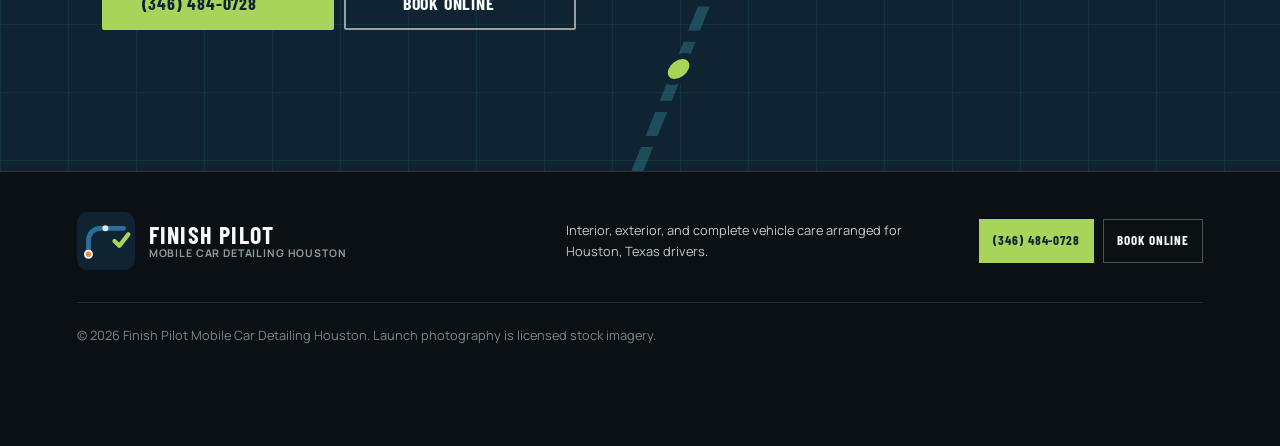
==== commit caad7a2a: "fix: sync GMB identity and pricing" ====
--- a/index.html
+++ b/index.html
@@ -3,7 +3,7 @@
 <head>
   <meta charset="utf-8">
   <meta name="viewport" content="width=device-width, initial-scale=1">
-  <title>Finish Pilot Mobile Car Detailing Houston, TX</title>
+  <title>Finish Pilot Mobile Car Detailing Houston | Call or Book Online</title>
   <meta name="description" content="Mobile car detailing in Houston, Texas for interior, exterior, and complete vehicle care. Call Finish Pilot or book an appointment online.">
   <meta name="theme-color" content="#102332">
   <meta property="og:title" content="Finish Pilot Mobile Car Detailing Houston">
@@ -19,88 +19,97 @@
   <link rel="preload" href="/assets/hero-route.jpg" as="image">
   <link rel="stylesheet" href="/styles.css">
   <script type="application/ld+json">
-  {
-    "@context": "https://schema.org",
-    "@type": "LocalBusiness",
-    "name": "Finish Pilot Mobile Car Detailing Houston",
-    "url": "https://finishpilot.shop/",
-    "description": "Mobile car detailing in Houston, Texas with interior, exterior, and complete vehicle care appointments.",
-    "areaServed": {
-      "@type": "City",
-      "name": "Houston",
-      "containedInPlace": {
-        "@type": "State",
-        "name": "Texas"
-      }
-    },
-    "hasOfferCatalog": {
-      "@type": "OfferCatalog",
-      "name": "Car detailing services",
-      "itemListElement": [
-        {
-          "@type": "Offer",
-          "itemOffered": {
-            "@type": "Service",
-            "name": "Interior car detailing"
+      {
+        "@context": "https://schema.org",
+        "@type": "LocalBusiness",
+        "name": "Finish Pilot Mobile Car Detailing Houston",
+        "url": "https://finishpilot.shop/",
+        "telephone": "+1 346-484-0728",
+        "address": {
+          "@type": "PostalAddress",
+          "streetAddress": "26500 Kuykendahl Rd",
+          "addressLocality": "The Woodlands",
+          "addressRegion": "TX",
+          "postalCode": "77389",
+          "addressCountry": "US"
+        },
+        "description": "Mobile car detailing in Houston, Texas with interior, exterior, and complete vehicle care appointments.",
+        "areaServed": {
+          "@type": "City",
+          "name": "Houston",
+          "containedInPlace": {
+            "@type": "State",
+            "name": "Texas"
           }
         },
-        {
-          "@type": "Offer",
-          "itemOffered": {
-            "@type": "Service",
-            "name": "Exterior car detailing"
+        "hasOfferCatalog": {
+          "@type": "OfferCatalog",
+          "name": "Car detailing services",
+          "itemListElement": [
+            {
+              "@type": "Offer",
+              "itemOffered": {
+                "@type": "Service",
+                "name": "Interior car detailing"
+              }
+            },
+            {
+              "@type": "Offer",
+              "itemOffered": {
+                "@type": "Service",
+                "name": "Exterior car detailing"
+              }
+            },
+            {
+              "@type": "Offer",
+              "itemOffered": {
+                "@type": "Service",
+                "name": "Complete car detailing"
+              }
+            }
+          ]
+        },
+        "priceRange": "$200-$250",
+        "makesOffer": [
+          {
+            "@type": "Offer",
+            "name": "Basic Detail",
+            "price": "200",
+            "priceCurrency": "USD",
+            "availability": "https://schema.org/InStock",
+            "itemOffered": {
+              "@type": "Service",
+              "name": "Basic Detail",
+              "description": "Interior essentials: complete interior wipe down, triple-stage vacuuming, and mat cleaning and refresh."
+            }
+          },
+          {
+            "@type": "Offer",
+            "name": "Premium Detail",
+            "price": "250",
+            "priceCurrency": "USD",
+            "availability": "https://schema.org/InStock",
+            "itemOffered": {
+              "@type": "Service",
+              "name": "Premium Detail",
+              "description": "The full interior restoration, including complete interior shampoo, deep steam cleaning, fabric and carpet extraction, and leather conditioning."
+            }
+          },
+          {
+            "@type": "Offer",
+            "name": "Exterior Wash",
+            "price": "50",
+            "priceCurrency": "USD",
+            "availability": "https://schema.org/InStock",
+            "itemOffered": {
+              "@type": "Service",
+              "name": "Exterior Wash",
+              "description": "Add-on exterior wash: hand wash, rim detailing, tire deep clean and shine, door jamb cleaning, and spot-free hand dry."
+            }
           }
-        },
-        {
-          "@type": "Offer",
-          "itemOffered": {
-            "@type": "Service",
-            "name": "Complete car detailing"
-          }
-        }
-      ]
-    },
-    "priceRange": "$200-$250",
-    "makesOffer": [
-      {
-        "@type": "Offer",
-        "name": "Basic Detail",
-        "price": "200",
-        "priceCurrency": "USD",
-        "availability": "https://schema.org/InStock",
-        "itemOffered": {
-          "@type": "Service",
-          "name": "Basic Detail",
-          "description": "Interior essentials: complete interior wipe down, triple-stage vacuuming, and mat cleaning and refresh."
-        }
-      },
-      {
-        "@type": "Offer",
-        "name": "Premium Detail",
-        "price": "250",
-        "priceCurrency": "USD",
-        "availability": "https://schema.org/InStock",
-        "itemOffered": {
-          "@type": "Service",
-          "name": "Premium Detail",
-          "description": "The full interior restoration, including complete interior shampoo, deep steam cleaning, fabric and carpet extraction, and leather conditioning."
-        }
-      },
-      {
-        "@type": "Offer",
-        "name": "Exterior Wash",
-        "price": "50",
-        "priceCurrency": "USD",
-        "availability": "https://schema.org/InStock",
-        "itemOffered": {
-          "@type": "Service",
-          "name": "Exterior Wash",
-          "description": "Add-on exterior wash: hand wash, rim detailing, tire deep clean and shine, door jamb cleaning, and spot-free hand dry."
-        }
+        ]
       }
-    ]
-  }
-  </script>
+    </script>
 </head>
 <body>
   <a class="skip-link" href="#main">Skip to content</a>
@@ -125,7 +134,7 @@
       <a href="#priorities">Priorities</a>
       <a href="#questions">Questions</a>
       <div class="nav-actions">
-        <a class="button button-call button-small" href="#contact" aria-disabled="true">Phone pending</a>
+        <a class="button button-call button-small" href="tel:+13464840728">(346) 484-0728</a>
         <a class="button button-book button-small" href="https://cal.com/sumitdatta/auto-detail-service">Book online</a>
       </div>
     </nav>
@@ -138,9 +147,9 @@
         <h1>Know the condition. <em>Choose the next move.</em></h1>
         <p class="hero-lede">Houston roads leave a trace. Arrange focused interior, exterior, or complete car detailing around the vehicle you drive every day.</p>
         <div class="action-pair hero-actions">
-          <a class="button button-call button-large" href="#contact" aria-disabled="true">
+          <a class="button button-call button-large" href="tel:+13464840728">
             <span>Talk through the vehicle</span>
-            <strong>Phone pending</strong>
+            <strong>(346) 484-0728</strong>
           </a>
           <a class="button button-book button-large" href="https://cal.com/sumitdatta/auto-detail-service">
             <span>Choose a visit time</span>
@@ -310,7 +319,7 @@
         <p>Call for a direct conversation or choose an appointment time online.</p>
       </div>
       <div class="action-pair">
-        <a class="button button-call" href="#contact" aria-disabled="true">Phone pending</a>
+        <a class="button button-call" href="tel:+13464840728">(346) 484-0728</a>
         <a class="button button-book button-book-light" href="https://cal.com/sumitdatta/auto-detail-service">Book online</a>
       </div>
     </section>
@@ -403,14 +412,14 @@
         <h2 id="questions-title">Questions drivers usually ask.</h2>
         <p>Need to discuss the vehicle instead? Call or book online and share the details directly.</p>
         <div class="action-pair questions-actions">
-          <a class="button button-call" href="#contact" aria-disabled="true">Phone pending</a>
+          <a class="button button-call" href="tel:+13464840728">(346) 484-0728</a>
           <a class="button button-book button-book-dark" href="https://cal.com/sumitdatta/auto-detail-service">Book online</a>
         </div>
       </div>
       <div class="faq-list">
         <details>
           <summary>How do I get started?</summary>
-          <p>Phone pending or book online. Share the vehicle type, its condition, the areas that need attention, and where it will be in Houston.</p>
+          <p>Call (346) 484-0728 or book online. Share the vehicle type, its condition, the areas that need attention, and where it will be in Houston.</p>
         </details>
         <details>
           <summary>Is this a mobile service?</summary>
@@ -439,9 +448,9 @@
       <h2>Ready to confirm the next step?</h2>
       <p>Call to talk through the vehicle or choose an appointment time online.</p>
       <div class="action-pair final-actions">
-        <a class="button button-call button-large" href="#contact" aria-disabled="true">
+        <a class="button button-call button-large" href="tel:+13464840728">
           <span>Talk through the vehicle</span>
-          <strong>Phone pending</strong>
+          <strong>(346) 484-0728</strong>
         </a>
         <a class="button button-book button-book-light button-large" href="https://cal.com/sumitdatta/auto-detail-service">
           <span>Choose a visit time</span>
@@ -458,14 +467,14 @@
     </div>
     <p>Interior, exterior, and complete vehicle care arranged for Houston, Texas drivers.</p>
     <div class="footer-actions">
-      <a href="#contact" aria-disabled="true">Phone pending</a>
+      <a href="tel:+13464840728">(346) 484-0728</a>
       <a href="https://cal.com/sumitdatta/auto-detail-service">Book online</a>
     </div>
     <p class="footer-fine">© <span data-year>2026</span> Finish Pilot Mobile Car Detailing Houston. Launch photography is licensed stock imagery.</p>
   </footer>
 
   <div class="mobile-action-bar" aria-label="Contact options">
-    <a href="#contact" aria-disabled="true"><span>Call</span><strong>Phone pending</strong></a>
+    <a href="tel:+13464840728"><span>Call</span><strong>(346) 484-0728</strong></a>
     <a href="https://cal.com/sumitdatta/auto-detail-service"><span>Schedule</span><strong>Book online</strong></a>
   </div>
 
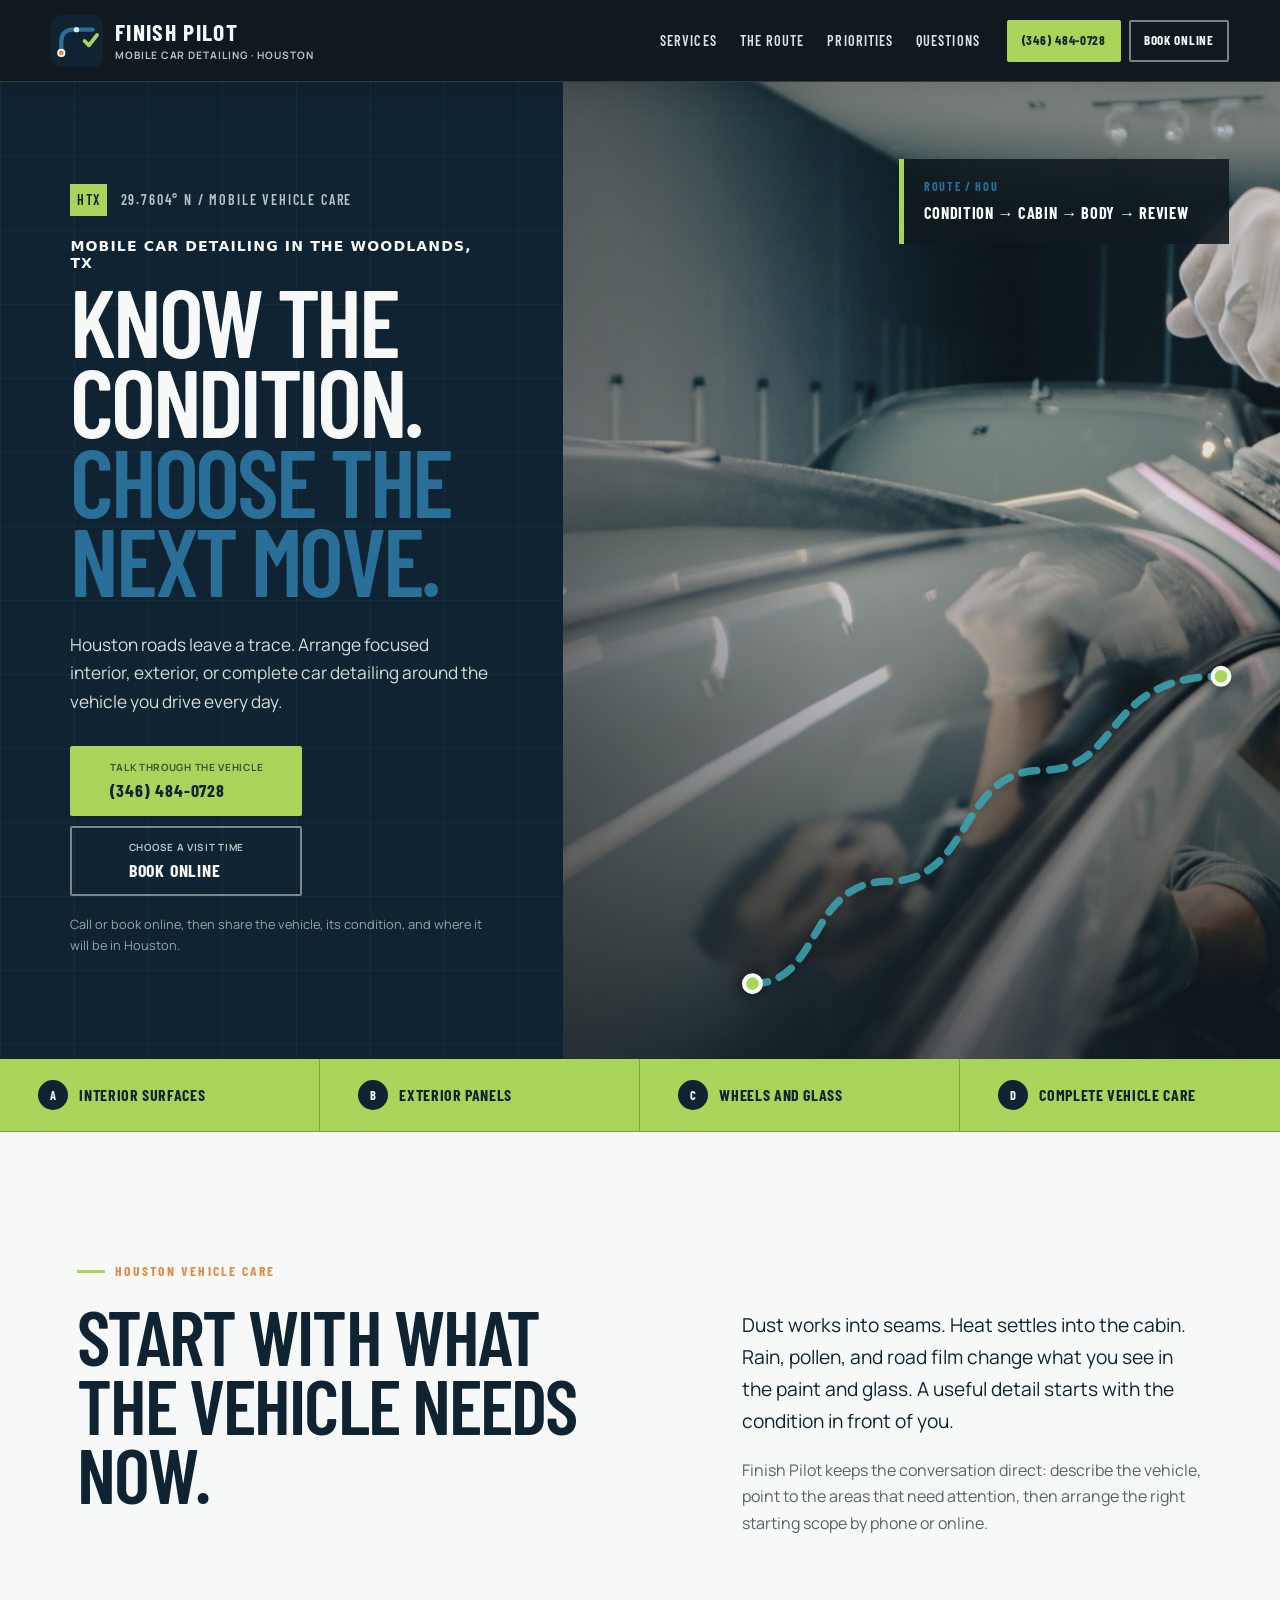
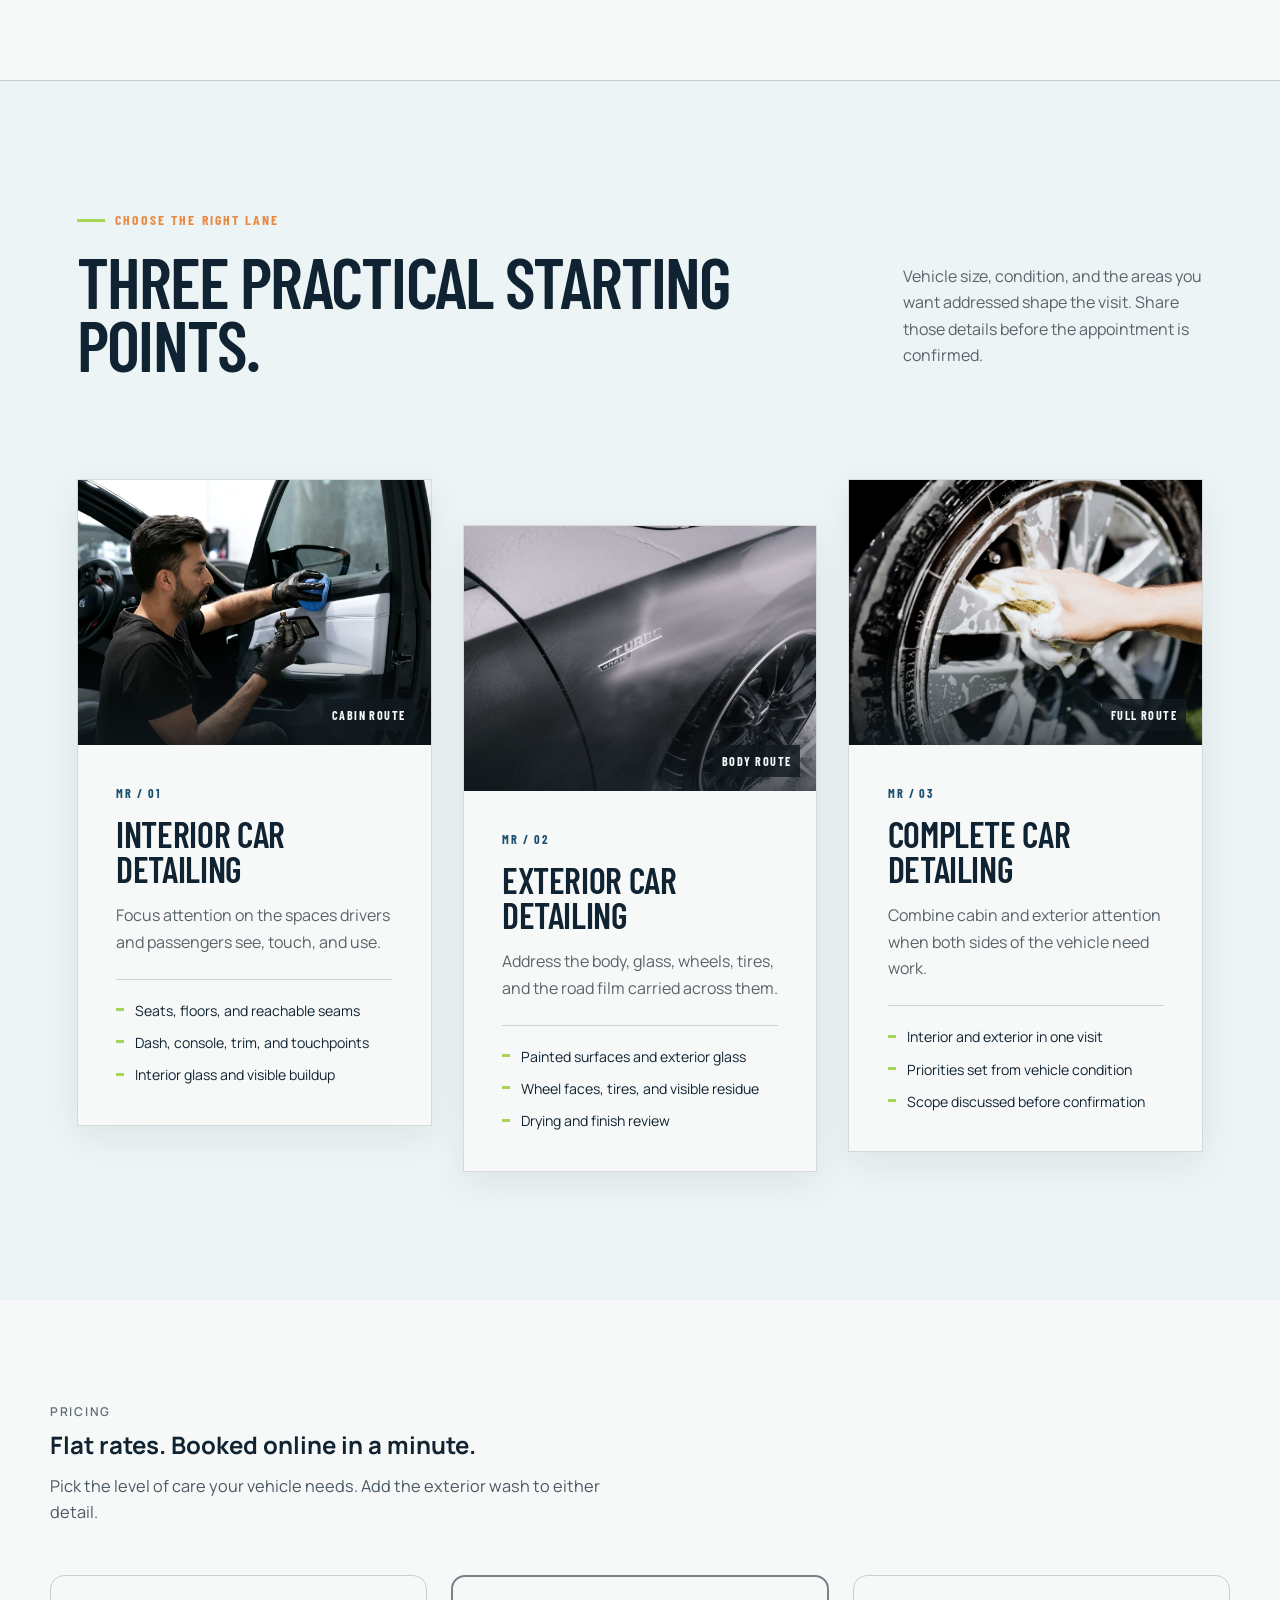
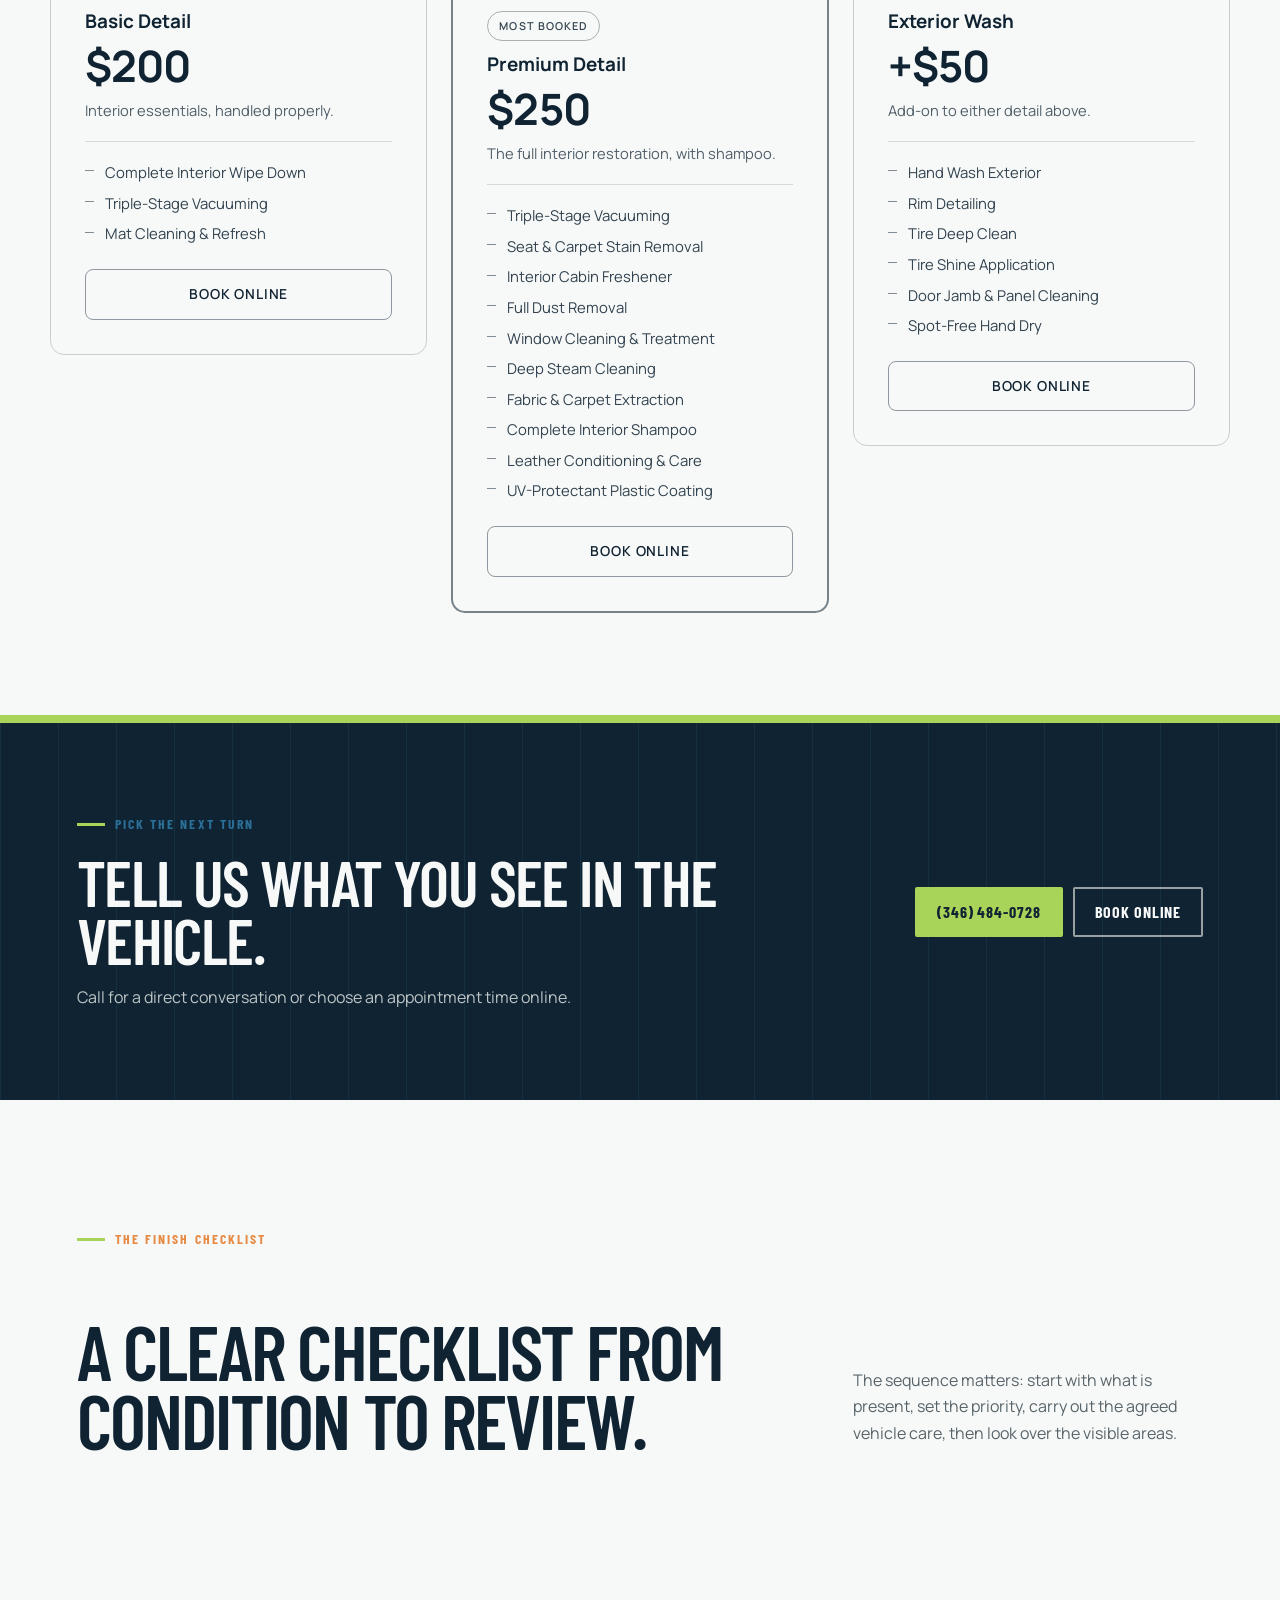
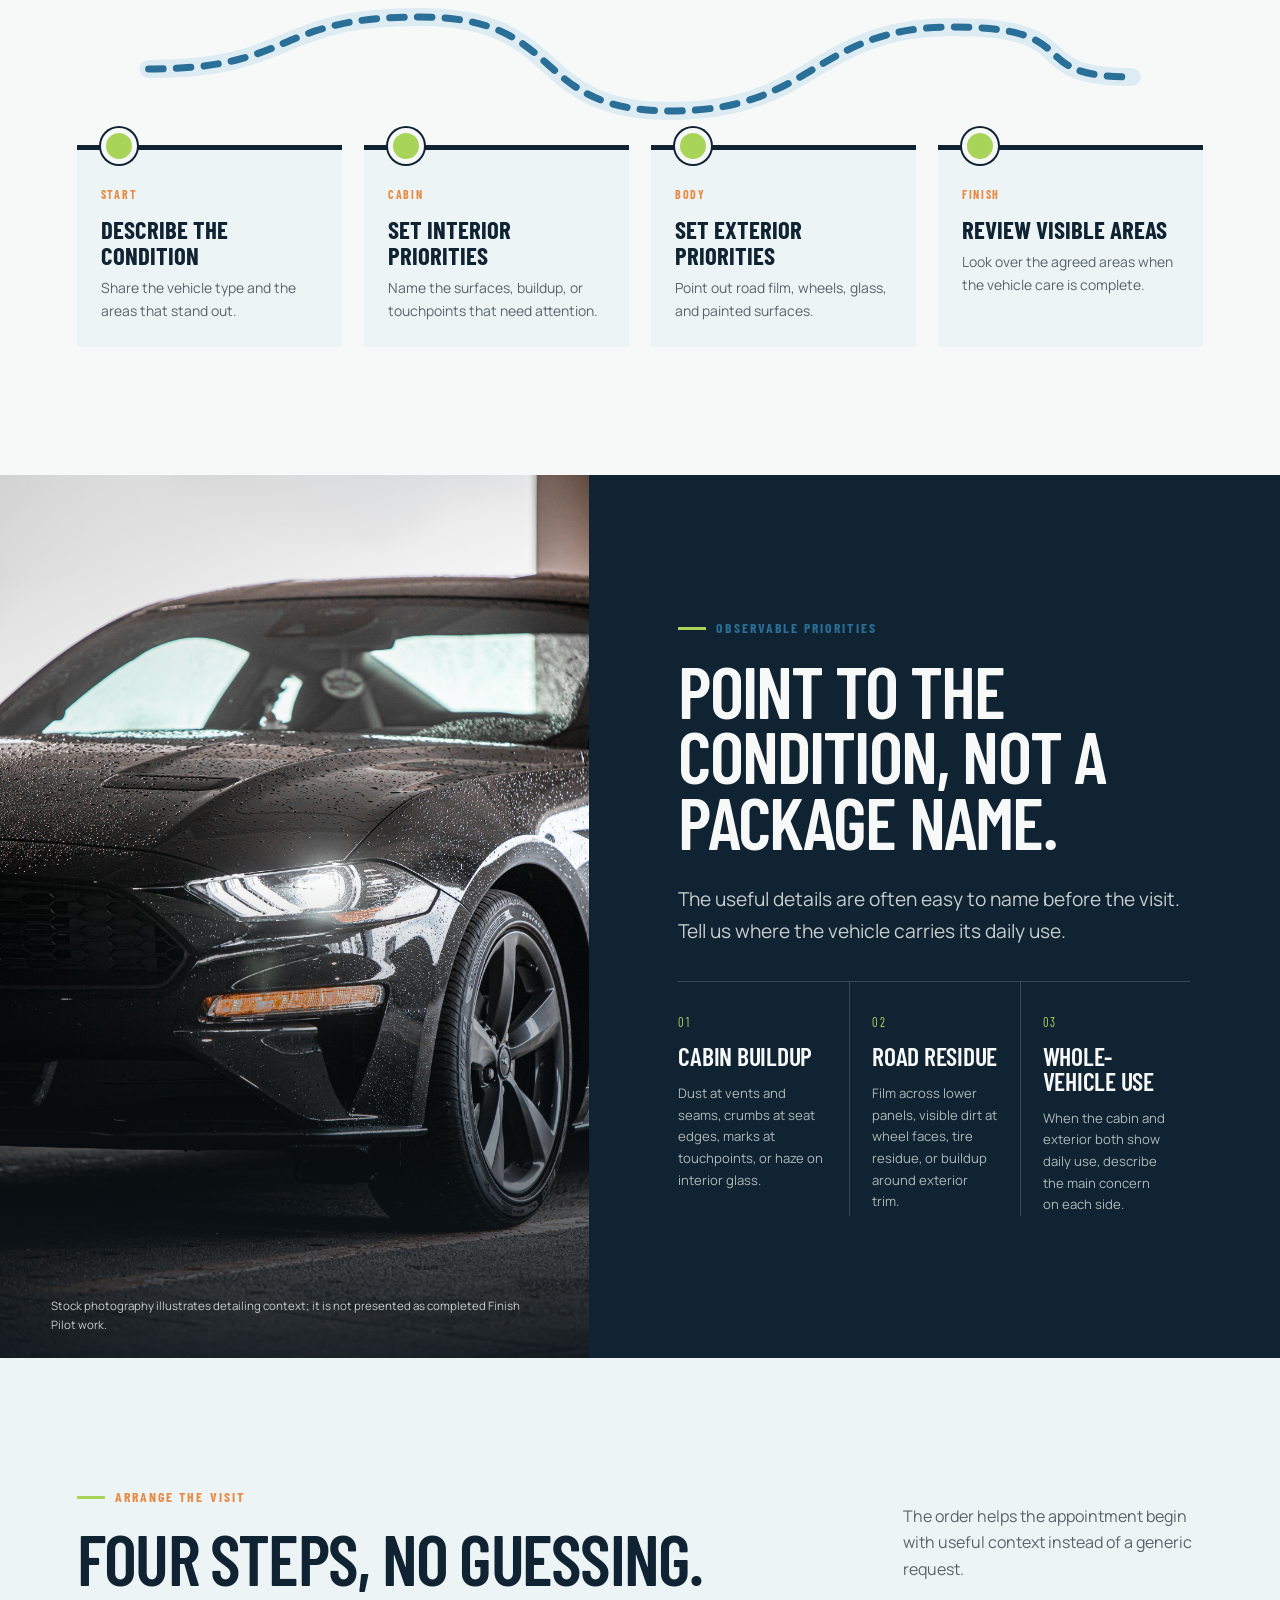
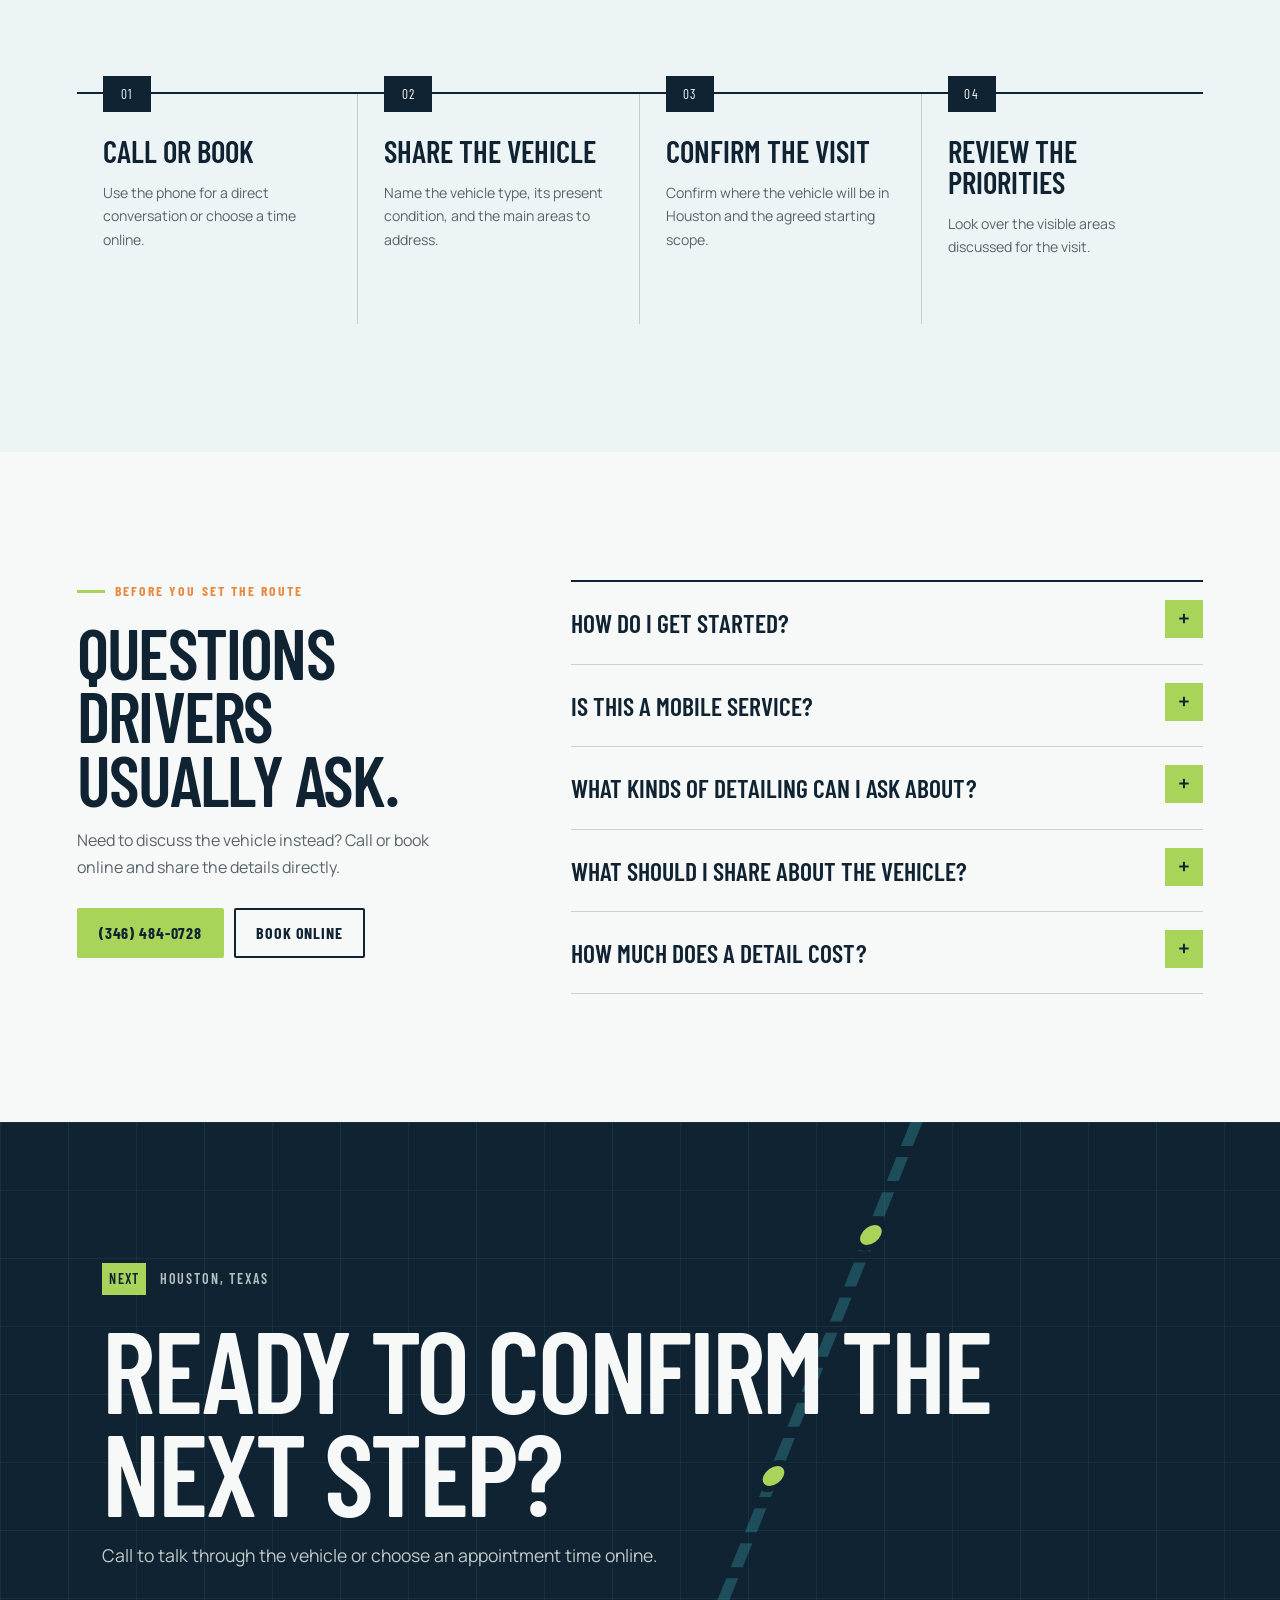
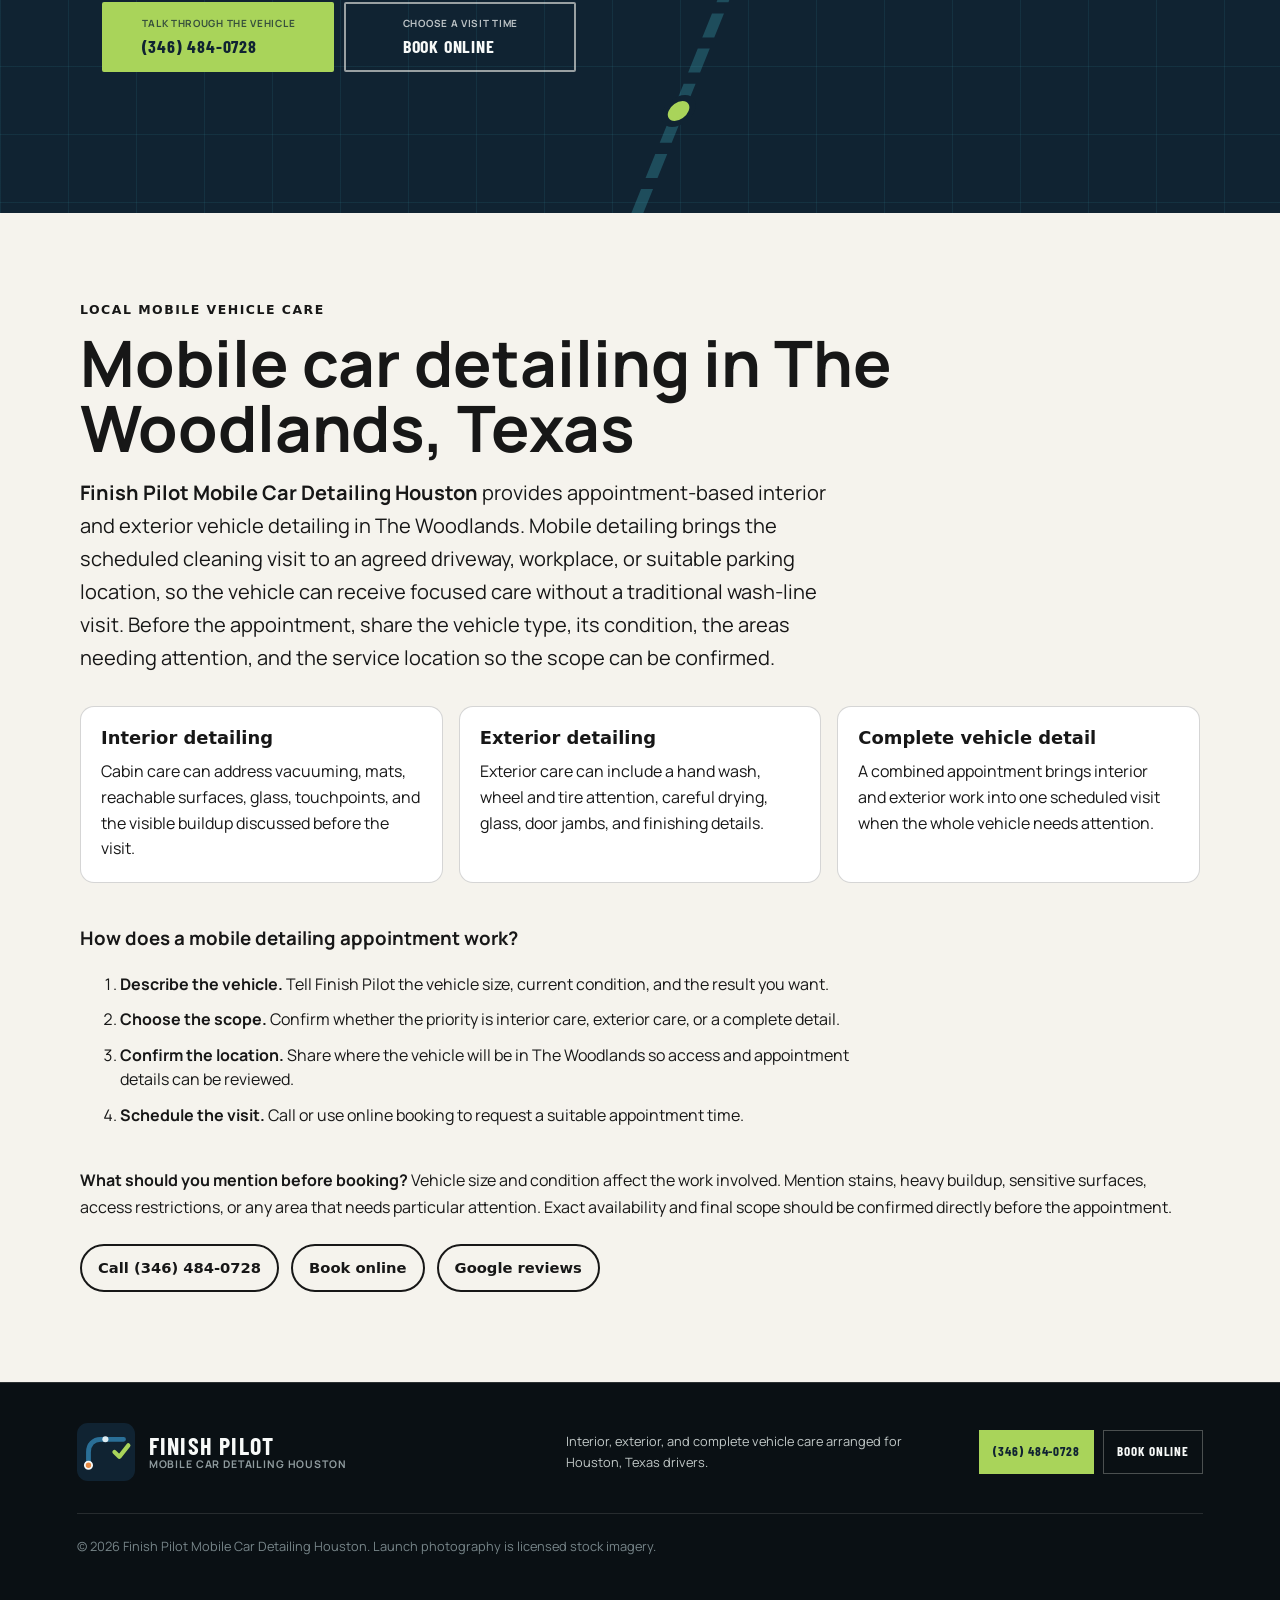
==== commit e2651fce: "Improve local SEO and AI search visibility" ====
--- a/index.html
+++ b/index.html
@@ -3,14 +3,8 @@
 <head>
   <meta charset="utf-8">
   <meta name="viewport" content="width=device-width, initial-scale=1">
-  <title>Finish Pilot Mobile Car Detailing Houston | Call or Book Online</title>
-  <meta name="description" content="Mobile car detailing in Houston, Texas for interior, exterior, and complete vehicle care. Call Finish Pilot or book an appointment online.">
+  <title>Mobile Car Detailing in The Woodlands, TX | Finish Pilot</title>
   <meta name="theme-color" content="#102332">
-  <meta property="og:title" content="Finish Pilot Mobile Car Detailing Houston">
-  <meta property="og:description" content="Call or book mobile car detailing for interior, exterior, and complete vehicle care in Houston, Texas.">
-  <meta property="og:type" content="website">
-  <meta property="og:url" content="https://finishpilot.shop/">
-  <meta property="og:image" content="https://finishpilot.shop/assets/hero-route.jpg">
   <link rel="canonical" href="https://finishpilot.shop/">
   <link rel="icon" href="/assets/favicon.svg" type="image/svg+xml">
   <link rel="preconnect" href="https://fonts.googleapis.com">
@@ -19,97 +13,181 @@
   <link rel="preload" href="/assets/hero-route.jpg" as="image">
   <link rel="stylesheet" href="/styles.css">
   <script type="application/ld+json">
+{
+  "@context": "https://schema.org",
+  "@type": "AutomotiveBusiness",
+  "name": "Finish Pilot Mobile Car Detailing Houston",
+  "url": "https://finishpilot.shop/",
+  "telephone": "+1 346-484-0728",
+  "address": {
+    "@type": "PostalAddress",
+    "streetAddress": "26500 Kuykendahl Rd",
+    "addressLocality": "The Woodlands",
+    "addressRegion": "TX",
+    "postalCode": "77389",
+    "addressCountry": "US"
+  },
+  "description": "Mobile car detailing in Houston, Texas with interior, exterior, and complete vehicle care appointments.",
+  "areaServed": {
+    "@type": "City",
+    "name": "The Woodlands",
+    "containedInPlace": {
+      "@type": "State",
+      "name": "Texas"
+    }
+  },
+  "hasOfferCatalog": {
+    "@type": "OfferCatalog",
+    "name": "Car detailing services",
+    "itemListElement": [
       {
-        "@context": "https://schema.org",
-        "@type": "LocalBusiness",
-        "name": "Finish Pilot Mobile Car Detailing Houston",
-        "url": "https://finishpilot.shop/",
-        "telephone": "+1 346-484-0728",
-        "address": {
-          "@type": "PostalAddress",
-          "streetAddress": "26500 Kuykendahl Rd",
-          "addressLocality": "The Woodlands",
-          "addressRegion": "TX",
-          "postalCode": "77389",
-          "addressCountry": "US"
-        },
-        "description": "Mobile car detailing in Houston, Texas with interior, exterior, and complete vehicle care appointments.",
-        "areaServed": {
-          "@type": "City",
-          "name": "Houston",
-          "containedInPlace": {
-            "@type": "State",
-            "name": "Texas"
-          }
-        },
-        "hasOfferCatalog": {
-          "@type": "OfferCatalog",
-          "name": "Car detailing services",
-          "itemListElement": [
-            {
-              "@type": "Offer",
-              "itemOffered": {
-                "@type": "Service",
-                "name": "Interior car detailing"
-              }
-            },
-            {
-              "@type": "Offer",
-              "itemOffered": {
-                "@type": "Service",
-                "name": "Exterior car detailing"
-              }
-            },
-            {
-              "@type": "Offer",
-              "itemOffered": {
-                "@type": "Service",
-                "name": "Complete car detailing"
-              }
-            }
-          ]
-        },
-        "priceRange": "$200-$250",
-        "makesOffer": [
-          {
-            "@type": "Offer",
-            "name": "Basic Detail",
-            "price": "200",
-            "priceCurrency": "USD",
-            "availability": "https://schema.org/InStock",
-            "itemOffered": {
-              "@type": "Service",
-              "name": "Basic Detail",
-              "description": "Interior essentials: complete interior wipe down, triple-stage vacuuming, and mat cleaning and refresh."
-            }
-          },
-          {
-            "@type": "Offer",
-            "name": "Premium Detail",
-            "price": "250",
-            "priceCurrency": "USD",
-            "availability": "https://schema.org/InStock",
-            "itemOffered": {
-              "@type": "Service",
-              "name": "Premium Detail",
-              "description": "The full interior restoration, including complete interior shampoo, deep steam cleaning, fabric and carpet extraction, and leather conditioning."
-            }
-          },
-          {
-            "@type": "Offer",
-            "name": "Exterior Wash",
-            "price": "50",
-            "priceCurrency": "USD",
-            "availability": "https://schema.org/InStock",
-            "itemOffered": {
-              "@type": "Service",
-              "name": "Exterior Wash",
-              "description": "Add-on exterior wash: hand wash, rim detailing, tire deep clean and shine, door jamb cleaning, and spot-free hand dry."
-            }
-          }
-        ]
+        "@type": "Offer",
+        "itemOffered": {
+          "@type": "Service",
+          "name": "Interior car detailing"
+        }
+      },
+      {
+        "@type": "Offer",
+        "itemOffered": {
+          "@type": "Service",
+          "name": "Exterior car detailing"
+        }
+      },
+      {
+        "@type": "Offer",
+        "itemOffered": {
+          "@type": "Service",
+          "name": "Complete car detailing"
+        }
       }
+    ]
+  },
+  "priceRange": "$200-$250",
+  "makesOffer": [
+    {
+      "@type": "Offer",
+      "name": "Basic Detail",
+      "price": "200",
+      "priceCurrency": "USD",
+      "availability": "https://schema.org/InStock",
+      "itemOffered": {
+        "@type": "Service",
+        "name": "Basic Detail",
+        "description": "Interior essentials: complete interior wipe down, triple-stage vacuuming, and mat cleaning and refresh."
+      }
+    },
+    {
+      "@type": "Offer",
+      "name": "Premium Detail",
+      "price": "250",
+      "priceCurrency": "USD",
+      "availability": "https://schema.org/InStock",
+      "itemOffered": {
+        "@type": "Service",
+        "name": "Premium Detail",
+        "description": "The full interior restoration, including complete interior shampoo, deep steam cleaning, fabric and carpet extraction, and leather conditioning."
+      }
+    },
+    {
+      "@type": "Offer",
+      "name": "Exterior Wash",
+      "price": "50",
+      "priceCurrency": "USD",
+      "availability": "https://schema.org/InStock",
+      "itemOffered": {
+        "@type": "Service",
+        "name": "Exterior Wash",
+        "description": "Add-on exterior wash: hand wash, rim detailing, tire deep clean and shine, door jamb cleaning, and spot-free hand dry."
+      }
+    }
+  ],
+  "@id": "https://finishpilot.shop/#business",
+  "geo": {
+    "@type": "GeoCoordinates",
+    "latitude": 30.145713695951,
+    "longitude": -95.549960731058
+  },
+  "image": "https://finishpilot.shop/assets/hero-route.jpg",
+  "sameAs": [
+    "https://g.page/r/CZ1Y6jZhZHP5EBM/review"
+  ],
+  "contactPoint": {
+    "@type": "ContactPoint",
+    "telephone": "+1 346-484-0728",
+    "contactType": "customer service",
+    "areaServed": "US-TX",
+    "availableLanguage": "English"
+  }
+}
     </script>
+<!-- SEO-GEO:START -->
+  <meta name="description" content="Mobile car detailing in The Woodlands, TX from Finish Pilot, with interior cleaning, exterior hand washing, and complete details. Call or book online.">
+  <meta name="robots" content="index, follow, max-image-preview:large, max-snippet:-1, max-video-preview:-1">
+  <meta property="og:locale" content="en_US">
+  <meta property="og:type" content="website">
+  <meta property="og:site_name" content="Finish Pilot">
+  <meta property="og:title" content="Mobile Car Detailing in The Woodlands, TX | Finish Pilot">
+  <meta property="og:description" content="Mobile car detailing in The Woodlands, TX from Finish Pilot, with interior cleaning, exterior hand washing, and complete details. Call or book online.">
+  <meta property="og:url" content="https://finishpilot.shop/">
+  <meta property="og:image" content="https://finishpilot.shop/assets/hero-route.jpg">
+  <meta name="twitter:image" content="https://finishpilot.shop/assets/hero-route.jpg">
+  <meta name="twitter:card" content="summary_large_image">
+  <meta name="twitter:title" content="Mobile Car Detailing in The Woodlands, TX | Finish Pilot">
+  <meta name="twitter:description" content="Mobile car detailing in The Woodlands, TX from Finish Pilot, with interior cleaning, exterior hand washing, and complete details. Call or book online.">
+  <style id="seo-geo-styles">
+    .seo-local-intent { display:block; margin:0 0 .55rem; font:700 clamp(.78rem,1.1vw,.95rem)/1.2 system-ui,sans-serif; letter-spacing:.08em; text-transform:uppercase; }
+    .seo-geo-section { background:#f5f3ed; color:#171717; padding:clamp(3.5rem,7vw,6.5rem) clamp(1.25rem,5vw,5rem); }
+    .seo-geo-inner { width:min(1120px,100%); margin:0 auto; }
+    .seo-geo-kicker { margin:0 0 .75rem; font:700 .78rem/1.2 system-ui,sans-serif; letter-spacing:.12em; text-transform:uppercase; }
+    .seo-geo-section h2 { max-width:22ch; margin:0 0 1rem; color:inherit; font-size:clamp(2rem,5vw,4rem); line-height:1.02; }
+    .seo-geo-answer { max-width:760px; margin:0 0 2rem; font-size:clamp(1.05rem,2vw,1.25rem); line-height:1.65; }
+    .seo-geo-grid { display:grid; grid-template-columns:repeat(3,minmax(0,1fr)); gap:1rem; margin:2rem 0; }
+    .seo-geo-card { border:1px solid rgba(23,23,23,.18); border-radius:14px; padding:1.25rem; background:#fff; }
+    .seo-geo-card h3 { margin:0 0 .6rem; color:inherit; font:700 1.12rem/1.25 system-ui,sans-serif; }
+    .seo-geo-card p { margin:0; line-height:1.6; }
+    .seo-geo-steps { max-width:820px; margin:2.5rem 0; }
+    .seo-geo-steps li { margin:.65rem 0; line-height:1.55; }
+    .seo-geo-actions { display:flex; flex-wrap:wrap; gap:.75rem; margin-top:1.5rem; }
+    .seo-geo-action { display:inline-flex; align-items:center; min-height:48px; padding:.75rem 1rem; border:2px solid currentColor; border-radius:999px; color:inherit; font:700 .92rem/1 system-ui,sans-serif; text-decoration:none; }
+    @media (max-width:760px) { .seo-geo-grid { grid-template-columns:1fr; } }
+  </style>
+<!-- SEO-GEO:END -->
+  <script id="seo-geo-entity-schema" type="application/ld+json">
+{
+  "@context": "https://schema.org",
+  "@graph": [
+    {
+      "@type": "WebSite",
+      "@id": "https://finishpilot.shop/#website",
+      "url": "https://finishpilot.shop/",
+      "name": "Finish Pilot Mobile Car Detailing Houston",
+      "inLanguage": "en-US",
+      "publisher": {
+        "@id": "https://finishpilot.shop/#business"
+      }
+    },
+    {
+      "@type": "Service",
+      "@id": "https://finishpilot.shop/#mobile-car-detailing",
+      "name": "Mobile Car Detailing in The Woodlands, Texas",
+      "serviceType": "Mobile car detailing",
+      "provider": {
+        "@id": "https://finishpilot.shop/#business"
+      },
+      "areaServed": {
+        "@type": "City",
+        "name": "The Woodlands",
+        "containedInPlace": {
+          "@type": "State",
+          "name": "Texas"
+        }
+      },
+      "url": "https://finishpilot.shop/#services"
+    }
+  ]
+}
+  </script>
 </head>
 <body>
   <a class="skip-link" href="#main">Skip to content</a>
@@ -144,7 +222,7 @@
     <section class="hero" id="top">
       <div class="hero-copy">
         <p class="coordinate"><span>HTX</span> 29.7604° N / Mobile vehicle care</p>
-        <h1>Know the condition. <em>Choose the next move.</em></h1>
+        <h1><span class="seo-local-intent" data-seo-local-intent>Mobile Car Detailing in The Woodlands, TX</span>Know the condition. <em>Choose the next move.</em></h1>
         <p class="hero-lede">Houston roads leave a trace. Arrange focused interior, exterior, or complete car detailing around the vehicle you drive every day.</p>
         <div class="action-pair hero-actions">
           <a class="button button-call button-large" href="tel:+13464840728">
@@ -458,6 +536,47 @@
         </a>
       </div>
     </section>
+  <!-- SEO-GEO-LOCAL:START -->
+    <section class="seo-geo-section" id="local-detailing" aria-labelledby="local-detailing-title">
+      <div class="seo-geo-inner">
+        <p class="seo-geo-kicker">Local mobile vehicle care</p>
+        <h2 id="local-detailing-title">Mobile car detailing in The Woodlands, Texas</h2>
+        <p class="seo-geo-answer"><strong>Finish Pilot Mobile Car Detailing Houston</strong> provides appointment-based interior and exterior vehicle detailing in The Woodlands. Mobile detailing brings the scheduled cleaning visit to an agreed driveway, workplace, or suitable parking location, so the vehicle can receive focused care without a traditional wash-line visit. Before the appointment, share the vehicle type, its condition, the areas needing attention, and the service location so the scope can be confirmed.</p>
+
+        <div class="seo-geo-grid" aria-label="Available detailing options">
+          <article class="seo-geo-card">
+            <h3>Interior detailing</h3>
+            <p>Cabin care can address vacuuming, mats, reachable surfaces, glass, touchpoints, and the visible buildup discussed before the visit.</p>
+          </article>
+          <article class="seo-geo-card">
+            <h3>Exterior detailing</h3>
+            <p>Exterior care can include a hand wash, wheel and tire attention, careful drying, glass, door jambs, and finishing details.</p>
+          </article>
+          <article class="seo-geo-card">
+            <h3>Complete vehicle detail</h3>
+            <p>A combined appointment brings interior and exterior work into one scheduled visit when the whole vehicle needs attention.</p>
+          </article>
+        </div>
+
+        <div class="seo-geo-steps">
+          <h3>How does a mobile detailing appointment work?</h3>
+          <ol>
+            <li><strong>Describe the vehicle.</strong> Tell Finish Pilot the vehicle size, current condition, and the result you want.</li>
+            <li><strong>Choose the scope.</strong> Confirm whether the priority is interior care, exterior care, or a complete detail.</li>
+            <li><strong>Confirm the location.</strong> Share where the vehicle will be in The Woodlands so access and appointment details can be reviewed.</li>
+            <li><strong>Schedule the visit.</strong> Call or use online booking to request a suitable appointment time.</li>
+          </ol>
+        </div>
+
+        <p><strong>What should you mention before booking?</strong> Vehicle size and condition affect the work involved. Mention stains, heavy buildup, sensitive surfaces, access restrictions, or any area that needs particular attention. Exact availability and final scope should be confirmed directly before the appointment.</p>
+        <div class="seo-geo-actions">
+          <a class="seo-geo-action" href="tel:+13464840728">Call (346) 484-0728</a>
+          <a class="seo-geo-action" href="https://cal.com/sumitdatta/auto-detail-service" target="_blank" rel="noopener">Book online</a>
+          <a class="seo-geo-action" href="https://g.page/r/CZ1Y6jZhZHP5EBM/review" target="_blank" rel="noopener">Google reviews</a>
+        </div>
+      </div>
+    </section>
+<!-- SEO-GEO-LOCAL:END -->
   </main>
 
   <footer class="site-footer">
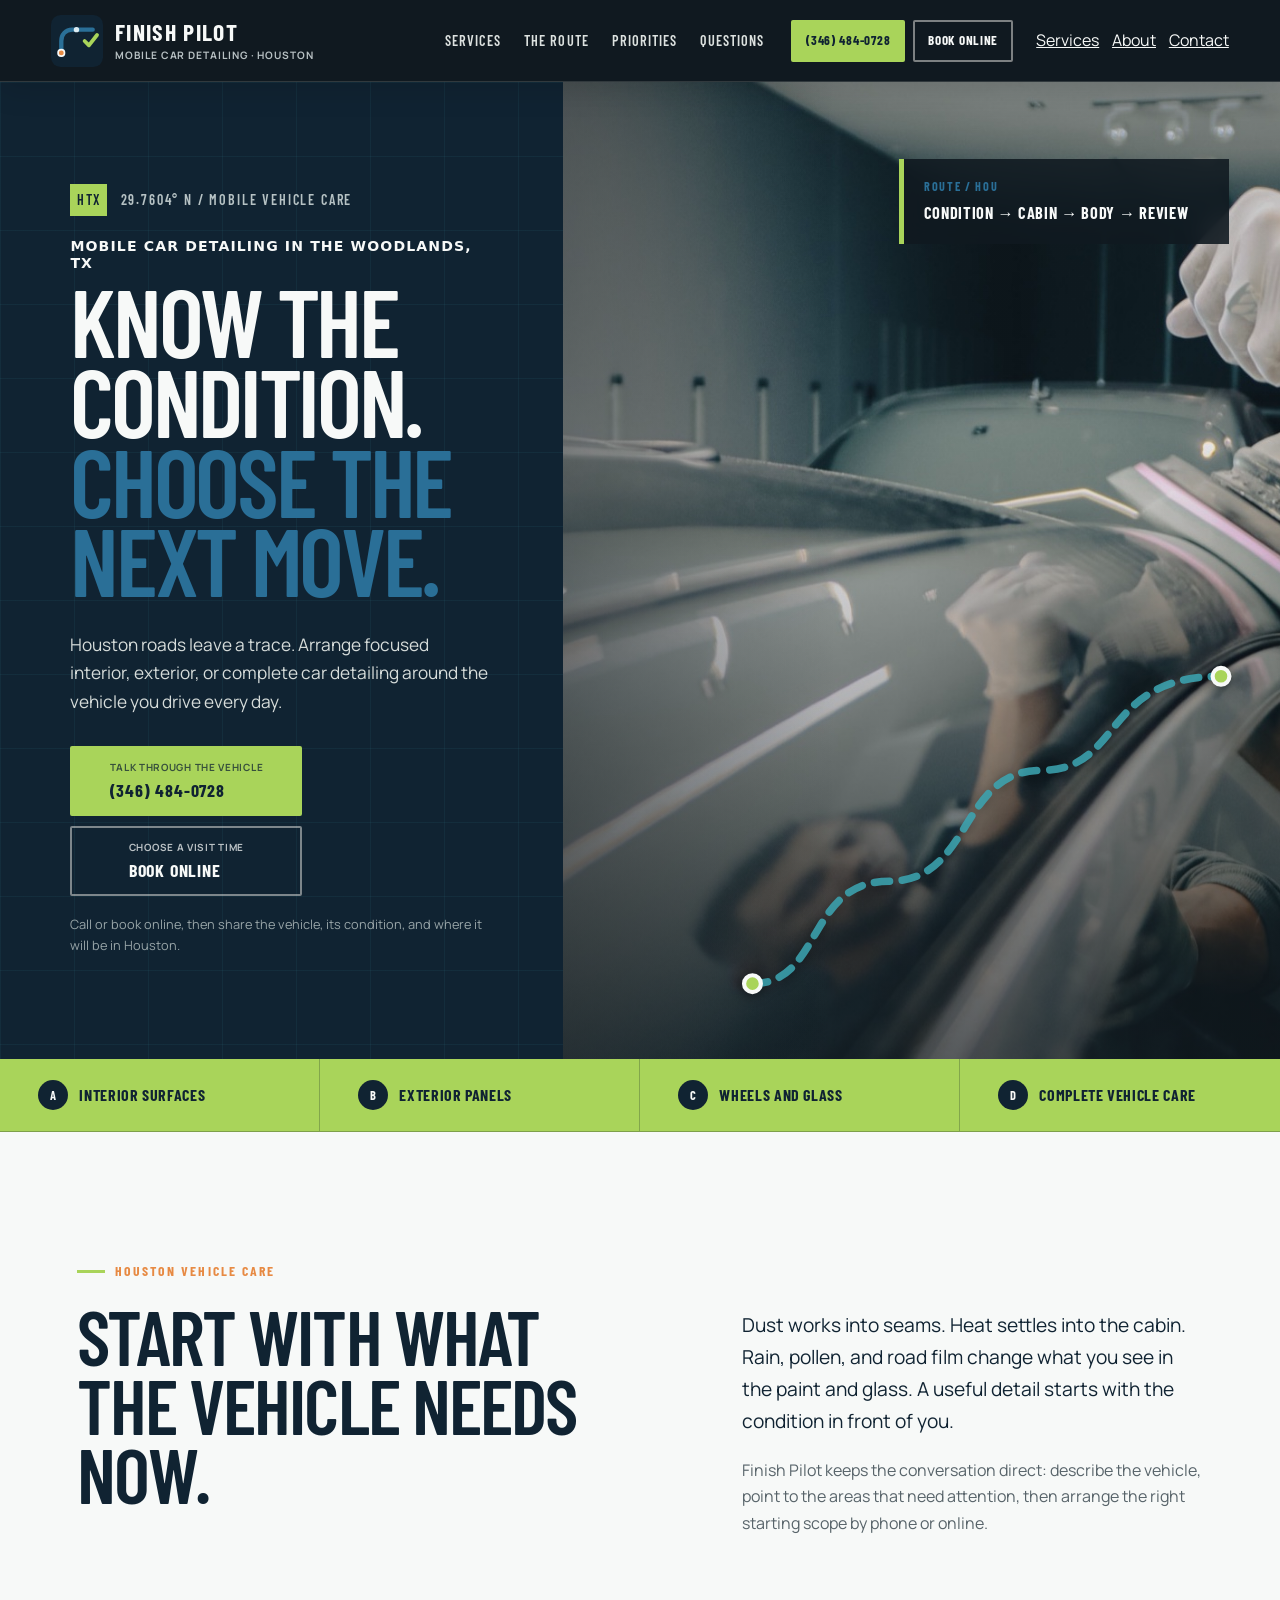
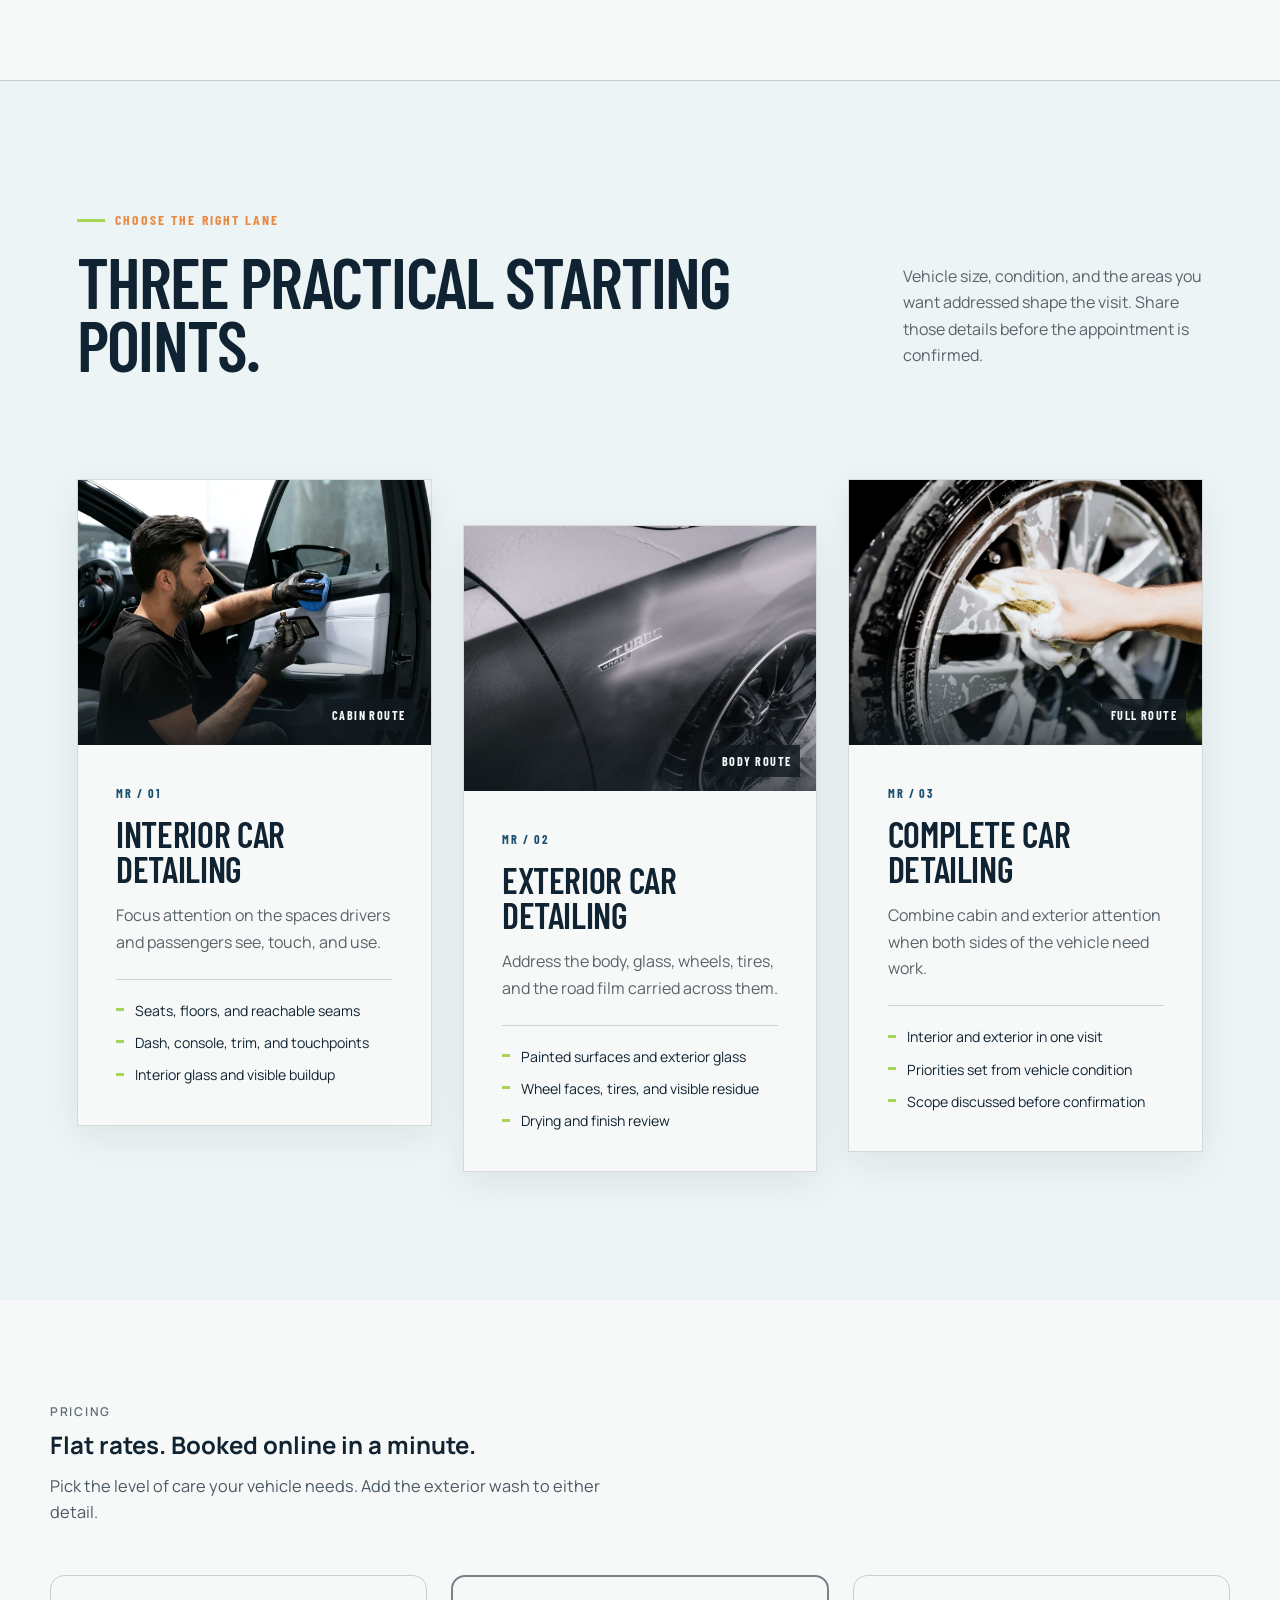
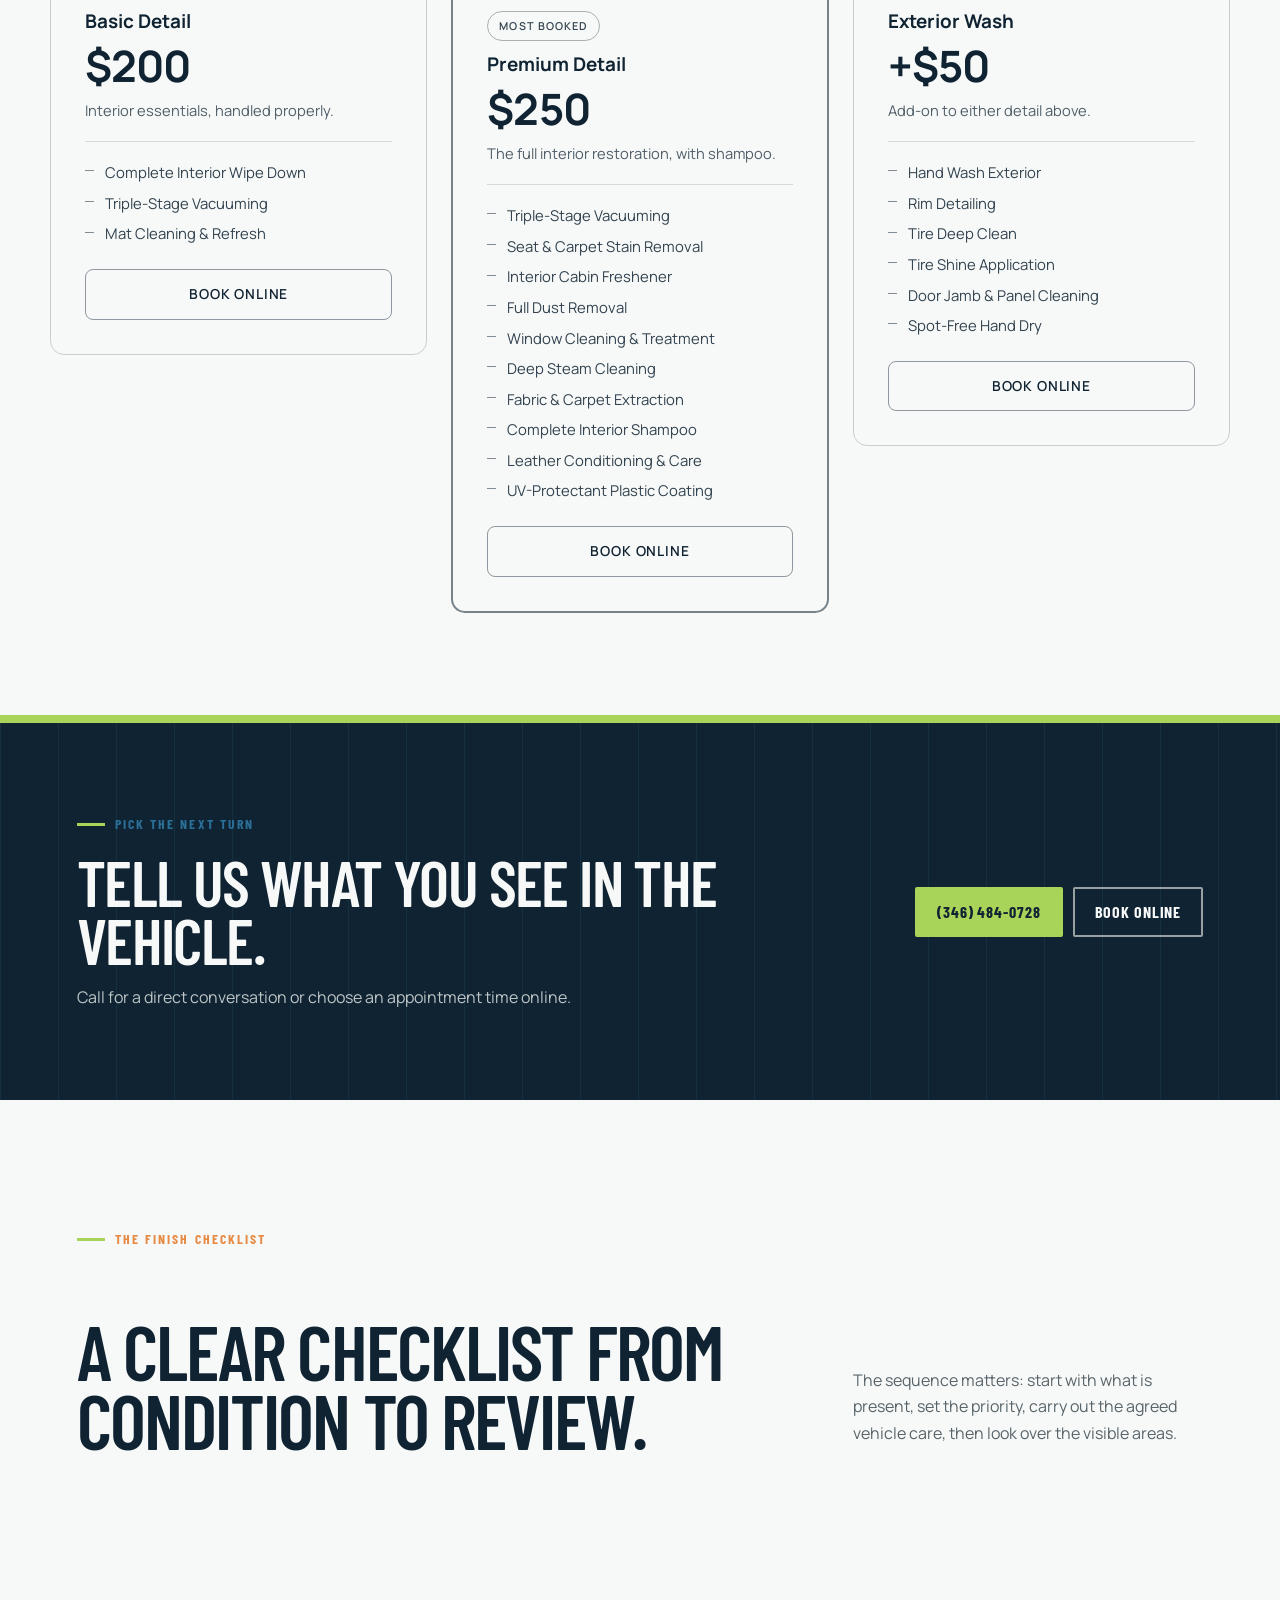
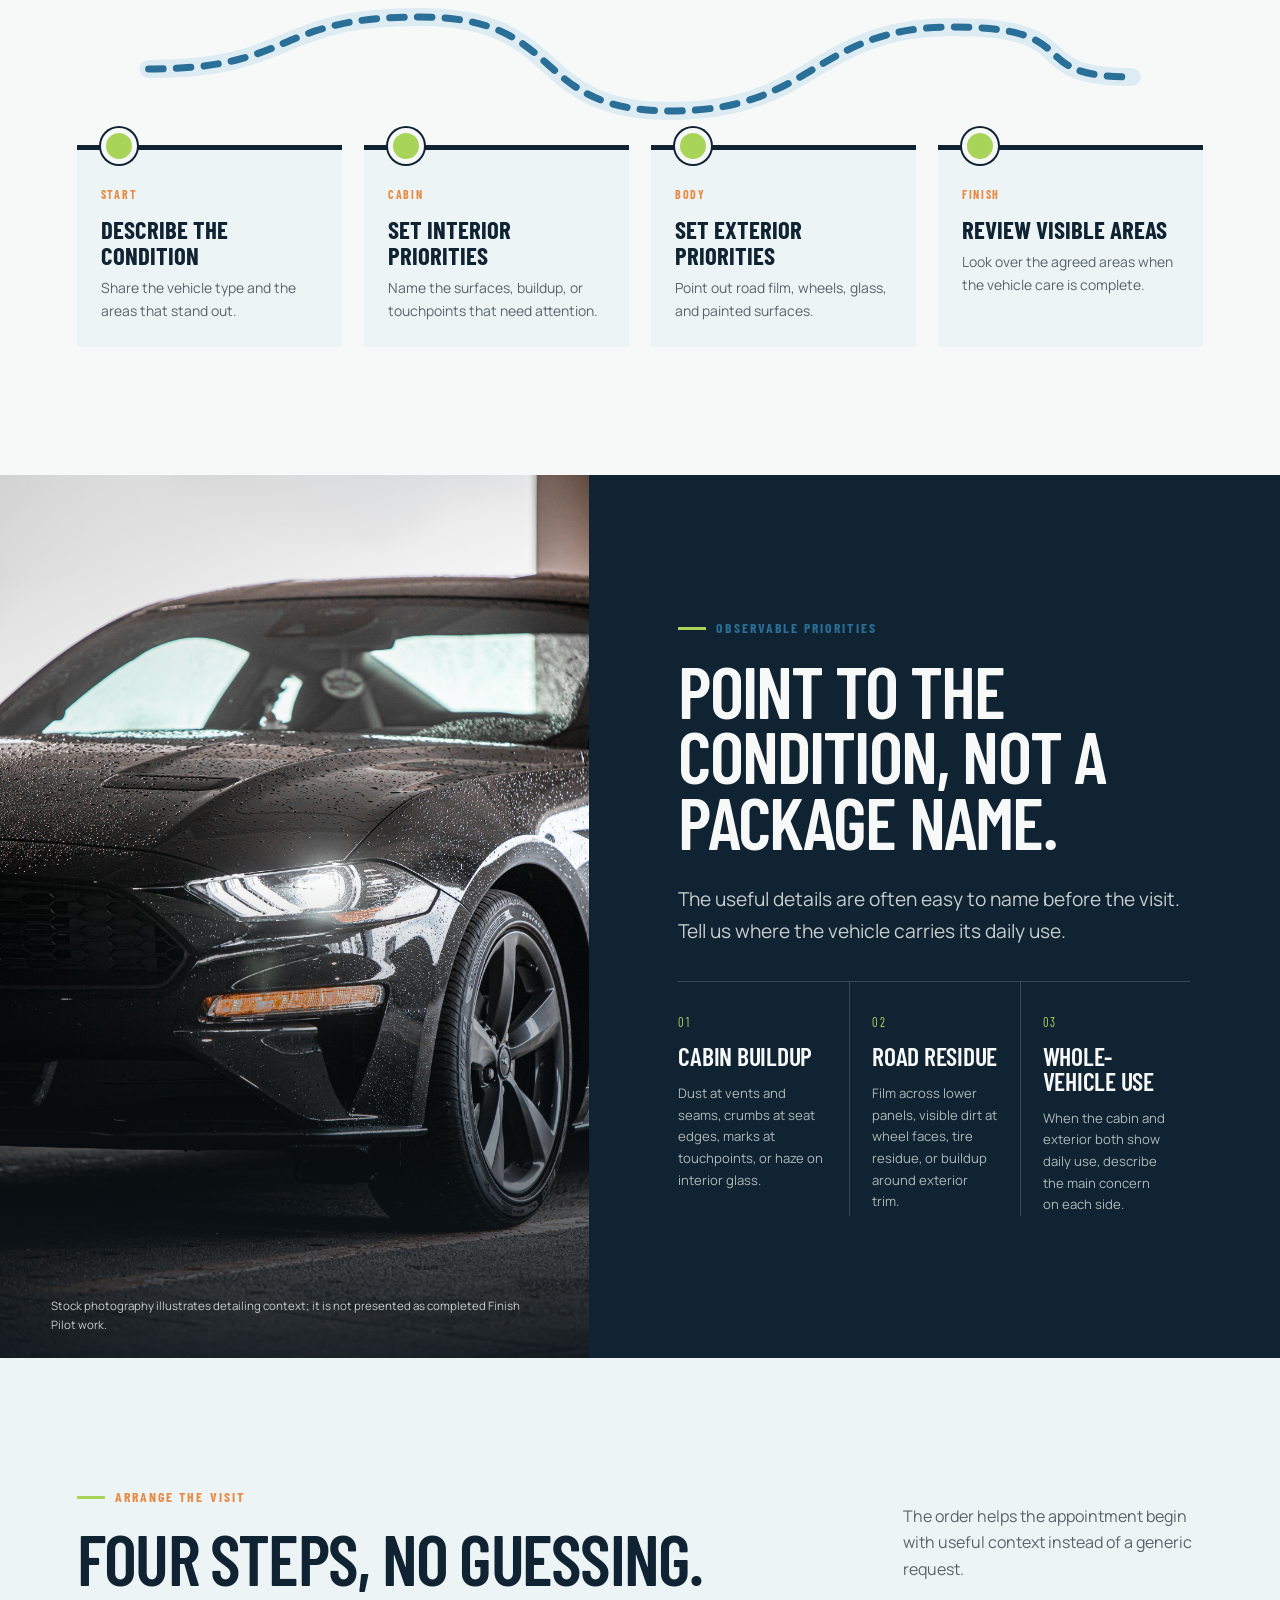
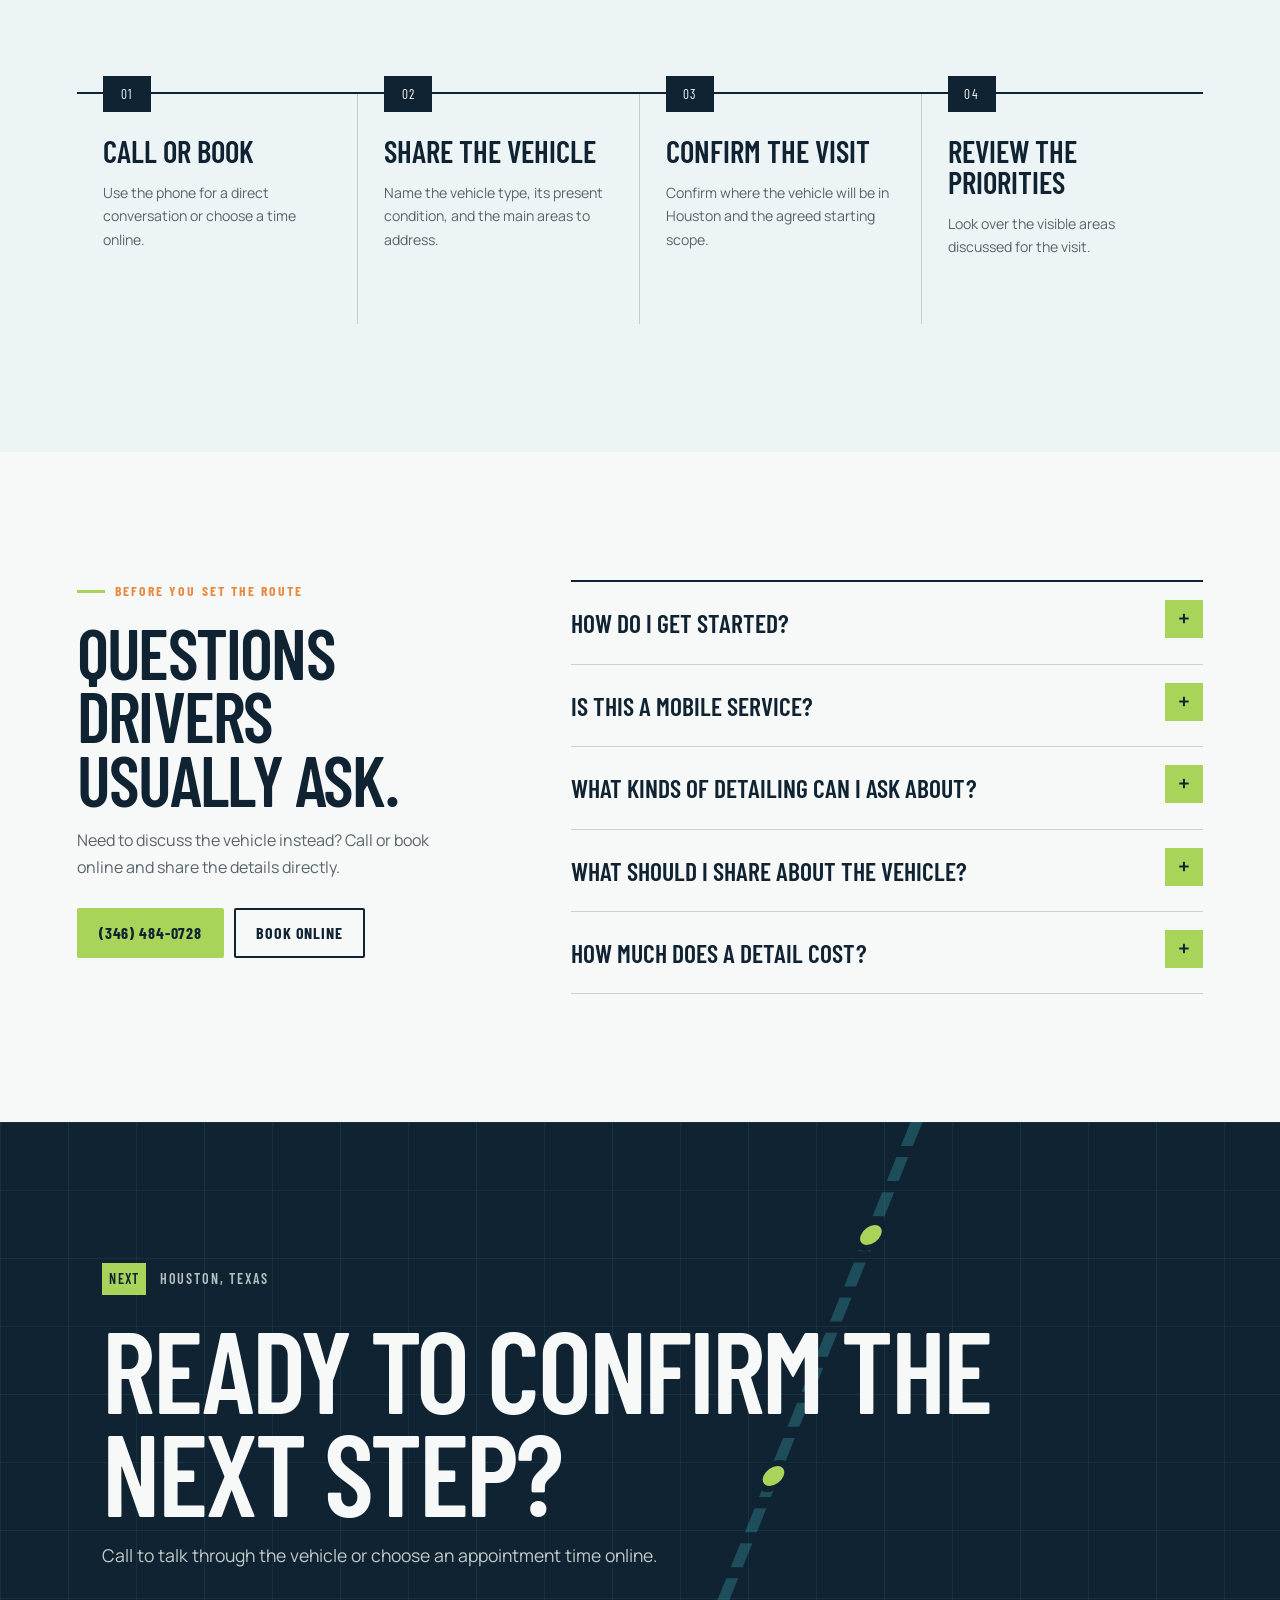
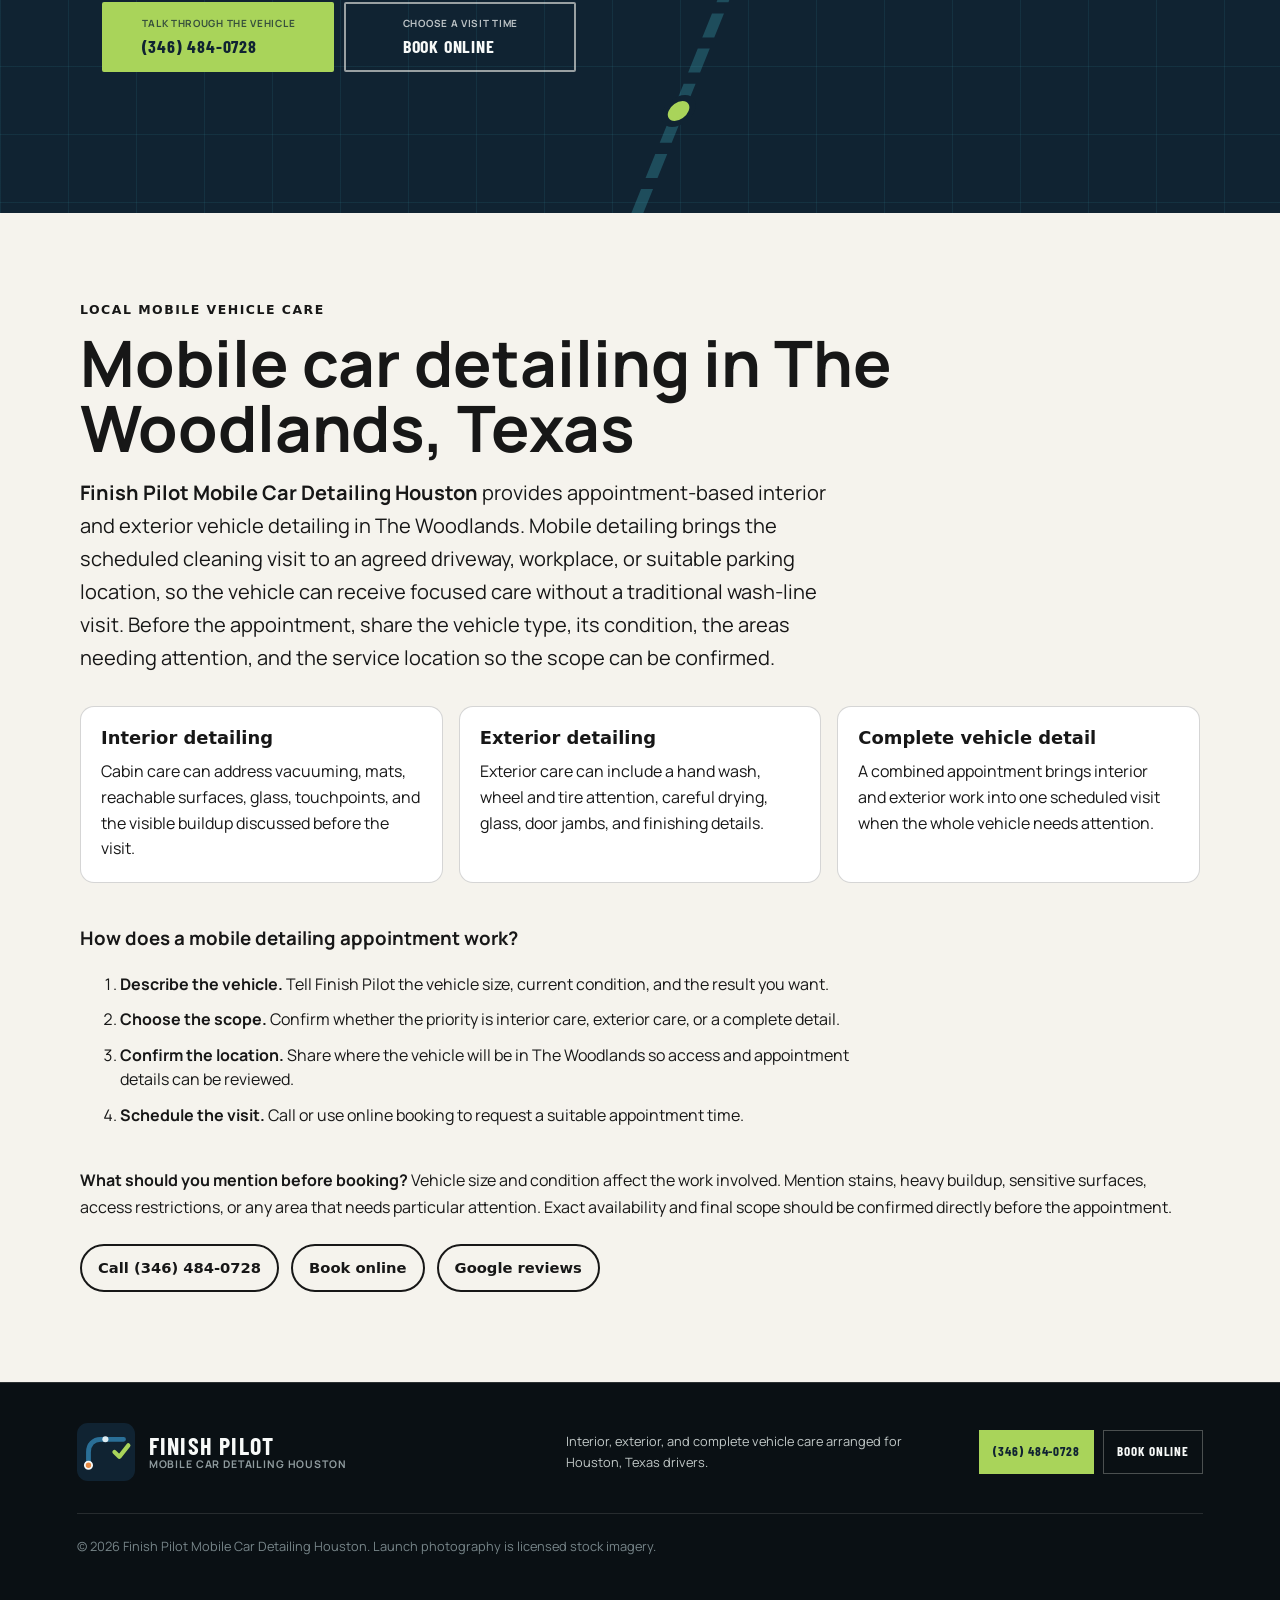
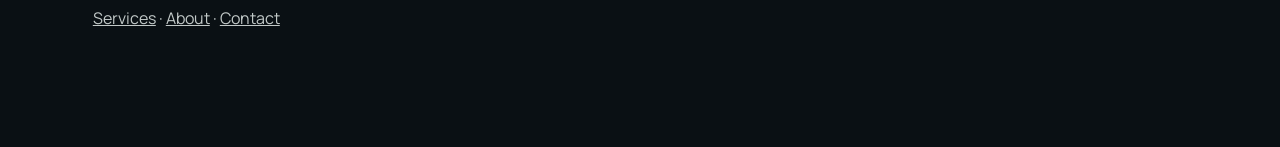
==== commit 90a91960: "feat: add researched local SEO pages" ====
--- a/index.html
+++ b/index.html
@@ -188,7 +188,7 @@
   ]
 }
   </script>
-</head>
+<style id="SEO-NEXT-NAV-CSS">.seo-next-nav{display:flex;gap:.8rem;flex-wrap:wrap}.seo-next-footer-nav{padding:1rem}.seo-next-footer-nav a{color:inherit}</style></head>
 <body>
   <a class="skip-link" href="#main">Skip to content</a>
 
@@ -215,7 +215,7 @@
         <a class="button button-call button-small" href="tel:+13464840728">(346) 484-0728</a>
         <a class="button button-book button-small" href="https://cal.com/sumitdatta/auto-detail-service">Book online</a>
       </div>
-    </nav>
+    <!-- SEO-NEXT-NAV:START --><div class="seo-next-nav" aria-label="Expanded site pages"><a href="/services/">Services</a><a href="/about/">About</a><a href="/contact/">Contact</a></div><!-- SEO-NEXT-NAV:END --></nav>
   </header>
 
   <main id="main">
@@ -590,7 +590,7 @@
       <a href="https://cal.com/sumitdatta/auto-detail-service">Book online</a>
     </div>
     <p class="footer-fine">© <span data-year>2026</span> Finish Pilot Mobile Car Detailing Houston. Launch photography is licensed stock imagery.</p>
-  </footer>
+  <!-- SEO-NEXT-NAV:START --><nav class="seo-next-footer-nav" aria-label="Expanded footer navigation"><a href="/services/">Services</a> · <a href="/about/">About</a> · <a href="/contact/">Contact</a></nav><!-- SEO-NEXT-NAV:END --></footer>
 
   <div class="mobile-action-bar" aria-label="Contact options">
     <a href="tel:+13464840728"><span>Call</span><strong>(346) 484-0728</strong></a>
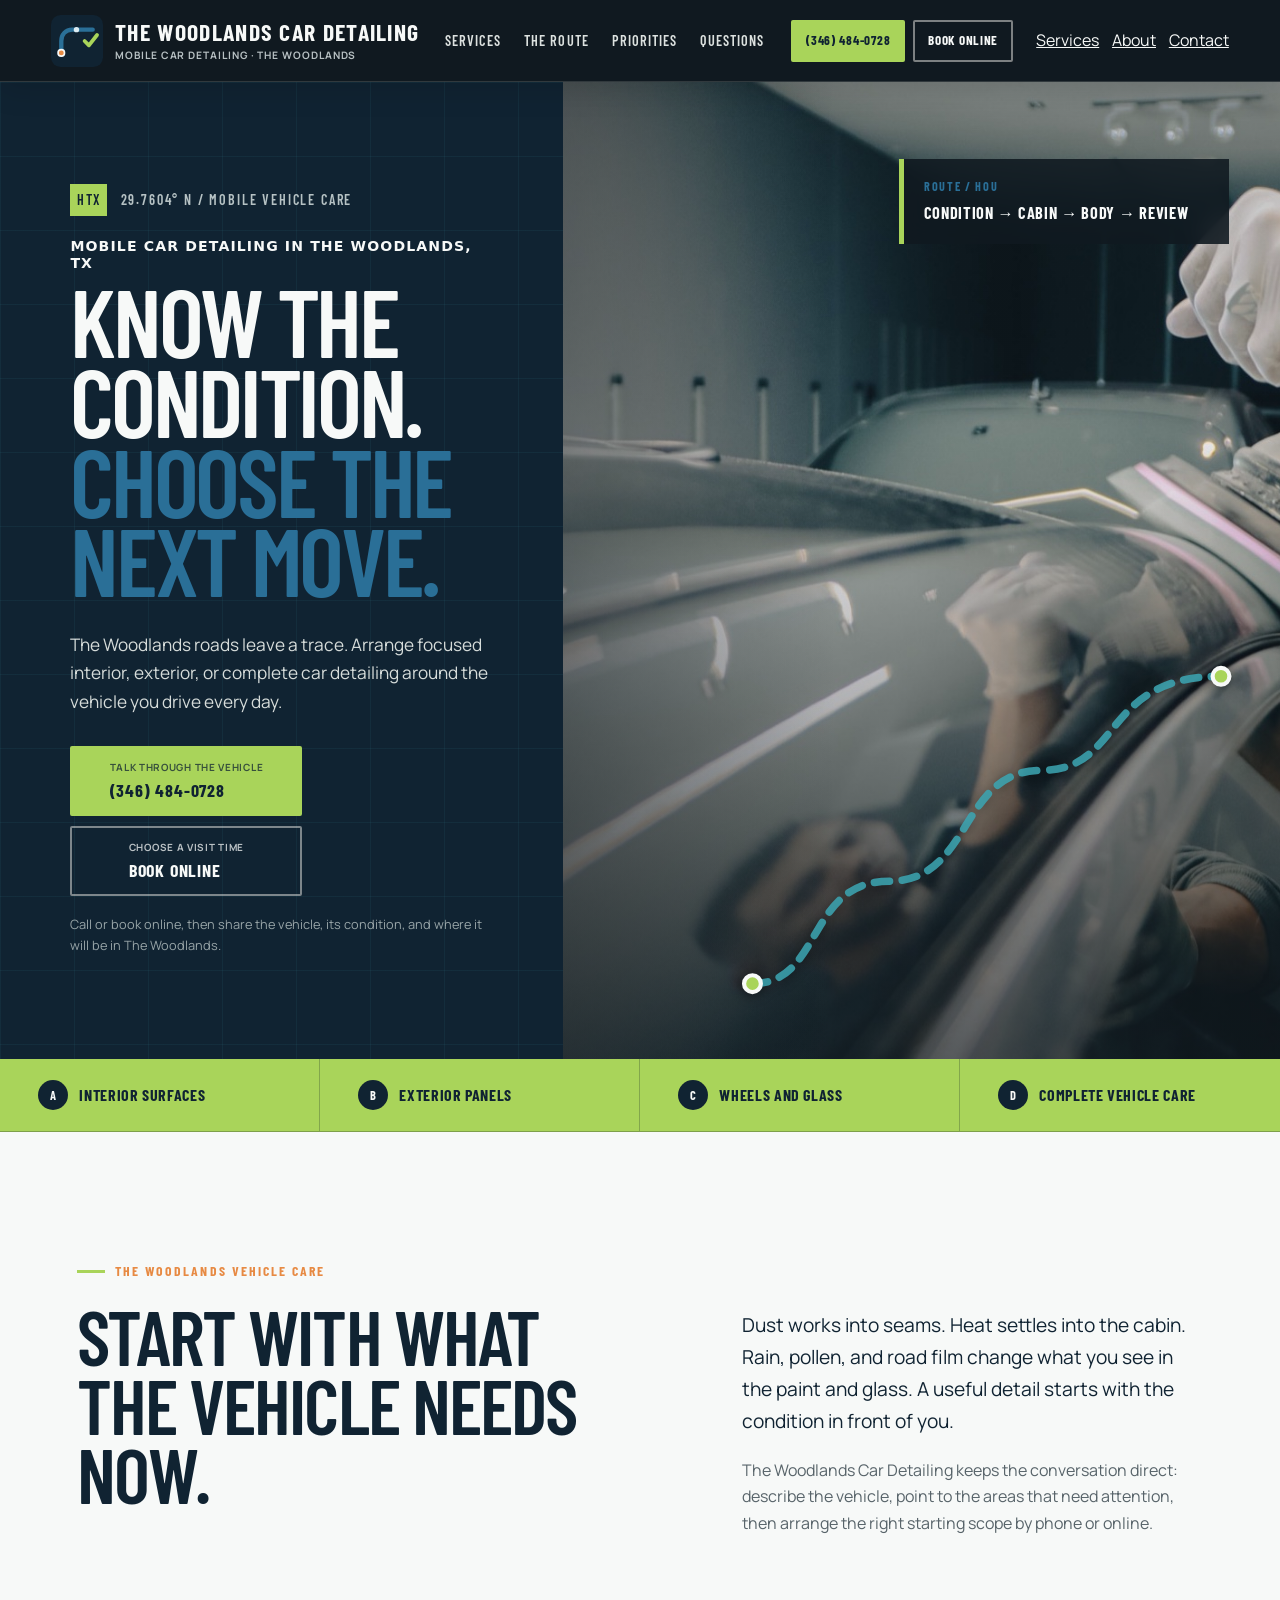
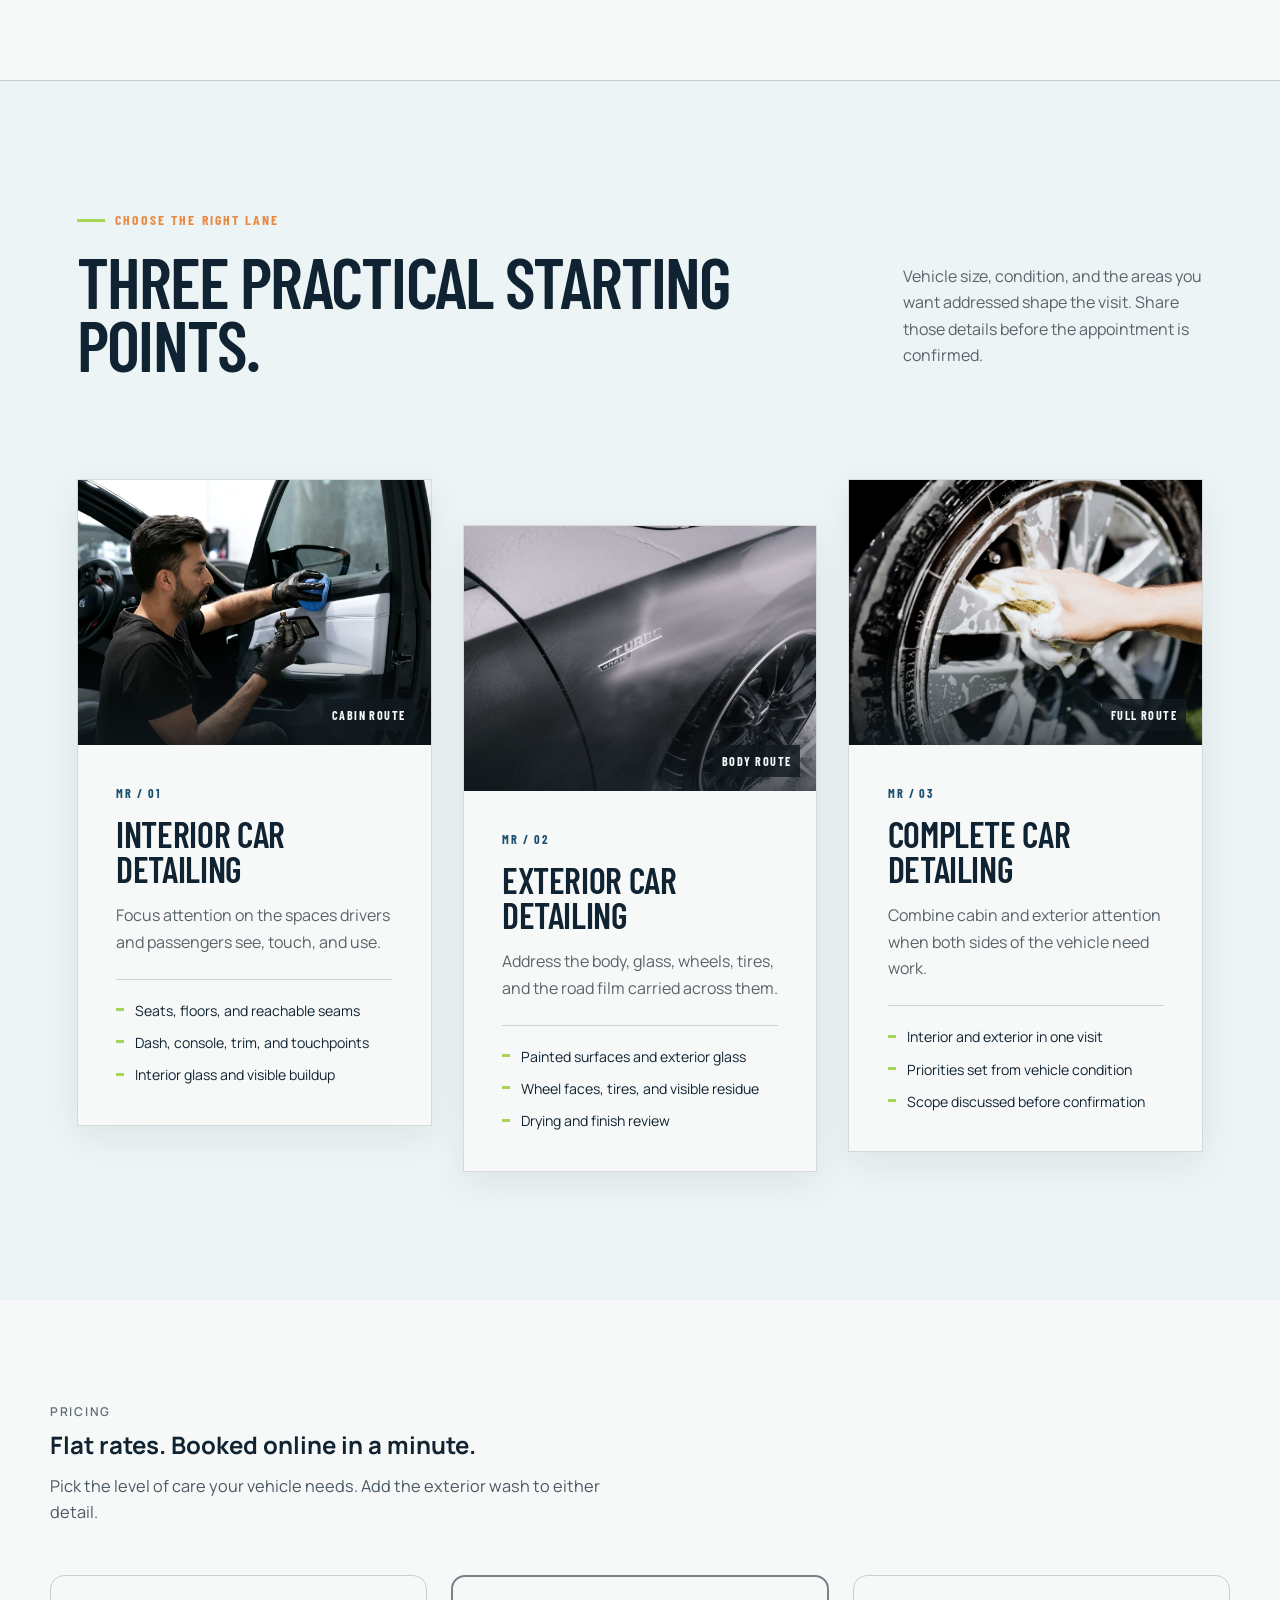
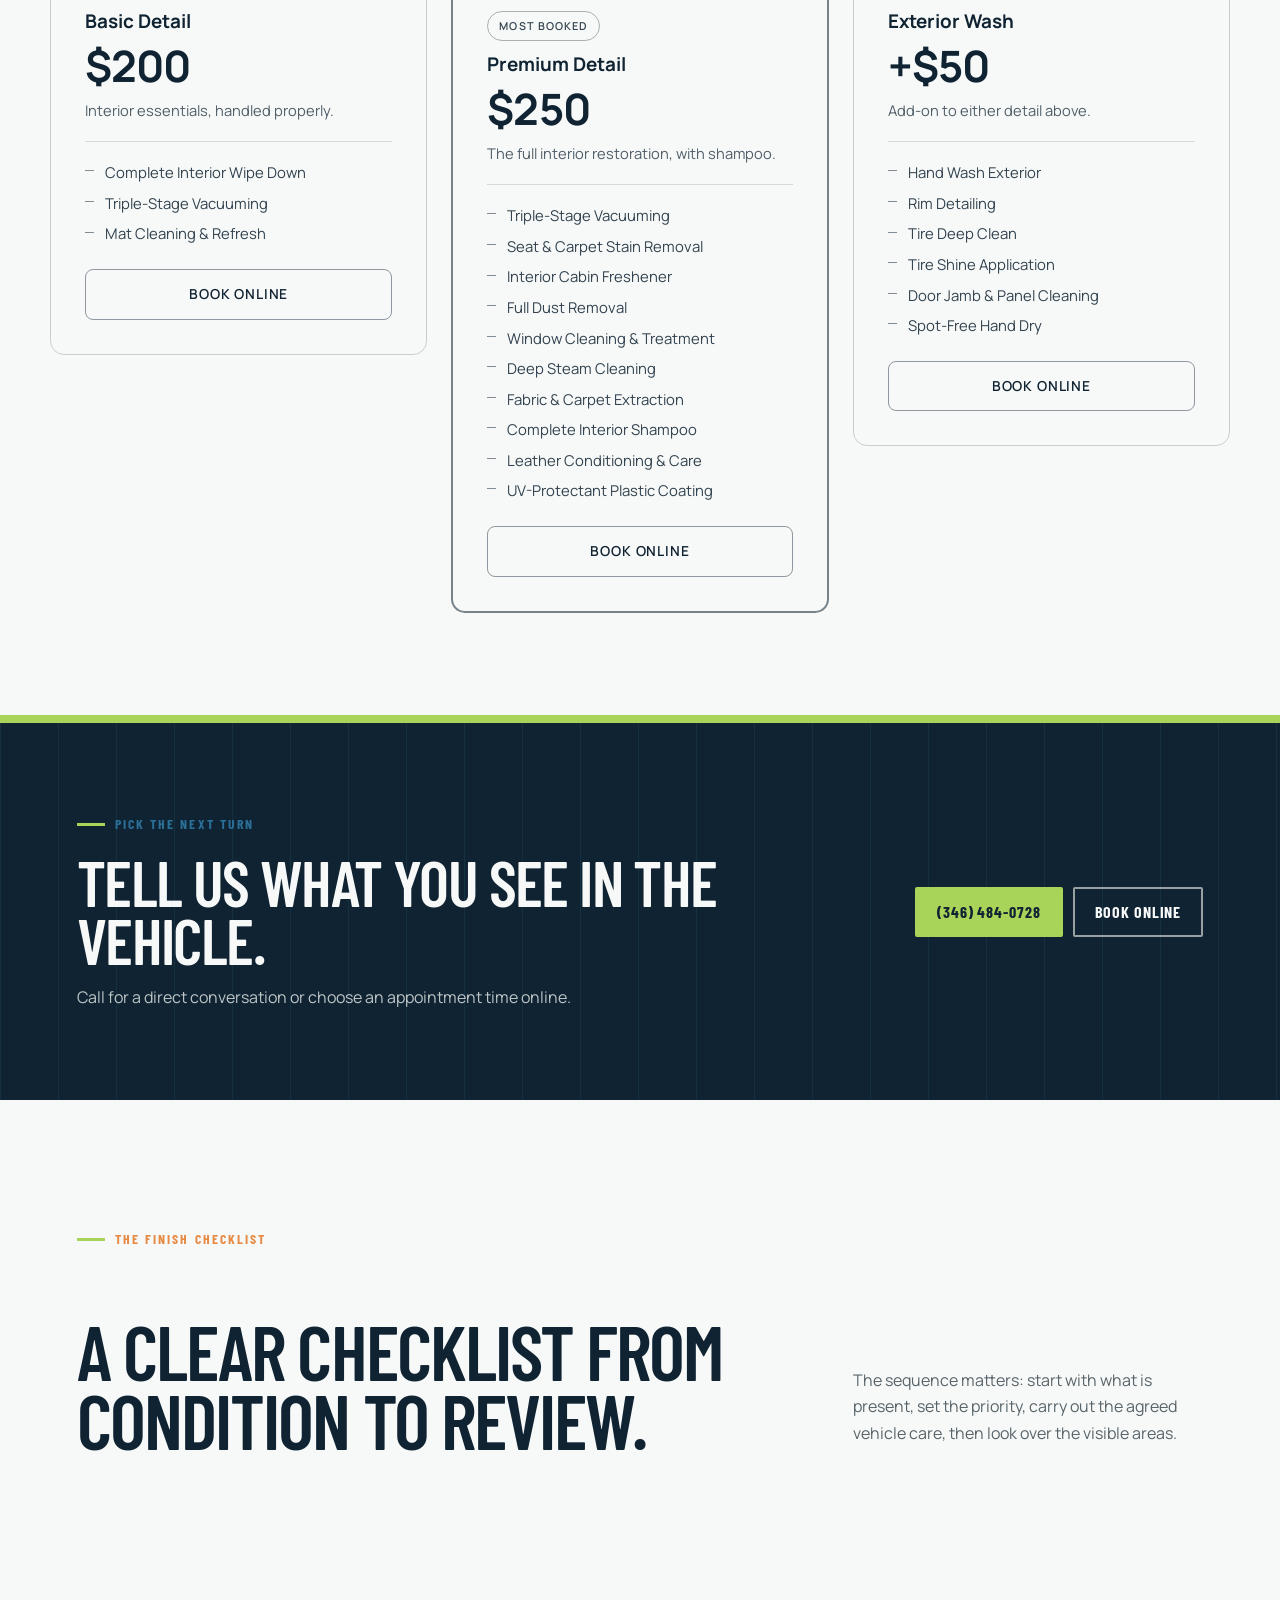
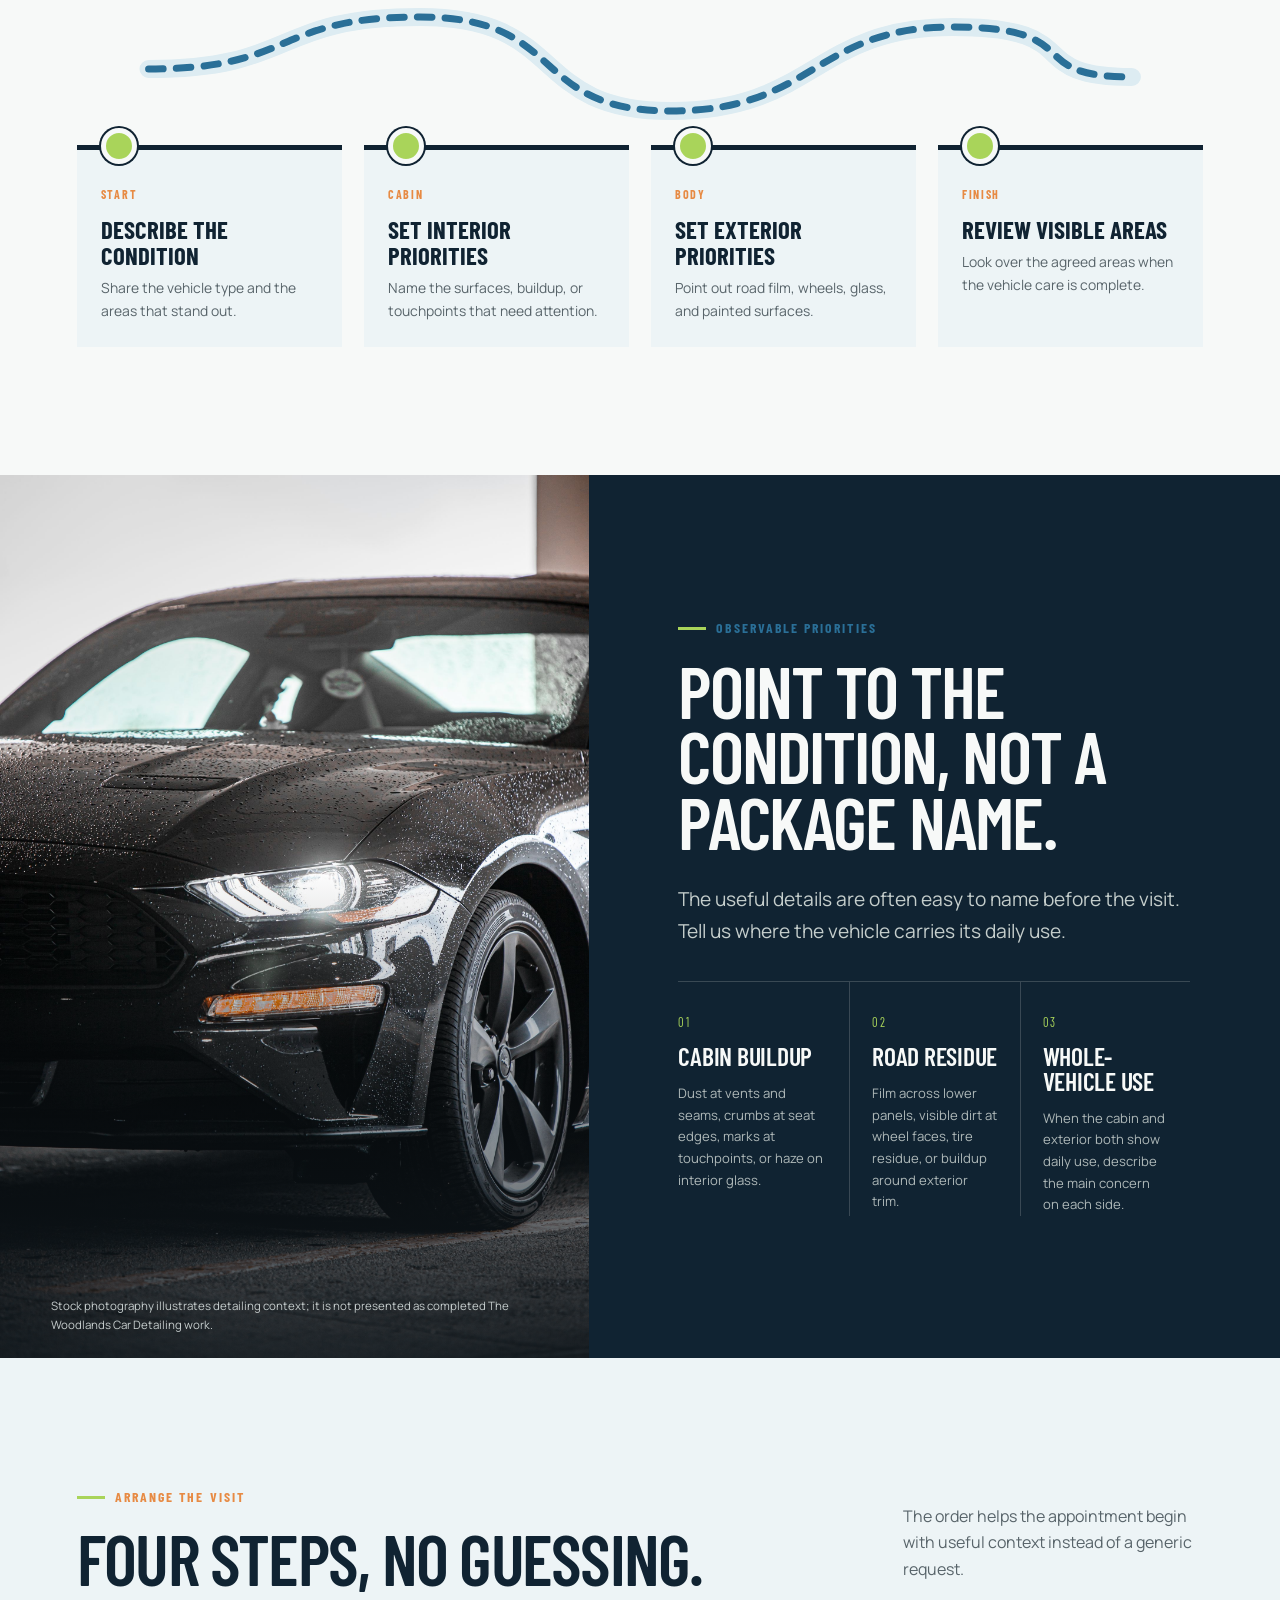
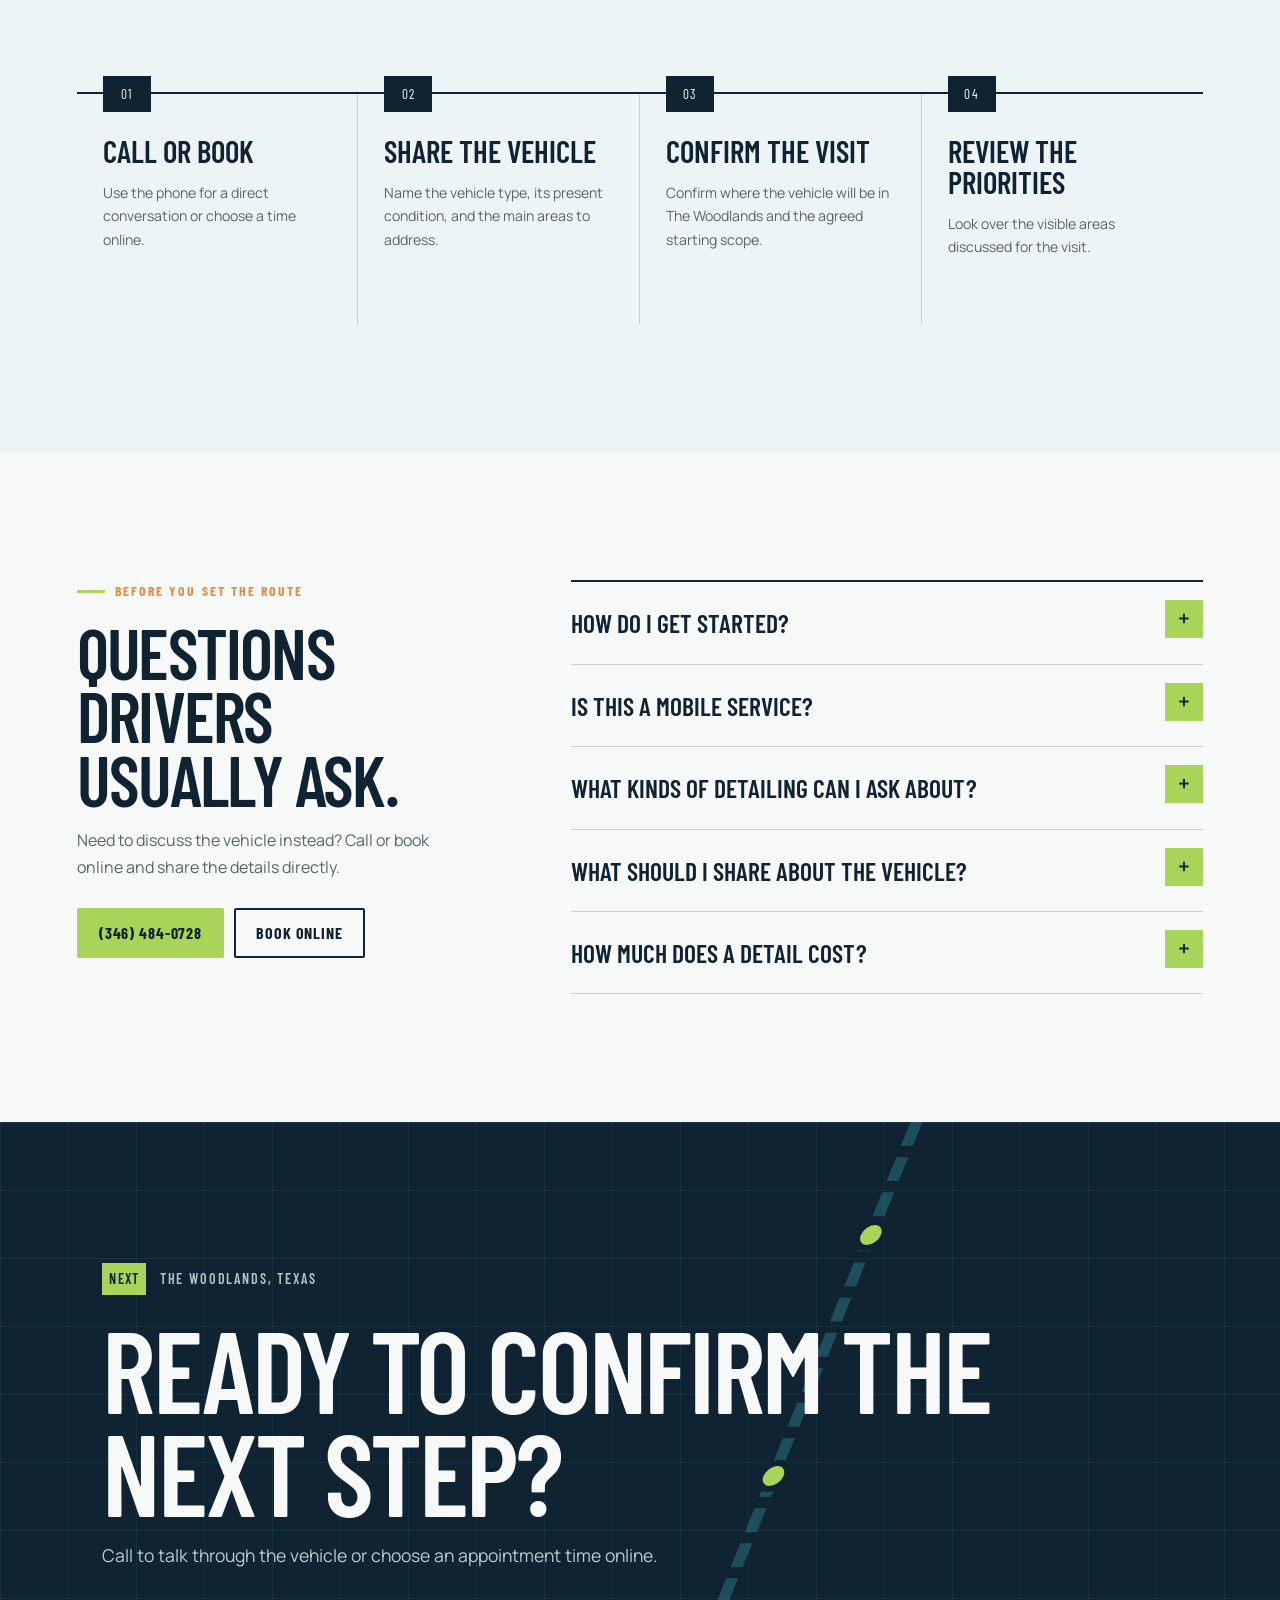
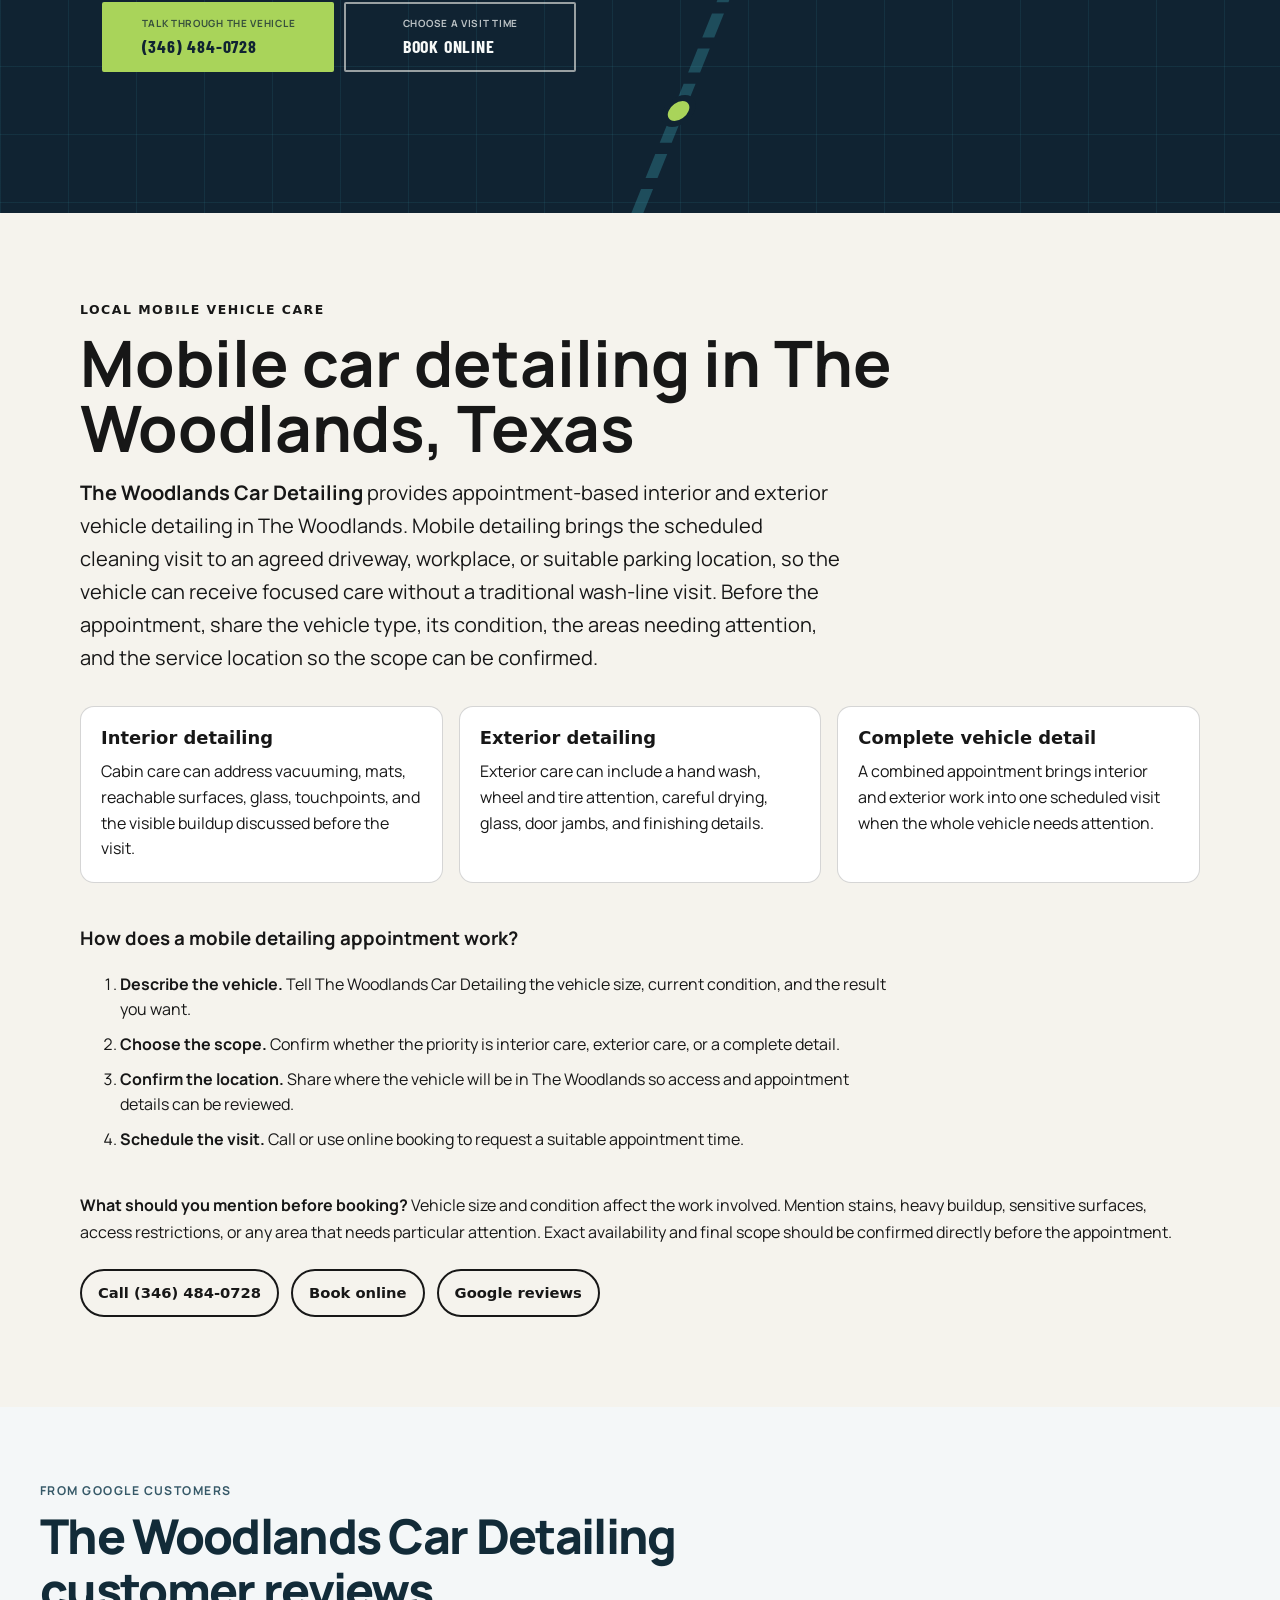
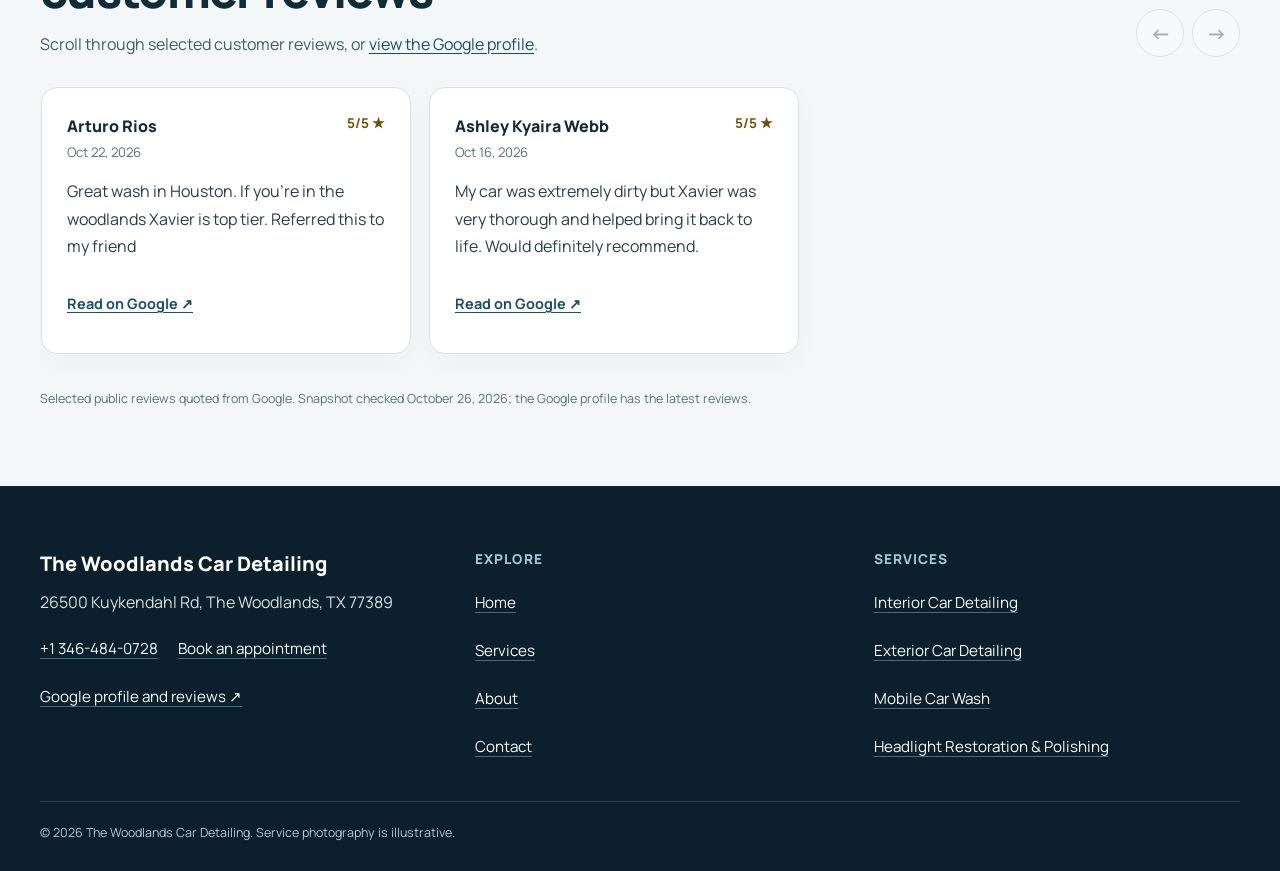
==== commit 40b88e94: "Align website branding and local service information" ====
--- a/index.html
+++ b/index.html
@@ -3,9 +3,9 @@
 <head>
   <meta charset="utf-8">
   <meta name="viewport" content="width=device-width, initial-scale=1">
-  <title>Mobile Car Detailing in The Woodlands, TX | Finish Pilot</title>
+  <title>Mobile Car Detailing in The Woodlands, TX | The Woodlands Car Detailing</title>
   <meta name="theme-color" content="#102332">
-  <link rel="canonical" href="https://finishpilot.shop/">
+  <link rel="canonical" href="https://thewoodlandscardetailing.shop/">
   <link rel="icon" href="/assets/favicon.svg" type="image/svg+xml">
   <link rel="preconnect" href="https://fonts.googleapis.com">
   <link rel="preconnect" href="https://fonts.gstatic.com" crossorigin>
@@ -16,8 +16,8 @@
 {
   "@context": "https://schema.org",
   "@type": "AutomotiveBusiness",
-  "name": "Finish Pilot Mobile Car Detailing Houston",
-  "url": "https://finishpilot.shop/",
+  "name": "The Woodlands Car Detailing",
+  "url": "https://thewoodlandscardetailing.shop/",
   "telephone": "+1 346-484-0728",
   "address": {
     "@type": "PostalAddress",
@@ -27,7 +27,7 @@
     "postalCode": "77389",
     "addressCountry": "US"
   },
-  "description": "Mobile car detailing in Houston, Texas with interior, exterior, and complete vehicle care appointments.",
+  "description": "Mobile car detailing in The Woodlands, Texas with interior, exterior, and complete vehicle care appointments.",
   "areaServed": {
     "@type": "City",
     "name": "The Woodlands",
@@ -102,13 +102,13 @@
       }
     }
   ],
-  "@id": "https://finishpilot.shop/#business",
+  "@id": "https://thewoodlandscardetailing.shop/#business",
   "geo": {
     "@type": "GeoCoordinates",
     "latitude": 30.145713695951,
     "longitude": -95.549960731058
   },
-  "image": "https://finishpilot.shop/assets/hero-route.jpg",
+  "image": "https://thewoodlandscardetailing.shop/assets/hero-route.jpg",
   "sameAs": [
     "https://g.page/r/CZ1Y6jZhZHP5EBM/review"
   ],
@@ -122,19 +122,19 @@
 }
     </script>
 <!-- SEO-GEO:START -->
-  <meta name="description" content="Mobile car detailing in The Woodlands, TX from Finish Pilot, with interior cleaning, exterior hand washing, and complete details. Call or book online.">
+  <meta name="description" content="Mobile car detailing in The Woodlands, TX from The Woodlands Car Detailing, with interior cleaning, exterior hand washing, and complete details. Call or book online.">
   <meta name="robots" content="index, follow, max-image-preview:large, max-snippet:-1, max-video-preview:-1">
   <meta property="og:locale" content="en_US">
   <meta property="og:type" content="website">
-  <meta property="og:site_name" content="Finish Pilot">
-  <meta property="og:title" content="Mobile Car Detailing in The Woodlands, TX | Finish Pilot">
-  <meta property="og:description" content="Mobile car detailing in The Woodlands, TX from Finish Pilot, with interior cleaning, exterior hand washing, and complete details. Call or book online.">
-  <meta property="og:url" content="https://finishpilot.shop/">
-  <meta property="og:image" content="https://finishpilot.shop/assets/hero-route.jpg">
-  <meta name="twitter:image" content="https://finishpilot.shop/assets/hero-route.jpg">
+  <meta property="og:site_name" content="The Woodlands Car Detailing">
+  <meta property="og:title" content="Mobile Car Detailing in The Woodlands, TX | The Woodlands Car Detailing">
+  <meta property="og:description" content="Mobile car detailing in The Woodlands, TX from The Woodlands Car Detailing, with interior cleaning, exterior hand washing, and complete details. Call or book online.">
+  <meta property="og:url" content="https://thewoodlandscardetailing.shop/">
+  <meta property="og:image" content="https://thewoodlandscardetailing.shop/assets/hero-route.jpg">
+  <meta name="twitter:image" content="https://thewoodlandscardetailing.shop/assets/hero-route.jpg">
   <meta name="twitter:card" content="summary_large_image">
-  <meta name="twitter:title" content="Mobile Car Detailing in The Woodlands, TX | Finish Pilot">
-  <meta name="twitter:description" content="Mobile car detailing in The Woodlands, TX from Finish Pilot, with interior cleaning, exterior hand washing, and complete details. Call or book online.">
+  <meta name="twitter:title" content="Mobile Car Detailing in The Woodlands, TX | The Woodlands Car Detailing">
+  <meta name="twitter:description" content="Mobile car detailing in The Woodlands, TX from The Woodlands Car Detailing, with interior cleaning, exterior hand washing, and complete details. Call or book online.">
   <style id="seo-geo-styles">
     .seo-local-intent { display:block; margin:0 0 .55rem; font:700 clamp(.78rem,1.1vw,.95rem)/1.2 system-ui,sans-serif; letter-spacing:.08em; text-transform:uppercase; }
     .seo-geo-section { background:#f5f3ed; color:#171717; padding:clamp(3.5rem,7vw,6.5rem) clamp(1.25rem,5vw,5rem); }
@@ -159,21 +159,21 @@
   "@graph": [
     {
       "@type": "WebSite",
-      "@id": "https://finishpilot.shop/#website",
-      "url": "https://finishpilot.shop/",
-      "name": "Finish Pilot Mobile Car Detailing Houston",
+      "@id": "https://thewoodlandscardetailing.shop/#website",
+      "url": "https://thewoodlandscardetailing.shop/",
+      "name": "The Woodlands Car Detailing",
       "inLanguage": "en-US",
       "publisher": {
-        "@id": "https://finishpilot.shop/#business"
+        "@id": "https://thewoodlandscardetailing.shop/#business"
       }
     },
     {
       "@type": "Service",
-      "@id": "https://finishpilot.shop/#mobile-car-detailing",
+      "@id": "https://thewoodlandscardetailing.shop/#mobile-car-detailing",
       "name": "Mobile Car Detailing in The Woodlands, Texas",
       "serviceType": "Mobile car detailing",
       "provider": {
-        "@id": "https://finishpilot.shop/#business"
+        "@id": "https://thewoodlandscardetailing.shop/#business"
       },
       "areaServed": {
         "@type": "City",
@@ -183,21 +183,22 @@
           "name": "Texas"
         }
       },
-      "url": "https://finishpilot.shop/#services"
+      "url": "https://thewoodlandscardetailing.shop/#services"
     }
   ]
 }
   </script>
-<style id="SEO-NEXT-NAV-CSS">.seo-next-nav{display:flex;gap:.8rem;flex-wrap:wrap}.seo-next-footer-nav{padding:1rem}.seo-next-footer-nav a{color:inherit}</style></head>
+<style id="SEO-NEXT-NAV-CSS">.seo-next-nav{display:flex;gap:.8rem;flex-wrap:wrap}.seo-next-footer-nav{padding:1rem}.seo-next-footer-nav a{color:inherit}</style><link rel="stylesheet" href="/portfolio-components.css">
+</head>
 <body>
   <a class="skip-link" href="#main">Skip to content</a>
 
   <header class="site-header" data-header>
-    <a class="brand" href="#top" aria-label="Finish Pilot home">
+    <a class="brand" href="#top" aria-label="The Woodlands Car Detailing home">
       <img src="/assets/logo.svg" width="52" height="52" alt="">
       <span class="brand-words">
-        <strong>Finish Pilot</strong>
-        <small>Mobile Car Detailing · Houston</small>
+        <strong>The Woodlands Car Detailing</strong>
+        <small>Mobile Car Detailing · The Woodlands</small>
       </span>
     </a>
 
@@ -223,7 +224,7 @@
       <div class="hero-copy">
         <p class="coordinate"><span>HTX</span> 29.7604° N / Mobile vehicle care</p>
         <h1><span class="seo-local-intent" data-seo-local-intent>Mobile Car Detailing in The Woodlands, TX</span>Know the condition. <em>Choose the next move.</em></h1>
-        <p class="hero-lede">Houston roads leave a trace. Arrange focused interior, exterior, or complete car detailing around the vehicle you drive every day.</p>
+        <p class="hero-lede">The Woodlands roads leave a trace. Arrange focused interior, exterior, or complete car detailing around the vehicle you drive every day.</p>
         <div class="action-pair hero-actions">
           <a class="button button-call button-large" href="tel:+13464840728">
             <span>Talk through the vehicle</span>
@@ -234,7 +235,7 @@
             <strong>Book online</strong>
           </a>
         </div>
-        <p class="microcopy">Call or book online, then share the vehicle, its condition, and where it will be in Houston.</p>
+        <p class="microcopy">Call or book online, then share the vehicle, its condition, and where it will be in The Woodlands.</p>
       </div>
 
       <div class="hero-image" role="img" aria-label="A polished vehicle panel under inspection light">
@@ -259,12 +260,12 @@
     </section>
 
     <section class="section intro" aria-labelledby="intro-title">
-      <div class="section-label">Houston vehicle care</div>
+      <div class="section-label">The Woodlands vehicle care</div>
       <div class="intro-grid">
         <h2 id="intro-title">Start with what the vehicle needs now.</h2>
         <div class="intro-copy">
           <p class="lead">Dust works into seams. Heat settles into the cabin. Rain, pollen, and road film change what you see in the paint and glass. A useful detail starts with the condition in front of you.</p>
-          <p>Finish Pilot keeps the conversation direct: describe the vehicle, point to the areas that need attention, then arrange the right starting scope by phone or online.</p>
+          <p>The Woodlands Car Detailing keeps the conversation direct: describe the vehicle, point to the areas that need attention, then arrange the right starting scope by phone or online.</p>
         </div>
       </div>
     </section>
@@ -281,7 +282,7 @@
       <div class="service-grid">
         <article class="service-card">
           <div class="service-photo">
-            <img src="/assets/service-interior.jpg" alt="A vehicle interior receiving careful surface cleaning" loading="lazy">
+            <img src="/assets/service-interior.jpg" alt="A vehicle interior receiving careful surface cleaning" loading="lazy" width="1600" height="900">
             <span>Cabin route</span>
           </div>
           <div class="service-content">
@@ -298,7 +299,7 @@
 
         <article class="service-card service-card-offset">
           <div class="service-photo">
-            <img src="/assets/service-foam.jpg" alt="A dark car covered with wash foam" loading="lazy">
+            <img src="/assets/service-foam.jpg" alt="A dark car covered with wash foam" loading="lazy" width="2200" height="3300">
             <span>Body route</span>
           </div>
           <div class="service-content">
@@ -315,7 +316,7 @@
 
         <article class="service-card">
           <div class="service-photo">
-            <img src="/assets/service-wheel.jpg" alt="A vehicle wheel covered with cleaning foam" loading="lazy">
+            <img src="/assets/service-wheel.jpg" alt="A vehicle wheel covered with cleaning foam" loading="lazy" width="1800" height="1200">
             <span>Full route</span>
           </div>
           <div class="service-content">
@@ -390,7 +391,7 @@
     </section>
 
 
-    <section class="route-callout" aria-label="Contact Finish Pilot">
+    <section class="route-callout" aria-label="Contact The Woodlands Car Detailing">
       <div>
         <p class="section-kicker">Pick the next turn</p>
         <h2>Tell us what you see in the vehicle.</h2>
@@ -441,8 +442,8 @@
 
     <section class="priorities" id="priorities" aria-labelledby="priorities-title">
       <div class="priority-image">
-        <img src="/assets/detail-wet-paint.jpg" alt="Water droplets reflecting light on dark vehicle paint" loading="lazy">
-        <p>Stock photography illustrates detailing context; it is not presented as completed Finish Pilot work.</p>
+        <img src="/assets/detail-wet-paint.jpg" alt="Water droplets reflecting light on dark vehicle paint" loading="lazy" width="2000" height="3000">
+        <p>Stock photography illustrates detailing context; it is not presented as completed The Woodlands Car Detailing work.</p>
       </div>
       <div class="priority-copy">
         <p class="section-kicker">Observable priorities</p>
@@ -479,7 +480,7 @@
       <ol class="process-grid">
         <li><span>Call or book</span><p>Use the phone for a direct conversation or choose a time online.</p></li>
         <li><span>Share the vehicle</span><p>Name the vehicle type, its present condition, and the main areas to address.</p></li>
-        <li><span>Confirm the visit</span><p>Confirm where the vehicle will be in Houston and the agreed starting scope.</p></li>
+        <li><span>Confirm the visit</span><p>Confirm where the vehicle will be in The Woodlands and the agreed starting scope.</p></li>
         <li><span>Review the priorities</span><p>Look over the visible areas discussed for the visit.</p></li>
       </ol>
     </section>
@@ -497,11 +498,11 @@
       <div class="faq-list">
         <details>
           <summary>How do I get started?</summary>
-          <p>Call (346) 484-0728 or book online. Share the vehicle type, its condition, the areas that need attention, and where it will be in Houston.</p>
+          <p>Call (346) 484-0728 or book online. Share the vehicle type, its condition, the areas that need attention, and where it will be in The Woodlands.</p>
         </details>
         <details>
           <summary>Is this a mobile service?</summary>
-          <p>Yes. Finish Pilot is built around mobile car detailing in Houston. Confirm the location and visit details when you call or book.</p>
+          <p>Yes. The Woodlands Car Detailing is built around mobile car detailing in The Woodlands. Confirm the location and visit details when you call or book.</p>
         </details>
         <details>
           <summary>What kinds of detailing can I ask about?</summary>
@@ -522,7 +523,7 @@
       <div class="final-route-mark" aria-hidden="true">
         <span></span><span></span><span></span>
       </div>
-      <p class="coordinate"><span>NEXT</span> Houston, Texas</p>
+      <p class="coordinate"><span>NEXT</span> The Woodlands, Texas</p>
       <h2>Ready to confirm the next step?</h2>
       <p>Call to talk through the vehicle or choose an appointment time online.</p>
       <div class="action-pair final-actions">
@@ -541,7 +542,7 @@
       <div class="seo-geo-inner">
         <p class="seo-geo-kicker">Local mobile vehicle care</p>
         <h2 id="local-detailing-title">Mobile car detailing in The Woodlands, Texas</h2>
-        <p class="seo-geo-answer"><strong>Finish Pilot Mobile Car Detailing Houston</strong> provides appointment-based interior and exterior vehicle detailing in The Woodlands. Mobile detailing brings the scheduled cleaning visit to an agreed driveway, workplace, or suitable parking location, so the vehicle can receive focused care without a traditional wash-line visit. Before the appointment, share the vehicle type, its condition, the areas needing attention, and the service location so the scope can be confirmed.</p>
+        <p class="seo-geo-answer"><strong>The Woodlands Car Detailing</strong> provides appointment-based interior and exterior vehicle detailing in The Woodlands. Mobile detailing brings the scheduled cleaning visit to an agreed driveway, workplace, or suitable parking location, so the vehicle can receive focused care without a traditional wash-line visit. Before the appointment, share the vehicle type, its condition, the areas needing attention, and the service location so the scope can be confirmed.</p>
 
         <div class="seo-geo-grid" aria-label="Available detailing options">
           <article class="seo-geo-card">
@@ -561,7 +562,7 @@
         <div class="seo-geo-steps">
           <h3>How does a mobile detailing appointment work?</h3>
           <ol>
-            <li><strong>Describe the vehicle.</strong> Tell Finish Pilot the vehicle size, current condition, and the result you want.</li>
+            <li><strong>Describe the vehicle.</strong> Tell The Woodlands Car Detailing the vehicle size, current condition, and the result you want.</li>
             <li><strong>Choose the scope.</strong> Confirm whether the priority is interior care, exterior care, or a complete detail.</li>
             <li><strong>Confirm the location.</strong> Share where the vehicle will be in The Woodlands so access and appointment details can be reviewed.</li>
             <li><strong>Schedule the visit.</strong> Call or use online booking to request a suitable appointment time.</li>
@@ -577,20 +578,10 @@
       </div>
     </section>
 <!-- SEO-GEO-LOCAL:END -->
-  </main>
-
-  <footer class="site-footer">
-    <div class="footer-brand">
-      <img src="/assets/logo.svg" width="58" height="58" alt="">
-      <div><strong>Finish Pilot</strong><span>Mobile Car Detailing Houston</span></div>
-    </div>
-    <p>Interior, exterior, and complete vehicle care arranged for Houston, Texas drivers.</p>
-    <div class="footer-actions">
-      <a href="tel:+13464840728">(346) 484-0728</a>
-      <a href="https://cal.com/sumitdatta/auto-detail-service">Book online</a>
-    </div>
-    <p class="footer-fine">© <span data-year>2026</span> Finish Pilot Mobile Car Detailing Houston. Launch photography is licensed stock imagery.</p>
-  <!-- SEO-NEXT-NAV:START --><nav class="seo-next-footer-nav" aria-label="Expanded footer navigation"><a href="/services/">Services</a> · <a href="/about/">About</a> · <a href="/contact/">Contact</a></nav><!-- SEO-NEXT-NAV:END --></footer>
+  <!-- PORTFOLIO-REVIEWS:START --><section class="portfolio-reviews" aria-labelledby="portfolio-reviews-title"><div class="portfolio-reviews__heading"><div><p class="portfolio-reviews__kicker">From Google customers</p><h2 id="portfolio-reviews-title">The Woodlands Car Detailing customer reviews</h2><p class="portfolio-reviews__intro">Scroll through selected customer reviews, or <a href="https://www.google.com/maps?cid=17974820906461714589" target="_blank" rel="noopener noreferrer">view the Google profile</a>.</p></div><div class="portfolio-reviews__controls"><button type="button" data-reviews-prev aria-label="Previous reviews">←</button><button type="button" data-reviews-next aria-label="Next reviews">→</button></div></div><div class="portfolio-reviews__track" role="region" aria-label="Scrollable customer reviews" tabindex="0"><article class="portfolio-review"><div class="portfolio-review__meta"><div><span class="portfolio-review__author">Arturo Rios</span><time datetime="2026-10-22">Oct 22, 2026</time></div><span class="portfolio-review__rating" aria-label="5 out of 5 stars">5/5 ★</span></div><blockquote><p>Great wash in Houston. If you&#x27;re in the woodlands Xavier is top tier. Referred this to my friend</p></blockquote><a class="portfolio-review__source" href="https://www.google.com/maps/reviews/data=!4m8!14m7!1m6!2m5!1sCi9DQUlRQUNvZENodHljRjlvT21VMmFGVXpRa0owYkcxQkxVSjRZbXBJVjNOWlNYYxAB!2m1!1s0x0:0xf973646136ea589d!3m1!1s2@1:CAIQACodChtycF9oOmU2aFUzQkJ0bG1BLUJ4YmpIV3NZSXc%7C%7C?hl=en-US" target="_blank" rel="noopener noreferrer">Read on Google ↗</a></article><article class="portfolio-review"><div class="portfolio-review__meta"><div><span class="portfolio-review__author">Ashley Kyaira Webb</span><time datetime="2026-10-16">Oct 16, 2026</time></div><span class="portfolio-review__rating" aria-label="5 out of 5 stars">5/5 ★</span></div><blockquote><p>My car was extremely dirty but Xavier was very thorough and helped bring it back to life. Would definitely recommend.</p></blockquote><a class="portfolio-review__source" href="https://www.google.com/maps/reviews/data=!4m8!14m7!1m6!2m5!1sCi9DQUlRQUNvZENodHljRjlvT25oUlkwWm9ZM0ZQWDJ0YWJHOTNUMjF5YVVaMVRGRRAB!2m1!1s0x0:0xf973646136ea589d!3m1!1s2@1:CAIQACodChtycF9oOnhRY0ZoY3FPX2tabG93T21yaUZ1TFE%7C%7C?hl=en-US" target="_blank" rel="noopener noreferrer">Read on Google ↗</a></article></div><p class="portfolio-reviews__note">Selected public reviews quoted from Google. Snapshot checked <time datetime="2026-10-26">October 26, 2026</time>; the Google profile has the latest reviews.</p></section><!-- PORTFOLIO-REVIEWS:END -->
+</main>
+
+  <footer class="portfolio-footer"><div class="portfolio-footer__grid"><div><strong class="portfolio-footer__name">The Woodlands Car Detailing</strong><address>26500 Kuykendahl Rd, The Woodlands, TX 77389</address><div class="portfolio-footer__contact"><a href="tel:+13464840728">+1 346-484-0728</a><a href="https://cal.com/sumitdatta/auto-detail-service">Book an appointment</a></div><a href="https://www.google.com/maps?cid=17974820906461714589" target="_blank" rel="noopener noreferrer">Google profile and reviews ↗</a></div><div><h2>Explore</h2><nav aria-label="Footer navigation"><a href="/">Home</a><a href="/services/">Services</a><a href="/about/">About</a><a href="/contact/">Contact</a></nav></div><div><h2>Services</h2><nav aria-label="Service pages"><a href="/services/interior-car-detailing/">Interior Car Detailing</a><a href="/services/exterior-car-detailing/">Exterior Car Detailing</a><a href="/services/mobile-car-wash/">Mobile Car Wash</a><a href="/services/headlight-restoration/">Headlight Restoration &amp; Polishing</a></nav></div></div><p class="portfolio-footer__bottom">© <span id="year">2026</span> The Woodlands Car Detailing. Service photography is illustrative.</p></footer>
 
   <div class="mobile-action-bar" aria-label="Contact options">
     <a href="tel:+13464840728"><span>Call</span><strong>(346) 484-0728</strong></a>
@@ -598,5 +589,6 @@
   </div>
 
   <script src="/script.js" defer></script>
+<script src="/portfolio-components.js" defer></script>
 </body>
 </html>
--- a/styles.css
+++ b/styles.css
@@ -18,7 +18,7 @@
   --shadow: 0 32px 80px rgba(17, 26, 32, 0.16);
 }
 
-/* Finish Pilot identity layer */
+/* The Woodlands Car Detailing identity layer */
 :root {
   --asphalt: #102332;
   --asphalt-2: #1c3a4d;
--- a/portfolio-components.css
+++ b/portfolio-components.css
@@ -0,0 +1,37 @@
+/* Portfolio components: scoped styles, no external requests. */
+.portfolio-reviews,.portfolio-footer{box-sizing:border-box;min-width:0;font-family:inherit}
+.portfolio-reviews *,.portfolio-footer *{box-sizing:border-box}
+.portfolio-reviews{color:#122b38;background:#f4f7f8;padding:clamp(3rem,6vw,5.5rem) max(20px,calc((100% - 1200px)/2));isolation:isolate}
+.portfolio-reviews__heading{display:flex;justify-content:space-between;align-items:flex-end;gap:24px;margin:0 0 28px}
+.portfolio-reviews__heading>div{min-width:0;max-width:850px}
+.portfolio-reviews__kicker{margin:0 0 10px;font-family:inherit;font-weight:700;font-size:.76rem;line-height:1.3;letter-spacing:.12em;text-transform:uppercase;color:#365968}
+.portfolio-reviews h2{max-width:none;margin:0 0 14px;font-family:inherit;font-size:clamp(1.8rem,4vw,3rem);font-weight:800;line-height:1.13;letter-spacing:-.035em;text-transform:none;color:#122b38;overflow-wrap:anywhere}
+.portfolio-reviews__intro{font-size:1rem;line-height:1.6;color:#425c68;margin:0}
+.portfolio-reviews__intro a,.portfolio-review__source{color:#164f68;text-decoration:underline;text-underline-offset:3px}
+.portfolio-reviews__controls{display:none;gap:8px;flex-shrink:0}
+.portfolio-reviews[data-ready] .portfolio-reviews__controls{display:flex}
+.portfolio-reviews__controls button{display:grid;place-items:center;width:48px;height:48px;border:1px solid #a9bac2;border-radius:50%;background:#fff;color:#122b38;font-family:inherit;font-weight:700;font-size:1.3rem;line-height:1;cursor:pointer}
+.portfolio-reviews__controls button:disabled{opacity:.35;cursor:default}
+.portfolio-reviews__track{display:flex;align-items:stretch;gap:18px;overflow-x:auto;overscroll-behavior-x:contain;scroll-snap-type:x proximity;scroll-padding-inline:1px;padding:2px 1px 20px;max-width:100%;min-width:0;scrollbar-width:thin;scrollbar-color:#7c9aa8 #dfe7eb}
+.portfolio-review{display:flex;flex-direction:column;flex:0 0 min(370px,86vw);min-width:0;max-width:100%;margin:0;padding:25px;background:#fff;border:1px solid #d7e1e6;border-radius:16px;box-shadow:0 8px 26px #0a263d08;scroll-snap-align:start;text-align:left}
+.portfolio-review__meta{display:flex;align-items:flex-start;justify-content:space-between;gap:14px;margin-bottom:16px}
+.portfolio-review__author{font-size:1rem;font-weight:800;line-height:1.4;color:#122b38;overflow-wrap:anywhere}
+.portfolio-review time{display:block;font-size:.82rem;line-height:1.5;color:#55717e;margin-top:3px}
+.portfolio-review__rating{white-space:nowrap;font-size:.85rem;font-weight:700;line-height:1.5;color:#735007}
+.portfolio-review blockquote{padding:0;margin:0 0 20px;border:0;color:#263f4c;font-family:inherit;font-weight:400;font-size:1rem;line-height:1.7;letter-spacing:normal;max-height:230px;overflow-y:auto;overflow-wrap:anywhere}
+.portfolio-review blockquote p{margin:0;font:inherit;color:inherit}
+.portfolio-review__source{display:inline-flex;align-items:center;min-height:48px;margin-top:auto;font-size:.9rem;font-weight:700}
+.portfolio-reviews__note{margin:15px 0 0;color:#58717e;font-size:.78rem;line-height:1.6}
+.portfolio-reviews :focus-visible,.portfolio-footer :focus-visible{outline:3px solid #167799;outline-offset:4px}
+.portfolio-footer{background:#0b202c;color:#f7fbfd;padding:clamp(2.5rem,5vw,4.5rem) max(20px,calc((100% - 1200px)/2)) 28px;line-height:1.6;text-align:left}
+.portfolio-footer__grid{display:grid;grid-template-columns:minmax(0,1.1fr) minmax(0,1fr) minmax(0,1fr);gap:32px}
+.portfolio-footer__name{display:block;margin:0 0 12px;color:#fff;font-size:1.25rem;font-weight:800;line-height:1.35;overflow-wrap:anywhere}
+.portfolio-footer address{font-size:1rem;font-style:normal;color:#d4e0e6;line-height:1.65}
+.portfolio-footer h2{margin:0 0 10px;font-family:inherit;font-size:.85rem;font-weight:800;line-height:1.4;letter-spacing:.08em;text-transform:uppercase;color:#a6c9d8;max-width:none}
+.portfolio-footer a{display:inline-flex;align-items:center;min-height:48px;max-width:100%;color:#f7fbfd;font-size:.95rem;text-decoration:underline;text-decoration-color:#4a6a79;text-underline-offset:4px;overflow-wrap:anywhere}
+.portfolio-footer a:hover{text-decoration-color:#e1eff5}
+.portfolio-footer nav{display:flex;flex-direction:column;align-items:flex-start;gap:0}
+.portfolio-footer__contact{display:flex;flex-wrap:wrap;gap:0 20px;margin-top:10px}
+.portfolio-footer__bottom{margin:30px 0 0;padding-top:20px;border-top:1px solid #ffffff26;color:#b2c7d1;font-size:.78rem;line-height:1.7}
+@media(max-width:760px){.portfolio-reviews__heading{align-items:flex-start;flex-direction:column;gap:16px}.portfolio-footer__grid{grid-template-columns:1fr;gap:28px}.portfolio-review{padding:21px;flex-basis:min(340px,84vw)}}
+@media(prefers-reduced-motion:reduce){.portfolio-reviews__track{scroll-behavior:auto}}
